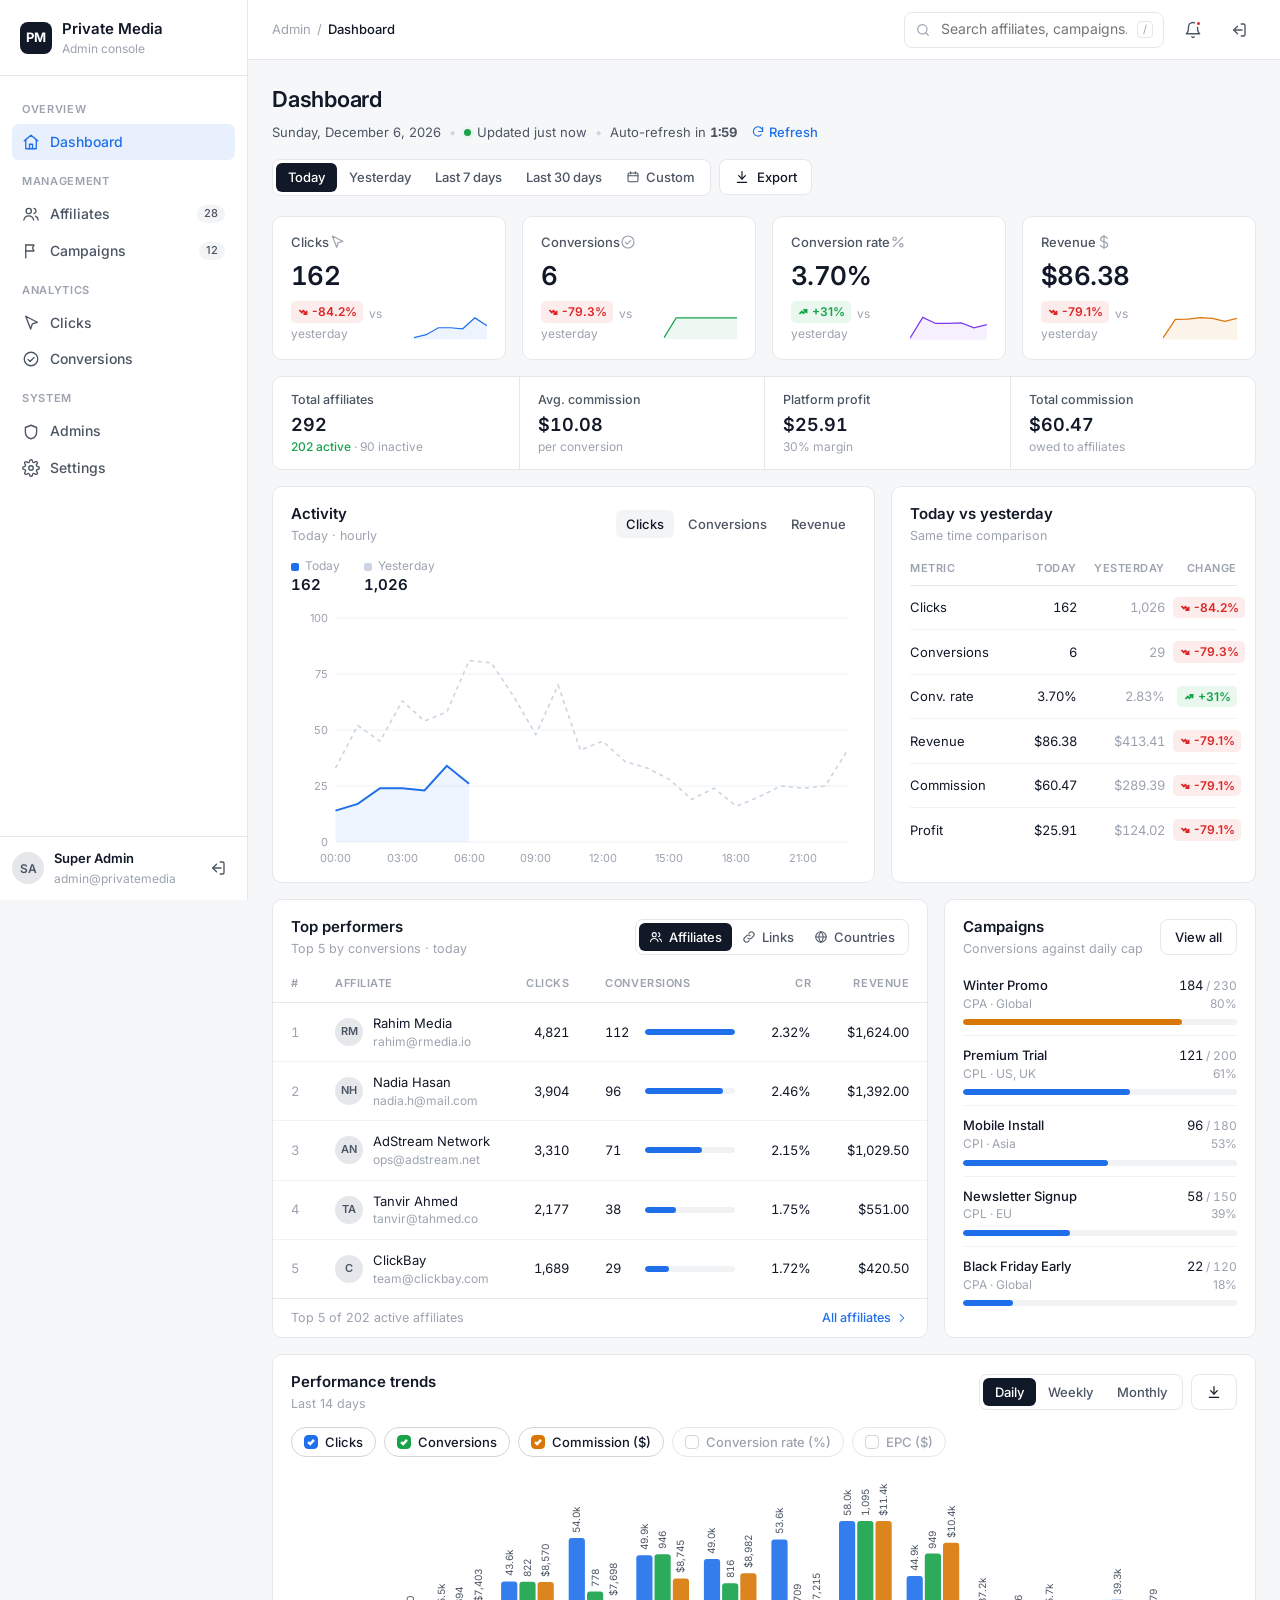
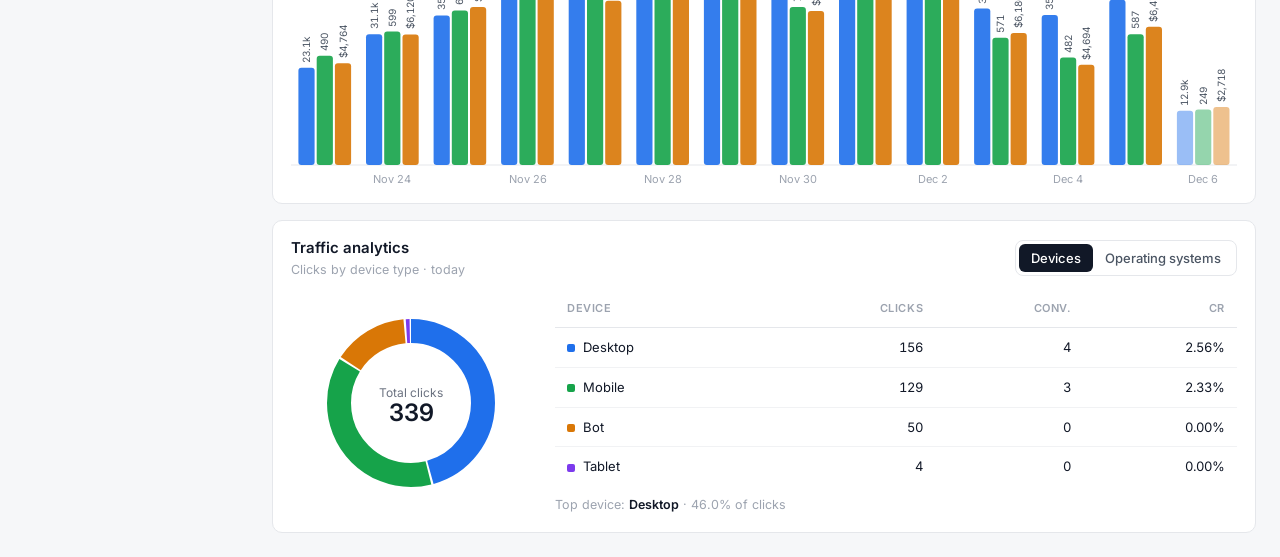
==== admin.html @ 4ec48fe5 "Implement code changes to enhance functionality and improve performance" ====
<!doctype html>
<html lang="en">
<head>
<meta charset="utf-8">
<meta name="viewport" content="width=device-width, initial-scale=1">
<title>Private Media Admin</title>
<link rel="preconnect" href="https://fonts.googleapis.com">
<link href="https://fonts.googleapis.com/css2?family=Inter:wght@400;500;600;700&display=swap" rel="stylesheet">
<style>
  :root{
    --bg:#f6f7f9; --surface:#fff; --border:#e5e7eb; --border-strong:#d1d5db;
    --text:#111827; --text-2:#4b5563; --text-3:#9ca3af;
    --accent:#1f6feb; --accent-soft:#e8f0fe;
    --green:#16a34a; --green-soft:#e9f7ee;
    --red:#dc2626; --red-soft:#fdecec;
    --amber:#d97706; --amber-soft:#fdf3e2;
    --sidebar-w:248px; --radius:10px;
  }
  *{box-sizing:border-box}
  html,body{margin:0}
  body{font-family:Inter,system-ui,-apple-system,"Segoe UI",sans-serif;background:var(--bg);color:var(--text);font-size:14px;line-height:1.45;-webkit-font-smoothing:antialiased}
  button{font:inherit;color:inherit;cursor:pointer;border:0;background:none}
  a{color:inherit;text-decoration:none}
  svg.i{width:18px;height:18px;stroke:currentColor;fill:none;stroke-width:1.8;stroke-linecap:round;stroke-linejoin:round;flex-shrink:0}
  .num{font-variant-numeric:tabular-nums}

  /* ---------- Sidebar ---------- */
  .sidebar{position:fixed;inset:0 auto 0 0;width:var(--sidebar-w);background:var(--surface);border-right:1px solid var(--border);display:flex;flex-direction:column;z-index:40;transition:transform .2s}
  .brand{display:flex;align-items:center;gap:10px;padding:18px 20px;border-bottom:1px solid var(--border)}
  .brand-mark{width:32px;height:32px;border-radius:8px;background:var(--text);color:#fff;display:grid;place-items:center;font-weight:700;font-size:13px;letter-spacing:.5px}
  .brand-name{font-weight:600;font-size:15px}
  .brand-sub{font-size:12px;color:var(--text-3)}
  .nav{flex:1;overflow-y:auto;padding:12px 12px}
  .nav-label{font-size:11px;font-weight:600;color:var(--text-3);text-transform:uppercase;letter-spacing:.06em;padding:14px 10px 6px}
  .nav-item{display:flex;align-items:center;gap:10px;width:100%;padding:8px 10px;border-radius:7px;color:var(--text-2);font-weight:500;text-align:left}
  .nav-item:hover{background:#f3f4f6;color:var(--text)}
  .nav-item.active{background:var(--accent-soft);color:var(--accent)}
  .nav-item .badge{margin-left:auto;font-size:11px;background:#f3f4f6;color:var(--text-2);padding:1px 7px;border-radius:10px}
  .nav-item.active .badge{background:#fff}
  .side-foot{border-top:1px solid var(--border);padding:12px;display:flex;align-items:center;gap:10px}
  .avatar{width:32px;height:32px;border-radius:50%;background:#e5e7eb;display:grid;place-items:center;font-weight:600;font-size:12px;color:var(--text-2)}
  .side-foot .who{flex:1;min-width:0}
  .side-foot .who b{display:block;font-size:13px;font-weight:600}
  .side-foot .who span{font-size:12px;color:var(--text-3)}
  .icon-btn{width:34px;height:34px;border-radius:7px;display:grid;place-items:center;color:var(--text-2);position:relative}
  .icon-btn:hover{background:#f3f4f6;color:var(--text)}
  .scrim{display:none}

  /* ---------- Topbar ---------- */
  .main{margin-left:var(--sidebar-w);min-height:100vh}
  .topbar{position:sticky;top:0;z-index:30;height:60px;background:rgba(255,255,255,.92);backdrop-filter:blur(6px);border-bottom:1px solid var(--border);display:flex;align-items:center;gap:12px;padding:0 24px}
  .menu-btn{display:none}
  .crumbs{display:flex;align-items:center;gap:6px;color:var(--text-3);font-size:13px}
  .crumbs b{color:var(--text);font-weight:500}
  .search{margin-left:auto;display:flex;align-items:center;gap:8px;border:1px solid var(--border);border-radius:8px;padding:0 10px;height:36px;width:260px;color:var(--text-3);background:#fff}
  .search input{border:0;outline:0;font:inherit;flex:1;min-width:0;color:var(--text)}
  .search kbd{font-family:inherit;font-size:11px;border:1px solid var(--border);border-radius:4px;padding:0 5px;color:var(--text-3)}
  .search:focus-within{border-color:var(--accent);box-shadow:0 0 0 3px var(--accent-soft)}
  .dot-red{position:absolute;top:7px;right:8px;width:7px;height:7px;border-radius:50%;background:var(--red);border:2px solid #fff}

  /* ---------- Page ---------- */
  .page{padding:24px;max-width:1440px}
  .page-head{display:flex;align-items:flex-end;justify-content:space-between;gap:16px;flex-wrap:wrap;margin-bottom:20px}
  .page-head h1{margin:0;font-size:22px;font-weight:600;letter-spacing:-.01em}
  .meta{display:flex;align-items:center;gap:8px;margin-top:6px;color:var(--text-2);font-size:13px;flex-wrap:wrap}
  .live{display:inline-flex;align-items:center;gap:6px}
  .live::before{content:"";width:7px;height:7px;border-radius:50%;background:var(--green);box-shadow:0 0 0 3px var(--green-soft)}
  .sep{color:var(--border-strong)}
  .link-btn{color:var(--accent);font-weight:500;display:inline-flex;align-items:center;gap:4px}
  .link-btn:hover{text-decoration:underline}
  .head-actions{display:flex;gap:8px;align-items:center;flex-wrap:wrap}
  .seg{display:inline-flex;background:#fff;border:1px solid var(--border);border-radius:8px;padding:3px}
  .seg button{padding:5px 12px;border-radius:6px;color:var(--text-2);font-weight:500;font-size:13px}
  .seg button:hover{color:var(--text)}
  .seg button.on{background:var(--text);color:#fff}
  .btn{display:inline-flex;align-items:center;gap:7px;height:36px;padding:0 14px;border-radius:8px;border:1px solid var(--border);background:#fff;font-weight:500;font-size:13px}
  .btn:hover{background:#f9fafb;border-color:var(--border-strong)}
  .btn.primary{background:var(--text);border-color:var(--text);color:#fff}
  .btn.primary:hover{background:#1f2937}
  .btn.danger{background:var(--red);border-color:var(--red);color:#fff}
  .btn svg.i{width:16px;height:16px}

  .card{background:var(--surface);border:1px solid var(--border);border-radius:var(--radius)}
  .card-head{display:flex;align-items:center;justify-content:space-between;gap:12px;padding:16px 18px 0}
  .card-head h2{margin:0;font-size:15px;font-weight:600}
  .card-head p{margin:2px 0 0;color:var(--text-3);font-size:12.5px}

  /* KPI */
  .kpis{display:grid;grid-template-columns:repeat(4,1fr);gap:16px}
  .kpi{padding:16px 18px;display:flex;flex-direction:column;gap:6px;text-align:left;transition:border-color .15s}
  .kpi:hover{border-color:var(--border-strong)}
  .kpi-top{display:flex;justify-content:space-between;align-items:center;color:var(--text-2);font-weight:500;font-size:13px}
  .kpi-top svg.i{color:var(--text-3);width:16px;height:16px}
  .kpi-val{font-size:26px;font-weight:600;letter-spacing:-.02em}
  .kpi-foot{display:flex;justify-content:space-between;align-items:flex-end;gap:8px}
  .delta{display:inline-flex;align-items:center;gap:3px;font-size:12px;font-weight:600;padding:2px 6px;border-radius:5px}
  .delta.up{color:var(--green);background:var(--green-soft)}
  .delta.down{color:var(--red);background:var(--red-soft)}
  .delta.flat{color:var(--text-2);background:#f3f4f6}
  .delta svg{width:12px;height:12px;stroke:currentColor;fill:none;stroke-width:2.2}
  .vs{font-size:12px;color:var(--text-3);margin-left:6px}
  .spark{width:96px;height:32px}

  .stats{display:grid;grid-template-columns:repeat(4,1fr);margin-top:16px}
  .stat{padding:14px 18px;border-left:1px solid var(--border)}
  .stat:first-child{border-left:0}
  .stat .l{color:var(--text-2);font-size:12.5px;font-weight:500}
  .stat .v{font-size:18px;font-weight:600;margin-top:2px}
  .stat .s{font-size:12px;color:var(--text-3)}
  .stat .s b{color:var(--green);font-weight:500}

  .grid-2{display:grid;grid-template-columns:2fr 1fr;gap:16px;margin-top:16px}
  .grid-2b{display:grid;grid-template-columns:3fr 2fr;gap:16px;margin-top:16px}

  /* chart */
  .tabs{display:flex;gap:4px}
  .tabs button{padding:5px 10px;border-radius:6px;font-size:13px;font-weight:500;color:var(--text-2)}
  .tabs button:hover{background:#f3f4f6}
  .tabs button.on{background:#f3f4f6;color:var(--text)}
  .chart-wrap{position:relative;padding:12px 18px 14px}
  .chart-sum{display:flex;gap:24px;padding:12px 18px 0}
  .chart-sum div span{display:block;font-size:12px;color:var(--text-3)}
  .chart-sum div b{font-size:15px;font-weight:600}
  .legend-dot{display:inline-block;width:8px;height:8px;border-radius:2px;margin-right:6px;vertical-align:middle}
  #chart{width:100%;height:260px;display:block}
  .tip{position:absolute;pointer-events:none;background:var(--text);color:#fff;font-size:12px;padding:7px 10px;border-radius:6px;white-space:nowrap;opacity:0;transform:translate(-50%,-110%);transition:opacity .1s}
  .tip b{font-weight:600}
  .tip span{color:#9ca3af}

  /* compare */
  .cmp{padding:6px 18px 16px}
  .cmp-head{display:grid;grid-template-columns:1fr 80px 80px 64px;gap:8px;font-size:11px;color:var(--text-3);text-transform:uppercase;letter-spacing:.05em;font-weight:600;padding:10px 0 8px;border-bottom:1px solid var(--border)}
  .cmp-row{display:grid;grid-template-columns:1fr 80px 80px 64px;gap:8px;align-items:center;padding:11px 0;border-bottom:1px solid #f1f2f4;font-size:13px}
  .cmp-row:last-child{border-bottom:0}
  .cmp-row .r,.cmp-head .r{text-align:right}
  .cmp-row .muted{color:var(--text-3)}

  /* table */
  table{width:100%;border-collapse:collapse;font-size:13px}
  th{text-align:left;font-size:11px;text-transform:uppercase;letter-spacing:.05em;color:var(--text-3);font-weight:600;padding:10px 18px;border-bottom:1px solid var(--border);white-space:nowrap}
  th.r,td.r{text-align:right}
  td{padding:11px 18px;border-bottom:1px solid #f1f2f4;white-space:nowrap}
  tbody tr{cursor:pointer}
  tbody tr:hover{background:#fafafa}
  tbody tr:last-child td{border-bottom:0}
  .who-cell{display:flex;align-items:center;gap:10px}
  .who-cell .avatar{width:28px;height:28px;font-size:11px}
  .who-cell small{display:block;color:var(--text-3);font-size:12px}
  .pill{display:inline-flex;align-items:center;gap:5px;font-size:12px;font-weight:500;padding:2px 8px;border-radius:20px}
  .pill::before{content:"";width:6px;height:6px;border-radius:50%;background:currentColor}
  .pill.ok{color:var(--green);background:var(--green-soft)}
  .pill.warn{color:var(--amber);background:var(--amber-soft)}
  .pill.off{color:var(--text-2);background:#f3f4f6}
  .table-wrap{overflow-x:auto;margin-top:8px}
  .card-foot{border-top:1px solid var(--border);padding:10px 18px;display:flex;justify-content:space-between;align-items:center;font-size:12.5px;color:var(--text-3)}

  .camp{padding:8px 18px 14px}
  .camp-row{padding:10px 0;border-bottom:1px solid #f1f2f4;cursor:pointer}
  .camp-row:last-child{border-bottom:0}
  .camp-row:hover .camp-name{color:var(--accent)}
  .camp-line{display:flex;justify-content:space-between;font-size:13px;gap:8px}
  .camp-name{font-weight:500}
  .camp-meta{color:var(--text-3);font-size:12px}
  .bar{height:6px;background:#f1f2f4;border-radius:4px;margin-top:7px;overflow:hidden}
  .bar i{display:block;height:100%;background:var(--accent);border-radius:4px}

  /* dropdown / modal / toast */
  .menu{position:absolute;top:calc(100% + 6px);right:0;width:320px;background:#fff;border:1px solid var(--border);border-radius:10px;box-shadow:0 10px 30px rgba(17,24,39,.1);display:none;z-index:50;text-align:left}
  .menu.open{display:block}
  .menu-head{display:flex;justify-content:space-between;align-items:center;padding:12px 14px;border-bottom:1px solid var(--border);font-weight:600}
  .menu-item{display:flex;gap:10px;padding:11px 14px;border-bottom:1px solid #f1f2f4;font-size:13px;color:var(--text-2)}
  .menu-item:last-child{border-bottom:0}
  .menu-item b{color:var(--text);font-weight:500}
  .menu-item small{display:block;color:var(--text-3);font-size:12px;margin-top:2px}
  .menu-item .ic{width:28px;height:28px;border-radius:7px;background:#f3f4f6;display:grid;place-items:center;flex-shrink:0}
  .menu-item .ic svg{width:15px;height:15px}
  .menu-item.unread{background:#fbfcff}
  .modal-bg{position:fixed;inset:0;background:rgba(17,24,39,.4);display:none;align-items:center;justify-content:center;z-index:100;padding:16px}
  .modal-bg.open{display:flex}
  .modal{background:#fff;border-radius:12px;width:100%;max-width:380px;padding:22px}
  .modal h3{margin:0 0 6px;font-size:16px}
  .modal p{margin:0 0 20px;color:var(--text-2)}
  .modal .acts{display:flex;justify-content:flex-end;gap:8px}
  .toast{position:fixed;bottom:20px;left:50%;transform:translate(-50%,20px);background:var(--text);color:#fff;padding:10px 16px;border-radius:8px;font-size:13px;opacity:0;transition:.2s;z-index:200;pointer-events:none}
  .toast.show{opacity:1;transform:translate(-50%,0)}

  .empty{padding:60px 20px;text-align:center;color:var(--text-2)}
  .empty .ic{width:44px;height:44px;border-radius:10px;background:#f3f4f6;display:grid;place-items:center;margin:0 auto 14px;color:var(--text-2)}
  .empty h3{margin:0 0 4px;color:var(--text);font-size:15px}
  .empty p{margin:0 0 16px}
  .spin{animation:spin .7s linear}
  @keyframes spin{to{transform:rotate(360deg)}}

  /* ---------- Top performers / trends / traffic ---------- */
  .section{margin-top:16px}
  .card-head{flex-wrap:wrap}
  .seg.sm button{display:inline-flex;align-items:center;gap:6px;padding:5px 10px}
  .seg.sm svg.i{width:14px;height:14px}
  .rank{color:var(--text-3);width:36px}
  .lead{width:28px;height:28px;border-radius:7px;background:#f3f4f6;display:grid;place-items:center;font-size:11px;font-weight:600;color:var(--text-2);flex-shrink:0}
  .lead svg.i{width:14px;height:14px}
  .conv-cell{display:flex;align-items:center;gap:10px;min-width:130px}
  .conv-cell span{width:30px}
  .conv-cell .bar{flex:1;margin:0}

  .metric-picks{display:flex;flex-wrap:wrap;gap:8px;padding:14px 18px 0}
  .chip{display:inline-flex;align-items:center;gap:7px;height:30px;padding:0 12px;border:1px solid var(--border);border-radius:16px;font-size:13px;font-weight:500;color:var(--text-3);background:#fff;user-select:none}
  .chip:hover{border-color:var(--border-strong);color:var(--text-2)}
  .chip .box{width:14px;height:14px;border-radius:4px;border:1.5px solid var(--border-strong);display:grid;place-items:center}
  .chip .box svg{width:10px;height:10px;stroke:#fff;stroke-width:3;fill:none;display:none}
  .chip.on{color:var(--text);border-color:var(--border-strong)}
  .chip.on .box{background:var(--c);border-color:var(--c)}
  .chip.on .box svg{display:block}
  #trendChart{width:100%;display:block}
  .tip .row{display:flex;align-items:center;gap:6px;margin-top:3px}
  .tip .row i{width:8px;height:8px;border-radius:2px;display:inline-block}
  .tip .row b{margin-left:auto;padding-left:14px}

  .traffic{display:grid;grid-template-columns:240px 1fr;gap:24px;align-items:center;padding:12px 18px 18px}
  .donut{width:200px;height:200px;margin:0 auto;display:block}
  .donut circle.sg{transition:opacity .15s;cursor:pointer}
  .traffic.hovering circle.sg:not(.hl){opacity:.25}
  .traffic table td{padding:10px 12px}
  .traffic table th{padding:10px 12px}
  .traffic tr.hl td{background:#f9fafb}
  .dot{display:inline-block;width:8px;height:8px;border-radius:2px;margin-right:8px;vertical-align:middle}
  .share{display:flex;align-items:center;gap:8px;justify-content:flex-end}
  .share .bar{width:70px;margin:0}
  .traffic-foot{margin-top:10px;font-size:12.5px;color:var(--text-3)}
  .traffic-foot b{color:var(--text);font-weight:600}

  /* ---------- Affiliates page ---------- */
  .utabs{display:flex;gap:24px;padding:0 18px;border-bottom:1px solid var(--border);overflow-x:auto}
  .utabs button{padding:14px 0 12px;border-bottom:2px solid transparent;margin-bottom:-1px;color:var(--text-2);font-weight:500;display:inline-flex;gap:7px;align-items:center;white-space:nowrap}
  .utabs button:hover{color:var(--text)}
  .utabs button.on{color:var(--text);border-color:var(--text)}
  .utabs .cnt{font-size:11.5px;background:#f3f4f6;color:var(--text-2);padding:1px 7px;border-radius:10px}
  .utabs button.on .cnt{background:var(--text);color:#fff}
  .toolbar{display:flex;gap:10px;flex-wrap:wrap;align-items:center;padding:12px 18px;border-bottom:1px solid var(--border)}
  .field{display:flex;align-items:center;gap:8px;height:36px;border:1px solid var(--border);border-radius:8px;padding:0 10px;background:#fff;color:var(--text-3)}
  .field:focus-within{border-color:var(--accent);box-shadow:0 0 0 3px var(--accent-soft)}
  .field input{border:0;outline:0;font:inherit;color:var(--text);background:transparent;min-width:0;flex:1}
  .field svg.i{width:16px;height:16px}
  .toolbar .grow{flex:1;min-width:220px;max-width:360px}
  select.sel{height:36px;border:1px solid var(--border);border-radius:8px;padding:0 30px 0 10px;font:inherit;font-size:13px;color:var(--text);background:#fff url("data:image/svg+xml;utf8,<svg xmlns='http://www.w3.org/2000/svg' width='12' height='12' viewBox='0 0 24 24' fill='none' stroke='%239ca3af' stroke-width='2.5'><path d='m6 9 6 6 6-6'/></svg>") no-repeat right 10px center;appearance:none;-webkit-appearance:none;cursor:pointer;outline:0}
  select.sel:focus{border-color:var(--accent);box-shadow:0 0 0 3px var(--accent-soft)}
  select.sel.sm{height:30px}
  .bulk{display:flex;align-items:center;gap:8px;padding:9px 18px;background:#f9fafb;border-bottom:1px solid var(--border);font-size:13px;flex-wrap:wrap}
  .bulk b{margin-right:6px;font-weight:600}
  .btn.sm{height:30px;padding:0 10px;font-size:12.5px}
  .btn.sm svg.i{width:14px;height:14px}
  th.cb,td.cb{width:44px;padding-right:0}
  input[type=checkbox]{width:16px;height:16px;accent-color:var(--text);cursor:pointer;margin:0;vertical-align:middle}
  .paytag{font-size:12px;font-weight:500;border:1px solid var(--border);border-radius:6px;padding:2px 8px;color:var(--text-2);background:#fff}
  .site{color:var(--accent);max-width:180px;display:inline-block;overflow:hidden;text-overflow:ellipsis;vertical-align:middle;white-space:nowrap}
  .site:hover{text-decoration:underline}
  .contact{font-size:12.5px;line-height:1.65}
  .contact span{color:var(--text-3);display:inline-block;width:62px}
  .muted{color:var(--text-3)}
  .row-acts{display:inline-flex;gap:2px}
  .row-acts button{width:30px;height:30px;border-radius:6px;display:grid;place-items:center;color:var(--text-2)}
  .row-acts button:hover{background:#f3f4f6;color:var(--text)}
  .row-acts button.del:hover{background:var(--red-soft);color:var(--red)}
  .row-acts button.ok:hover{background:var(--green-soft);color:var(--green)}
  .row-acts svg.i{width:16px;height:16px}
  tr.sel td{background:#f8fafc}
  .pager{display:flex;align-items:center;gap:2px}
  .pager button{min-width:30px;height:30px;border-radius:6px;padding:0 6px;color:var(--text-2);font-size:13px;display:grid;place-items:center}
  .pager button:hover:not(:disabled){background:#f3f4f6}
  .pager button.on{background:var(--text);color:#fff}
  .pager button:disabled{opacity:.35;cursor:default}
  .pager svg.i{width:15px;height:15px}
  .empty-row td{text-align:center;padding:56px 18px;color:var(--text-3);cursor:default}
  .empty-row:hover td{background:none}

  /* profile */
  .crumbs a:hover{color:var(--text)}
  .back{display:inline-flex;align-items:center;gap:4px;color:var(--text-2);font-size:13px;font-weight:500;margin-bottom:12px}
  .back:hover{color:var(--text)}
  .back svg.i{width:15px;height:15px}
  .prof-top{display:flex;gap:16px;align-items:flex-start;padding:20px;flex-wrap:wrap}
  .avatar.xl{width:56px;height:56px;font-size:18px;flex-shrink:0}
  .prof-id{flex:1;min-width:240px}
  .prof-name{display:flex;align-items:center;gap:10px;flex-wrap:wrap}
  .prof-name h1{margin:0;font-size:20px;font-weight:600;letter-spacing:-.01em}
  .prof-meta{display:flex;flex-wrap:wrap;gap:6px 20px;margin-top:8px;font-size:13px;color:var(--text)}
  .prof-meta span{display:inline-flex;align-items:center;gap:6px}
  .prof-meta b{color:var(--text-3);font-weight:400}
  .prof-meta svg.i{width:14px;height:14px;color:var(--text-3)}
  .prof-meta a{color:var(--accent)}
  .prof-meta a:hover{text-decoration:underline}
  .prof-stats{display:grid;grid-template-columns:repeat(5,1fr);border-top:1px solid var(--border)}
  .info-grid{display:grid;grid-template-columns:1fr 1fr}
  .info-sec{padding:18px 20px 22px}
  .info-sec+.info-sec{border-left:1px solid var(--border)}
  .info-sec h3{margin:0 0 16px;font-size:14px;font-weight:600;display:flex;justify-content:space-between;align-items:center}
  .info-sec h3 .link-btn{font-size:13px}
  .dl{display:grid;grid-template-columns:140px 1fr;gap:12px;font-size:13.5px;margin:0}
  .dl dt{color:var(--text-3)}
  .dl dd{margin:0;word-break:break-word}
  .code{font-family:ui-monospace,SFMono-Regular,Consolas,monospace;font-size:12px;background:#f3f4f6;border-radius:5px;padding:2px 6px;color:var(--text)}
  .cc{display:inline-block;font-size:11px;font-weight:600;color:var(--text-2);background:#f3f4f6;border-radius:4px;padding:1px 5px;margin-right:7px}
  .copy{width:26px;height:26px;border-radius:6px;display:inline-grid;place-items:center;color:var(--text-3);vertical-align:middle;margin-left:4px}
  .copy:hover{background:#f3f4f6;color:var(--text)}
  .copy svg.i{width:14px;height:14px}
  tbody tr.static{cursor:default}
  .tb-summary{font-size:13px;color:var(--text-2)}
  .tb-summary b{color:var(--text);font-weight:600}
  .field .fl{font-size:12.5px;color:var(--text-3)}
  .field input[type=date]{font-size:13px}
  .btn:disabled{opacity:.45;cursor:not-allowed}
  .form-sec{grid-column:1/-1;font-size:11px;text-transform:uppercase;letter-spacing:.06em;color:var(--text-3);font-weight:600;padding-top:4px;border-top:1px solid var(--border);padding-top:14px}
  .form-sec:first-child{border-top:0;padding-top:0}
  @media (max-width:900px){
    .prof-stats{grid-template-columns:repeat(2,1fr)}
    .prof-stats .stat{border-left:0;border-top:1px solid var(--border)}
    .prof-stats .stat:nth-child(-n+2){border-top:0}
    .prof-stats .stat:nth-child(even){border-left:1px solid var(--border)}
    .info-grid{grid-template-columns:1fr}
    .info-sec+.info-sec{border-left:0;border-top:1px solid var(--border)}
    .dl{grid-template-columns:120px 1fr}
  }

  .modal{max-height:calc(100vh - 32px);overflow-y:auto}
  .modal.wide{max-width:560px}
  .form{display:grid;grid-template-columns:1fr 1fr;gap:14px;margin-bottom:22px}
  .form label{display:flex;flex-direction:column;gap:6px;font-size:12.5px;font-weight:500;color:var(--text-2)}
  .form label.full{grid-column:1/-1}
  .form input,.form select{height:38px;border:1px solid var(--border);border-radius:8px;padding:0 10px;font:inherit;font-size:14px;color:var(--text);outline:0;background:#fff;width:100%}
  .form input:focus,.form select:focus{border-color:var(--accent);box-shadow:0 0 0 3px var(--accent-soft)}
  .form .hint{color:var(--red);font-weight:400;font-size:12px;display:none}
  .form label.bad input{border-color:var(--red)}
  .form label.bad .hint{display:block}
  @media (max-width:560px){.form{grid-template-columns:1fr}.toolbar .grow{max-width:none}}

  /* ---------- Campaigns ---------- */
  .cgrid{display:grid;grid-template-columns:repeat(auto-fill,minmax(280px,1fr));gap:16px;margin-top:16px}
  .ccard{overflow:hidden;display:flex;flex-direction:column;cursor:pointer;transition:border-color .15s,box-shadow .15s}
  .ccard:hover{border-color:var(--border-strong);box-shadow:0 4px 14px rgba(17,24,39,.06)}
  .ccover{position:relative;height:140px;background-size:cover;background-position:center;display:flex;align-items:center;justify-content:center;padding:16px}
  .ccover-t{color:rgba(255,255,255,.92);font-weight:700;font-size:20px;text-transform:uppercase;letter-spacing:.02em;text-align:center;line-height:1.15}
  .cnum{position:absolute;left:10px;bottom:10px;background:rgba(17,24,39,.75);color:#fff;font-size:11.5px;font-weight:600;padding:2px 7px;border-radius:5px}
  .cstatus{position:absolute;right:10px;top:10px}
  .cbody{padding:14px 16px 12px;display:flex;flex-direction:column;gap:9px;flex:1}
  .ctitle{display:flex;align-items:flex-start;justify-content:space-between;gap:8px}
  .ctitle h3{margin:0;font-size:15px;font-weight:600;line-height:1.3}
  .curl{max-width:100%;font-size:12.5px;margin-top:-5px}
  .ccomm{display:flex;align-items:baseline;gap:6px;flex-wrap:wrap}
  .ccomm b{font-size:18px;font-weight:600}
  .ccomm span{font-size:12.5px;color:var(--text-3)}
  .cappr{margin-left:auto;font-size:11.5px!important;color:var(--text-2)!important;border:1px solid var(--border);border-radius:5px;padding:0 6px}
  .cdur-top{display:flex;justify-content:space-between;gap:8px;font-size:12px;color:var(--text-2)}
  .cdur-top .soon{color:var(--amber);font-weight:500}
  .cdur .bar{margin-top:6px}
  .cmeta{font-size:12px;color:var(--text-3)}
  .cfoot{display:flex;align-items:center;gap:8px;padding:10px 16px;border-top:1px solid var(--border)}
  .cdel{margin-left:auto;width:30px;height:30px}
  .cdel:hover{background:var(--red-soft);color:var(--red)}
  .stepper{display:inline-flex;align-items:center;border:1px solid var(--border);border-radius:8px;height:30px}
  .stepper button{width:28px;height:28px;display:grid;place-items:center;color:var(--text-2)}
  .stepper button:hover{background:#f3f4f6;color:var(--text)}
  .stepper svg.i{width:13px;height:13px}
  .stepper span{min-width:26px;text-align:center;font-size:13px;font-weight:600}
  .ttag{display:inline-flex;align-items:center;gap:4px;font-size:11.5px;font-weight:600;padding:2px 7px;border-radius:5px;white-space:nowrap;flex-shrink:0}
  .ttag svg.i{width:12px;height:12px}
  .t-hot{color:#b91c1c;background:#fdecec}
  .t-seasonal{color:#b45309;background:#fdf3e2}
  .t-evergreen{color:#15803d;background:#e9f7ee}
  .t-new{color:#1d4ed8;background:#e8f0fe}
  .t-ending{color:#7c3aed;background:#f1ecfd}

  /* campaign form */
  .cform-wrap{max-width:860px;margin:0 auto}
  .fsec{padding:18px 20px 20px;margin-bottom:16px}
  .fsec h2{margin:0 0 14px;font-size:15px;font-weight:600}
  .fsec .form{margin-bottom:0}
  .form textarea{border:1px solid var(--border);border-radius:8px;padding:9px 10px;font:inherit;font-size:14px;color:var(--text);outline:0;resize:vertical;width:100%}
  .form textarea:focus{border-color:var(--accent);box-shadow:0 0 0 3px var(--accent-soft)}
  .form label.bad select{border-color:var(--red)}
  .suffix{position:relative}
  .suffix input{padding-right:48px}
  .suffix span{position:absolute;right:10px;top:50%;transform:translateY(-50%);font-size:12.5px;color:var(--text-3)}
  .form label.switch-row{flex-direction:row;align-items:center;justify-content:space-between;gap:12px;border:1px solid var(--border);border-radius:8px;padding:10px 12px;cursor:pointer;align-self:end}
  .switch-row b{display:block;color:var(--text);font-weight:500;font-size:13.5px}
  .switch-row small{display:block;color:var(--text-3);font-weight:400;font-size:12px}
  .switch{position:relative;width:36px;height:20px;flex-shrink:0}
  .switch input{position:absolute;opacity:0;inset:0;margin:0;cursor:pointer}
  .switch i{position:absolute;inset:0;background:#d1d5db;border-radius:20px;transition:background .15s;pointer-events:none}
  .switch i::after{content:"";position:absolute;top:2px;left:2px;width:16px;height:16px;background:#fff;border-radius:50%;transition:transform .15s;box-shadow:0 1px 2px rgba(0,0,0,.2)}
  .switch input:checked+i{background:var(--green)}
  .switch input:checked+i::after{transform:translateX(16px)}
  .switch input:focus-visible+i{box-shadow:0 0 0 3px var(--accent-soft)}
  .flabel{font-size:12.5px;font-weight:500;color:var(--text-2);margin-bottom:8px}
  .trend-grid{display:grid;grid-template-columns:repeat(auto-fill,minmax(180px,1fr));gap:10px}
  .trend-opt{display:flex;align-items:center;gap:10px;border:1px solid var(--border);border-radius:8px;padding:10px 12px;cursor:pointer}
  .trend-opt:hover{border-color:var(--border-strong)}
  .trend-opt:has(input:checked){border-color:var(--accent);background:var(--accent-soft)}
  .trend-opt input{margin:0;accent-color:var(--accent)}
  .trend-opt .ttag{padding:5px}
  .trend-opt .ttag svg.i{width:14px;height:14px}
  .trend-opt b{display:block;font-size:13.5px;font-weight:500}
  .trend-opt small{display:block;font-size:12px;color:var(--text-3)}
  .drop{border:1.5px dashed var(--border-strong);border-radius:10px;padding:32px 16px;text-align:center;cursor:pointer;color:var(--text-2);transition:.15s}
  .drop:hover,.drop.over,.drop:focus-visible{border-color:var(--accent);background:var(--accent-soft);outline:0}
  .drop .ic{width:40px;height:40px;border-radius:10px;background:#f3f4f6;display:grid;place-items:center;margin:0 auto 10px}
  .drop b{display:block;font-weight:500;font-size:13.5px;color:var(--text)}
  .drop small{color:var(--text-3);font-size:12px}
  .img-prev{display:flex;gap:16px;align-items:flex-end;flex-wrap:wrap}
  .img-prev img{width:320px;max-width:100%;aspect-ratio:16/9;object-fit:cover;border-radius:8px;border:1px solid var(--border)}
  .img-acts{display:flex;gap:8px}
  .form-actions{display:flex;gap:8px;justify-content:flex-end;align-items:center;position:sticky;bottom:0;background:rgba(246,247,249,.94);backdrop-filter:blur(4px);padding:12px 0;border-top:1px solid var(--border);margin-top:4px}

  /* ---------- Reports / admins ---------- */
  .alink{color:var(--accent);font-weight:500}
  .alink:hover{text-decoration:underline}
  .row-acts .rbtn{width:30px;height:30px;border-radius:6px;display:grid;place-items:center;color:var(--text-2)}
  .row-acts .rbtn:hover{background:#f3f4f6;color:var(--text)}
  .row-acts .rbtn svg.i{width:16px;height:16px}
  .you{font-size:11px;font-weight:600;color:var(--text-2);background:#f3f4f6;border-radius:4px;padding:1px 6px;margin-left:4px;vertical-align:1px}
  .form select:disabled{background:#f9fafb;color:var(--text-3);cursor:not-allowed}

  /* ---------- Date range picker ---------- */
  .seg button{display:inline-flex;align-items:center;gap:6px}
  .seg button svg.i{width:14px;height:14px}
  .rwrap{display:inline-flex;gap:8px;align-items:center;flex-wrap:wrap}
  .rchip svg.i{width:15px;height:15px}
  .rpop{position:absolute;z-index:120;width:300px;max-width:calc(100vw - 16px);background:#fff;border:1px solid var(--border);border-radius:10px;box-shadow:0 10px 30px rgba(17,24,39,.12);padding:14px}
  .rpop-h{font-weight:600;font-size:14px;margin-bottom:10px}
  .rpop-q{display:flex;flex-wrap:wrap;gap:6px;margin-bottom:12px}
  .rpop-q button{font-size:12px;padding:3px 10px;border:1px solid var(--border);border-radius:14px;color:var(--text-2)}
  .rpop-q button:hover{border-color:var(--border-strong);color:var(--text);background:#f9fafb}
  .rpop-f{display:grid;grid-template-columns:1fr 1fr;gap:10px}
  .rpop-f label{display:flex;flex-direction:column;gap:4px;font-size:12px;color:var(--text-2);font-weight:500}
  .rpop-f input{height:34px;border:1px solid var(--border);border-radius:7px;padding:0 8px;font:inherit;font-size:13px;width:100%;outline:0;color:var(--text)}
  .rpop-f input:focus{border-color:var(--accent);box-shadow:0 0 0 3px var(--accent-soft)}
  .rpop-err{color:var(--red);font-size:12px;min-height:16px;margin:6px 0 4px}
  .rpop-a{display:flex;justify-content:flex-end;gap:8px}

  /* ---------- Responsive ---------- */
  @media (max-width:760px){.traffic{grid-template-columns:1fr}}
  @media (max-width:1180px){
    .kpis{grid-template-columns:repeat(2,1fr)}
    .grid-2,.grid-2b{grid-template-columns:1fr}
  }
  @media (max-width:900px){
    .sidebar{transform:translateX(-100%)}
    body.nav-open .sidebar{transform:none}
    body.nav-open .scrim{display:block;position:fixed;inset:0;background:rgba(17,24,39,.35);z-index:35}
    .main{margin-left:0}
    .menu-btn{display:grid}
    .search{display:none}
    .topbar{padding:0 16px}
    .page{padding:16px}
    .stats{grid-template-columns:repeat(2,1fr)}
    .stat:nth-child(3){border-left:0}
    .stat:nth-child(n+3){border-top:1px solid var(--border)}
  }
  @media (max-width:560px){
    .kpis{grid-template-columns:1fr}
    .head-actions{width:100%}
    .seg{flex:1;overflow-x:auto}
    .seg button{flex:1;white-space:nowrap}
    .menu{width:calc(100vw - 32px);right:-8px}
    .chart-sum{flex-wrap:wrap;gap:12px 20px}
  }
</style>
</head>
<body>

<!-- SVG icon sprite -->
<svg width="0" height="0" style="position:absolute">
  <defs>
    <symbol id="i-home" viewBox="0 0 24 24"><path d="M3 10.5 12 3l9 7.5"/><path d="M5 9.5V21h14V9.5"/><path d="M10 21v-6h4v6"/></symbol>
    <symbol id="i-users" viewBox="0 0 24 24"><circle cx="9" cy="8" r="3.5"/><path d="M2.5 20c.6-3.4 3.2-5.5 6.5-5.5s5.9 2.1 6.5 5.5"/><path d="M16 4.6a3.5 3.5 0 0 1 0 6.8"/><path d="M18 14.8c1.9.7 3.2 2.6 3.5 5.2"/></symbol>
    <symbol id="i-flag" viewBox="0 0 24 24"><path d="M5 21V4"/><path d="M5 4h11l-2 4 2 4H5"/></symbol>
    <symbol id="i-file" viewBox="0 0 24 24"><path d="M14 3H6v18h12V7z"/><path d="M14 3v4h4"/><path d="M9 13h6M9 17h4"/></symbol>
    <symbol id="i-cursor" viewBox="0 0 24 24"><path d="m5 3 6.5 17 2.3-6.8L20.5 11z"/></symbol>
    <symbol id="i-check" viewBox="0 0 24 24"><circle cx="12" cy="12" r="9"/><path d="m8 12.5 2.7 2.7L16 10"/></symbol>
    <symbol id="i-shield" viewBox="0 0 24 24"><path d="M12 3 4.5 6v6c0 4.5 3.2 8 7.5 9 4.3-1 7.5-4.5 7.5-9V6z"/></symbol>
    <symbol id="i-gear" viewBox="0 0 24 24"><circle cx="12" cy="12" r="3"/><path d="M19.4 15a1.7 1.7 0 0 0 .3 1.8l.1.1a2 2 0 1 1-2.8 2.8l-.1-.1a1.7 1.7 0 0 0-1.8-.3 1.7 1.7 0 0 0-1 1.5V21a2 2 0 1 1-4 0v-.1a1.7 1.7 0 0 0-1.1-1.5 1.7 1.7 0 0 0-1.8.3l-.1.1a2 2 0 1 1-2.8-2.8l.1-.1a1.7 1.7 0 0 0 .3-1.8 1.7 1.7 0 0 0-1.5-1H3a2 2 0 1 1 0-4h.1a1.7 1.7 0 0 0 1.5-1.1 1.7 1.7 0 0 0-.3-1.8l-.1-.1a2 2 0 1 1 2.8-2.8l.1.1a1.7 1.7 0 0 0 1.8.3H9a1.7 1.7 0 0 0 1-1.5V3a2 2 0 1 1 4 0v.1a1.7 1.7 0 0 0 1 1.5 1.7 1.7 0 0 0 1.8-.3l.1-.1a2 2 0 1 1 2.8 2.8l-.1.1a1.7 1.7 0 0 0-.3 1.8V9a1.7 1.7 0 0 0 1.5 1H21a2 2 0 1 1 0 4h-.1a1.7 1.7 0 0 0-1.5 1z"/></symbol>
    <symbol id="i-logout" viewBox="0 0 24 24"><path d="M15 4h3a2 2 0 0 1 2 2v12a2 2 0 0 1-2 2h-3"/><path d="M10 17l-5-5 5-5"/><path d="M5 12h11"/></symbol>
    <symbol id="i-search" viewBox="0 0 24 24"><circle cx="11" cy="11" r="7"/><path d="m20 20-3.5-3.5"/></symbol>
    <symbol id="i-bell" viewBox="0 0 24 24"><path d="M6 8a6 6 0 1 1 12 0c0 7 3 9 3 9H3s3-2 3-9"/><path d="M10.3 21a1.9 1.9 0 0 0 3.4 0"/></symbol>
    <symbol id="i-menu" viewBox="0 0 24 24"><path d="M4 6h16M4 12h16M4 18h16"/></symbol>
    <symbol id="i-refresh" viewBox="0 0 24 24"><path d="M20 11a8 8 0 1 0-2.3 5.7"/><path d="M20 4v7h-7"/></symbol>
    <symbol id="i-download" viewBox="0 0 24 24"><path d="M12 4v11"/><path d="m7 10 5 5 5-5"/><path d="M5 20h14"/></symbol>
    <symbol id="i-percent" viewBox="0 0 24 24"><path d="M19 5 5 19"/><circle cx="7" cy="7" r="2.5"/><circle cx="17" cy="17" r="2.5"/></symbol>
    <symbol id="i-dollar" viewBox="0 0 24 24"><path d="M12 2v20"/><path d="M17 6.5c-.8-1.5-2.6-2.5-5-2.5-3 0-5 1.5-5 3.8 0 5.2 10.5 2.7 10.5 8.2 0 2.3-2.2 4-5.5 4-2.6 0-4.6-1.1-5.5-3"/></symbol>
    <symbol id="i-chev" viewBox="0 0 24 24"><path d="m9 6 6 6-6 6"/></symbol>
    <symbol id="i-plus" viewBox="0 0 24 24"><path d="M12 5v14M5 12h14"/></symbol>
    <symbol id="i-link" viewBox="0 0 24 24"><path d="M10 14a4.5 4.5 0 0 0 6.4 0l3-3a4.5 4.5 0 0 0-6.4-6.4l-1.2 1.2"/><path d="M14 10a4.5 4.5 0 0 0-6.4 0l-3 3a4.5 4.5 0 0 0 6.4 6.4l1.2-1.2"/></symbol>
    <symbol id="i-edit" viewBox="0 0 24 24"><path d="M4 20h4L19 9l-4-4L4 16z"/><path d="m13.5 6.5 4 4"/></symbol>
    <symbol id="i-eye" viewBox="0 0 24 24"><path d="M2 12s3.6-7 10-7 10 7 10 7-3.6 7-10 7S2 12 2 12z"/><circle cx="12" cy="12" r="3"/></symbol>
    <symbol id="i-trash" viewBox="0 0 24 24"><path d="M4 7h16"/><path d="M10 11v6M14 11v6"/><path d="M6 7l1 13h10l1-13"/><path d="M9 7V4h6v3"/></symbol>
    <symbol id="i-x" viewBox="0 0 24 24"><path d="M6 6l12 12M18 6 6 18"/></symbol>
    <symbol id="i-ok" viewBox="0 0 24 24"><path d="m5 12.5 4.5 4.5L19 7.5"/></symbol>
    <symbol id="i-flame" viewBox="0 0 24 24"><path d="M12 3c1 3.5 5 5.5 5 10a5 5 0 0 1-10 0c0-2.2 1-3.6 2-4.5.2 1.7 1 2.8 2 3.2 0-3 0-5.7 1-8.7z"/></symbol>
    <symbol id="i-calendar" viewBox="0 0 24 24"><rect x="3.5" y="5" width="17" height="15" rx="2"/><path d="M3.5 10h17M8 3v4M16 3v4"/></symbol>
    <symbol id="i-spark" viewBox="0 0 24 24"><path d="M12 3v4M12 17v4M3 12h4M17 12h4M6 6l2.5 2.5M15.5 15.5 18 18M18 6l-2.5 2.5M8.5 15.5 6 18"/></symbol>
    <symbol id="i-star" viewBox="0 0 24 24"><path d="m12 3.5 2.6 5.3 5.9.9-4.3 4.1 1 5.8L12 16.9l-5.2 2.7 1-5.8-4.3-4.1 5.9-.9z"/></symbol>
    <symbol id="i-clock" viewBox="0 0 24 24"><circle cx="12" cy="12" r="9"/><path d="M12 7v5l3 2"/></symbol>
    <symbol id="i-minus" viewBox="0 0 24 24"><path d="M5 12h14"/></symbol>
    <symbol id="i-image" viewBox="0 0 24 24"><rect x="3" y="4" width="18" height="16" rx="2"/><circle cx="9" cy="10" r="2"/><path d="m21 16-5-5-9 9"/></symbol>
    <symbol id="i-user"viewBox="0 0 24 24"><circle cx="12" cy="8" r="4"/><path d="M4 21c.8-4 4-6.5 8-6.5s7.2 2.5 8 6.5"/></symbol>
    <symbol id="i-mail" viewBox="0 0 24 24"><rect x="3" y="5" width="18" height="14" rx="2"/><path d="m4 7 8 6 8-6"/></symbol>
    <symbol id="i-copy" viewBox="0 0 24 24"><rect x="9" y="9" width="11" height="11" rx="2"/><path d="M15 9V5a1 1 0 0 0-1-1H5a1 1 0 0 0-1 1v9a1 1 0 0 0 1 1h4"/></symbol>
    <symbol id="i-chevl"viewBox="0 0 24 24"><path d="m15 6-6 6 6 6"/></symbol>
    <symbol id="i-globe"viewBox="0 0 24 24"><circle cx="12" cy="12" r="9"/><path d="M3 12h18"/><path d="M12 3c2.5 2.6 3.8 5.6 3.8 9s-1.3 6.4-3.8 9c-2.5-2.6-3.8-5.6-3.8-9S9.5 5.6 12 3z"/></symbol>
  </defs>
</svg>

<aside class="sidebar" id="sidebar">
  <div class="brand">
    <div class="brand-mark">PM</div>
    <div><div class="brand-name">Private Media</div><div class="brand-sub">Admin console</div></div>
  </div>
  <nav class="nav" id="nav">
    <div class="nav-label">Overview</div>
    <a class="nav-item" href="#dashboard" data-page="dashboard"><svg class="i"><use href="#i-home"/></svg>Dashboard</a>

    <div class="nav-label">Management</div>
    <a class="nav-item" href="#affiliates" data-page="affiliates"><svg class="i"><use href="#i-users"/></svg>Affiliates<span class="badge">292</span></a>
    <a class="nav-item" href="#campaigns" data-page="campaigns"><svg class="i"><use href="#i-flag"/></svg>Campaigns<span class="badge">0</span></a>

    <div class="nav-label">Analytics</div>
    <a class="nav-item" href="#clicks" data-page="clicks"><svg class="i"><use href="#i-cursor"/></svg>Clicks</a>
    <a class="nav-item" href="#conversions" data-page="conversions"><svg class="i"><use href="#i-check"/></svg>Conversions</a>

    <div class="nav-label">System</div>
    <a class="nav-item" href="#admins" data-page="admins"><svg class="i"><use href="#i-shield"/></svg>Admins</a>
    <a class="nav-item" href="#settings" data-page="settings"><svg class="i"><use href="#i-gear"/></svg>Settings</a>
  </nav>
  <div class="side-foot">
    <div class="avatar">SA</div>
    <div class="who"><b>Super Admin</b><span>admin@privatemedia</span></div>
    <button class="icon-btn" title="Log out" data-action="logout"><svg class="i"><use href="#i-logout"/></svg></button>
  </div>
</aside>
<div class="scrim" id="scrim"></div>

<div class="main">
  <header class="topbar">
    <button class="icon-btn menu-btn" id="menuBtn" aria-label="Open menu"><svg class="i"><use href="#i-menu"/></svg></button>
    <div class="crumbs" id="crumbs"></div>
    <label class="search">
      <svg class="i" style="width:16px;height:16px"><use href="#i-search"/></svg>
      <input id="searchInput" placeholder="Search affiliates, campaigns…">
      <kbd>/</kbd>
    </label>
    <div style="position:relative">
      <button class="icon-btn" id="bellBtn" aria-label="Notifications"><svg class="i"><use href="#i-bell"/></svg><span class="dot-red" id="bellDot"></span></button>
      <div class="menu" id="bellMenu">
        <div class="menu-head">Notifications <button class="link-btn" style="font-size:12px" id="markRead">Mark all read</button></div>
        <div class="menu-item unread"><div class="ic"><svg class="i"><use href="#i-users"/></svg></div><div><b>3 new affiliate sign-ups</b> waiting for approval<small>12 min ago</small></div></div>
        <div class="menu-item unread"><div class="ic"><svg class="i"><use href="#i-flag"/></svg></div><div>Campaign <b>Winter Promo</b> hit 80% of its daily cap<small>1 hr ago</small></div></div>
        <div class="menu-item"><div class="ic"><svg class="i"><use href="#i-dollar"/></svg></div><div>Weekly payout batch <b>#1042</b> completed<small>Yesterday</small></div></div>
      </div>
    </div>
    <button class="icon-btn" title="Log out" data-action="logout"><svg class="i"><use href="#i-logout"/></svg></button>
  </header>

  <main class="page" id="page"></main>
</div>

<!-- logout modal -->
<div class="modal-bg" id="logoutModal">
  <div class="modal" role="dialog" aria-modal="true">
    <h3>Log out?</h3>
    <p>You'll need to sign in again to access the admin console.</p>
    <div class="acts">
      <button class="btn" data-close>Cancel</button>
      <button class="btn danger" id="confirmLogout">Log out</button>
    </div>
  </div>
</div>
<!-- add / edit affiliate -->
<div class="modal-bg" id="formModal">
  <div class="modal wide" role="dialog" aria-modal="true">
    <h3 id="formTitle"></h3>
    <p id="formSub"></p>
    <form class="form" id="affForm" novalidate></form>
    <div class="acts">
      <button class="btn" data-close>Cancel</button>
      <button class="btn primary" id="formSave">Save</button>
    </div>
  </div>
</div>
<!-- generic confirm -->
<div class="modal-bg" id="confirmModal">
  <div class="modal" role="dialog" aria-modal="true">
    <h3 id="cfTitle"></h3>
    <p id="cfText"></p>
    <div class="acts">
      <button class="btn" data-close>Cancel</button>
      <button class="btn danger" id="cfOk"></button>
    </div>
  </div>
</div>

<div class="toast" id="toast"></div>

<script>
/* ============ helpers ============ */
const $ = (s, el=document) => el.querySelector(s);
const $$ = (s, el=document) => [...el.querySelectorAll(s)];
const fmt = n => n.toLocaleString('en-US');
const money = n => '$' + n.toLocaleString('en-US',{minimumFractionDigits:2,maximumFractionDigits:2});
const icon = id => `<svg class="i"><use href="#i-${id}"/></svg>`;
function toast(msg){const t=$('#toast');t.textContent=msg;t.classList.add('show');clearTimeout(t._t);t._t=setTimeout(()=>t.classList.remove('show'),2200)}
function rng(seed){return()=>{seed=(seed*16807)%2147483647;return(seed-1)/2147483646}}

/* ============ mock data ============ */
const RANGES = {
  today:     {label:'Today',     prev:'yesterday',     points:24, seed:11, base:22, hourly:true},
  yesterday: {label:'Yesterday', prev:'day before',    points:24, seed:23, base:52, hourly:true},
  '7d':      {label:'Last 7 days',  prev:'previous 7 days',  points:7,  seed:37, base:1180},
  '30d':     {label:'Last 30 days', prev:'previous 30 days', points:30, seed:51, base:1050},
};
const PAYOUT = 14.5, COMMISSION_RATE = 0.7;
// custom dashboard range: one day → hourly, otherwise one point per day, compared with the same-length period before it
function setCustomRange(v){
  const n = Math.round((new Date(v.to+'T12:00') - new Date(v.from+'T12:00'))/DAY) + 1, one = n===1;
  state.custom = v;
  RANGES.custom = {label:rangeLabel(v), prev:'previous period', points: one ? 24 : n, hourly:one, base: one ? 50 : 1100,
    seed: (parseInt(v.from.replace(/-/g,''), 10) % 997) + n, end:v.to};
}

function buildSeries(key, jitter=0){
  const r = RANGES[key], rand = rng(r.seed + jitter);
  const nowH = new Date().getHours();
  const out = [];
  for(let i=0;i<r.points;i++){
    let shape = 1;
    if(r.hourly) shape = 0.35 + Math.sin((i-6)/24*Math.PI*2 - Math.PI/2)*-0.5 + 0.5; // daytime peak
    let clicks = Math.round(r.base * shape * (0.75 + rand()*0.5));
    if((key==='today' || (key==='custom' && r.hourly && r.end===isoDay(new Date()))) && i>nowH) clicks = null;   // future hours
    const conv = clicks==null ? null : Math.round(clicks * (0.018 + rand()*0.02));
    out.push({clicks, conv, rev: conv==null?null: +(conv*PAYOUT*(0.85+rand()*0.3)).toFixed(2)});
  }
  return out;
}
function labelsFor(key){
  const r = RANGES[key];
  if(r.hourly) return Array.from({length:24},(_,i)=>`${String(i).padStart(2,'0')}:00`);
  const d = r.end ? new Date(r.end+'T12:00') : new Date(); return Array.from({length:r.points},(_,i)=>{
    const x = new Date(d); x.setDate(d.getDate()-(r.points-1-i));
    return x.toLocaleDateString('en-US',{month:'short',day:'numeric'});
  });
}
function totals(series){
  const s = series.filter(p=>p.clicks!=null);
  const clicks = s.reduce((a,p)=>a+p.clicks,0), conv = s.reduce((a,p)=>a+p.conv,0), rev = s.reduce((a,p)=>a+p.rev,0);
  const commission = rev*COMMISSION_RATE;
  return {clicks, conv, rev, rate: clicks? conv/clicks*100 : 0, commission, profit: rev-commission, avgComm: conv? commission/conv : 0};
}
const pct = (a,b) => b===0 ? 0 : (a-b)/b*100;

const AFFILIATES = [
  {name:'Rahim Media',      email:'rahim@rmedia.io',   clicks:4821, conv:112, rev:1624.0, status:'ok'},
  {name:'Nadia Hasan',      email:'nadia.h@mail.com',  clicks:3904, conv:96,  rev:1392.0, status:'ok'},
  {name:'AdStream Network', email:'ops@adstream.net',  clicks:3310, conv:71,  rev:1029.5, status:'ok'},
  {name:'Tanvir Ahmed',     email:'tanvir@tahmed.co',  clicks:2177, conv:38,  rev:551.0,  status:'warn'},
  {name:'ClickBay',         email:'team@clickbay.com', clicks:1689, conv:29,  rev:420.5,  status:'ok'},
  {name:'Jamal Uddin',      email:'jamal.u@mail.com',  clicks:942,  conv:9,   rev:130.5,  status:'off'},
];
const CAMPAIGNS = [
  {name:'Winter Promo',       type:'CPA · Global',  conv:184, cap:230},
  {name:'Premium Trial',      type:'CPL · US, UK',  conv:121, cap:200},
  {name:'Mobile Install',     type:'CPI · Asia',    conv:96,  cap:180},
  {name:'Newsletter Signup',  type:'CPL · EU',      conv:58,  cap:150},
  {name:'Black Friday Early', type:'CPA · Global',  conv:22,  cap:120},
];

const LINKS = [
  {name:'pm.link/winter-promo',  sub:'Winter Promo',       clicks:6120, conv:148, rev:2146.0},
  {name:'pm.link/premium-trial', sub:'Premium Trial',      clicks:4870, conv:103, rev:1493.5},
  {name:'pm.link/app-install',   sub:'Mobile Install',     clicks:5302, conv:88,  rev:1276.0},
  {name:'pm.link/newsletter',    sub:'Newsletter Signup',  clicks:2210, conv:51,  rev:739.5},
  {name:'pm.link/bf-early',      sub:'Black Friday Early', clicks:1488, conv:22,  rev:319.0},
];
const COUNTRIES = [
  {code:'US', name:'United States',  clicks:5410, conv:131, rev:1899.5},
  {code:'BD', name:'Bangladesh',     clicks:7820, conv:97,  rev:1406.5},
  {code:'GB', name:'United Kingdom', clicks:2930, conv:74,  rev:1073.0},
  {code:'IN', name:'India',          clicks:6105, conv:58,  rev:841.0},
  {code:'DE', name:'Germany',        clicks:1760, conv:41,  rev:594.5},
];
const TRAFFIC = {
  devices:{label:'device type', rows:[
    {name:'Desktop',clicks:156,conv:4},{name:'Mobile',clicks:129,conv:3},{name:'Bot',clicks:50,conv:0},{name:'Tablet',clicks:4,conv:0}]},
  os:{label:'operating system', rows:[
    {name:'Windows',clicks:141,conv:4},{name:'Android',clicks:98,conv:2},{name:'iOS',clicks:52,conv:1},{name:'macOS',clicks:21,conv:0},{name:'Linux',clicks:15,conv:0},{name:'Other',clicks:12,conv:0}]},
};
const SERIES_COLORS = ['#1f6feb','#16a34a','#d97706','#7c3aed','#0891b2','#9ca3af'];
const TREND_METRICS = {
  clicks:    {label:'Clicks',          color:'#1f6feb', f:v=>fmt(Math.round(v))},
  conv:      {label:'Conversions',     color:'#16a34a', f:v=>fmt(Math.round(v))},
  commission:{label:'Commission ($)',  color:'#d97706', f:v=>money(v)},
  cr:        {label:'Conversion rate (%)', color:'#7c3aed', f:v=>v.toFixed(2)+'%'},
  epc:       {label:'EPC ($)',         color:'#0891b2', f:v=>'$'+v.toFixed(3)},
};

/* ============ state ============ */
const state = { range:'today', metric:'clicks', jitter:0, lastUpdate:Date.now(), nextRefresh:120,
  top:'affiliates', gran:'daily', tmetrics:new Set(['clicks','conv','commission']), traffic:'devices' };

/* ============ dashboard ============ */
function deltaHtml(v, invert=false){
  const r = Math.round(v*10)/10;
  if(Math.abs(r) < 0.1) return `<span class="delta flat">0%</span>`;
  const up = r>0, good = invert ? !up : up;
  const path = up ? 'M3 9l3-3 2 2 4-4M8 4h4v4' : 'M3 4l3 3 2-2 4 4M8 9h4V5';
  return `<span class="delta ${good?'up':'down'}"><svg viewBox="0 0 15 13"><path d="${path}"/></svg>${up?'+':''}${r}%</span>`;
}
function sparkline(vals, color){
  vals = vals.filter(v=>v!=null); if(vals.length<2) return '';
  const w=96,h=32,max=Math.max(...vals),min=Math.min(...vals),span=max-min||1;
  const pts = vals.map((v,i)=>[i/(vals.length-1)*w, h-2-(v-min)/span*(h-6)]);
  const d = pts.map((p,i)=>(i?'L':'M')+p[0].toFixed(1)+' '+p[1].toFixed(1)).join(' ');
  return `<svg class="spark" viewBox="0 0 ${w} ${h}"><path d="${d} L${w} ${h} L0 ${h}Z" fill="${color}" opacity=".08"/><path d="${d}" fill="none" stroke="${color}" stroke-width="1.6"/></svg>`;
}

function renderDashboard(){
  const r = RANGES[state.range];
  const cur = buildSeries(state.range, state.jitter);
  const prevKey = state.range==='today' ? 'yesterday' : state.range;
  const prev = buildSeries(prevKey, 99 + (state.range==='today'?-99:0));
  const T = totals(cur), P = totals(prev);
  const todayT = totals(buildSeries('today', state.jitter)), yT = totals(buildSeries('yesterday'));
  const prettyDate = new Date().toLocaleDateString('en-US',{weekday:'long',month:'long',day:'numeric',year:'numeric'});

  $('#page').innerHTML = `
    <div class="page-head">
      <div>
        <h1>Dashboard</h1>
        <div class="meta">
          <span>${prettyDate}</span><span class="sep">•</span>
          <span class="live" id="updated">Updated just now</span><span class="sep">•</span>
          <span>Auto-refresh in <b class="num" id="countdown">2:00</b></span>
          <button class="link-btn" id="refreshBtn">${icon('refresh').replace('class="i"','class="i" style="width:14px;height:14px"')}Refresh</button>
        </div>
      </div>
      <div class="head-actions">
        <div class="seg" id="rangeSeg">
          ${['today','yesterday','7d','30d'].map(k=>`<button data-range="${k}" class="${k===state.range?'on':''}">${RANGES[k].label}</button>`).join('')}
          <button data-range="custom" class="${state.range==='custom'?'on':''}" title="Pick a custom date range">${icon('calendar')}${state.range==='custom' ? RANGES.custom.label : 'Custom'}</button>
        </div>
        <button class="btn" id="exportBtn">${icon('download')}Export</button>
      </div>
    </div>

    <section class="kpis">
      ${kpiCard('Clicks','cursor',fmt(T.clicks),pct(T.clicks,P.clicks),cur.map(p=>p.clicks),'#1f6feb',r.prev,'clicks')}
      ${kpiCard('Conversions','check',fmt(T.conv),pct(T.conv,P.conv),cur.map(p=>p.conv),'#16a34a',r.prev,'conversions')}
      ${kpiCard('Conversion rate','percent',T.rate.toFixed(2)+'%',pct(T.rate,P.rate),cur.map(p=>p.clicks?p.conv/p.clicks:null),'#7c3aed',r.prev,'conversions')}
      ${kpiCard('Revenue','dollar',money(T.rev),pct(T.rev,P.rev),cur.map(p=>p.rev),'#d97706',r.prev,'conversions')}
    </section>

    <section class="card stats">
      <div class="stat"><div class="l">Total affiliates</div><div class="v num">292</div><div class="s"><b>202 active</b> · 90 inactive</div></div>
      <div class="stat"><div class="l">Avg. commission</div><div class="v num">${money(T.avgComm)}</div><div class="s">per conversion</div></div>
      <div class="stat"><div class="l">Platform profit</div><div class="v num">${money(T.profit)}</div><div class="s">${Math.round((1-COMMISSION_RATE)*100)}% margin</div></div>
      <div class="stat"><div class="l">Total commission</div><div class="v num">${money(T.commission)}</div><div class="s">owed to affiliates</div></div>
    </section>

    <section class="grid-2">
      <div class="card">
        <div class="card-head">
          <div><h2>Activity</h2><p>${r.label} · ${r.hourly?'hourly':'daily'}</p></div>
          <div class="tabs" id="metricTabs">
            <button data-metric="clicks">Clicks</button>
            <button data-metric="conv">Conversions</button>
            <button data-metric="rev">Revenue</button>
          </div>
        </div>
        <div class="chart-sum">
          <div><span><i class="legend-dot" style="background:var(--accent)"></i>${r.label}</span><b class="num" id="sumCur"></b></div>
          <div><span><i class="legend-dot" style="background:#cbd5e1"></i>${cap(r.prev)}</span><b class="num" id="sumPrev"></b></div>
        </div>
        <div class="chart-wrap"><svg id="chart"></svg><div class="tip" id="tip"></div></div>
      </div>

      <div class="card">
        <div class="card-head"><div><h2>Today vs yesterday</h2><p>Same time comparison</p></div></div>
        <div class="cmp">
          <div class="cmp-head"><span>Metric</span><span class="r">Today</span><span class="r">Yesterday</span><span class="r">Change</span></div>
          ${cmpRow('Clicks', fmt(todayT.clicks), fmt(yT.clicks), pct(todayT.clicks,yT.clicks))}
          ${cmpRow('Conversions', fmt(todayT.conv), fmt(yT.conv), pct(todayT.conv,yT.conv))}
          ${cmpRow('Conv. rate', todayT.rate.toFixed(2)+'%', yT.rate.toFixed(2)+'%', pct(todayT.rate,yT.rate))}
          ${cmpRow('Revenue', money(todayT.rev), money(yT.rev), pct(todayT.rev,yT.rev))}
          ${cmpRow('Commission', money(todayT.commission), money(yT.commission), pct(todayT.commission,yT.commission))}
          ${cmpRow('Profit', money(todayT.profit), money(yT.profit), pct(todayT.profit,yT.profit))}
        </div>
      </div>
    </section>

    <section class="grid-2b">
      <div class="card">
        <div class="card-head">
          <div><h2>Top performers</h2><p>Top 5 by conversions · ${state.range==='custom' ? r.label : r.label.toLowerCase()}</p></div>
          <div class="seg sm" id="topTabs">
            <button data-top="affiliates">${icon('users')}Affiliates</button>
            <button data-top="links">${icon('link')}Links</button>
            <button data-top="countries">${icon('globe')}Countries</button>
          </div>
        </div>
        <div class="table-wrap" id="topTable"></div>
        <div class="card-foot" id="topFoot"></div>
      </div>

      <div class="card">
        <div class="card-head"><div><h2>Campaigns</h2><p>Conversions against daily cap</p></div><a class="btn" href="#campaigns">View all</a></div>
        <div class="camp">
          ${CAMPAIGNS.map(c=>{const p=Math.round(c.conv/c.cap*100);return `<div class="camp-row" data-go="campaigns">
            <div class="camp-line"><span class="camp-name">${c.name}</span><span class="num">${c.conv} <span class="camp-meta">/ ${c.cap}</span></span></div>
            <div class="camp-line"><span class="camp-meta">${c.type}</span><span class="camp-meta">${p}%</span></div>
            <div class="bar"><i style="width:${p}%;${p>=80?'background:var(--amber)':''}"></i></div>
          </div>`}).join('')}
        </div>
      </div>
    </section>

    <section class="card section">
      <div class="card-head">
        <div><h2>Performance trends</h2><p id="trendSub"></p></div>
        <div class="head-actions">
          <div class="seg" id="granSeg">
            <button data-g="daily">Daily</button><button data-g="weekly">Weekly</button><button data-g="monthly">Monthly</button>
          </div>
          <button class="btn" id="trendDl" title="Download CSV">${icon('download')}</button>
        </div>
      </div>
      <div class="metric-picks" id="metricPicks">
        ${Object.entries(TREND_METRICS).map(([k,m])=>`<button class="chip" data-m="${k}" style="--c:${m.color}"><span class="box"><svg viewBox="0 0 12 12"><path d="M2.5 6.2 5 8.5l4.5-5"/></svg></span>${m.label}</button>`).join('')}
      </div>
      <div class="chart-wrap"><svg id="trendChart"></svg><div class="tip" id="trendTip"></div></div>
    </section>

    <section class="card section">
      <div class="card-head">
        <div><h2>Traffic analytics</h2><p id="trafficSub"></p></div>
        <div class="seg" id="trafficTabs"><button data-t="devices">Devices</button><button data-t="os">Operating systems</button></div>
      </div>
      <div class="traffic" id="traffic"></div>
    </section>`;

  // wire up
  $$('#rangeSeg button').forEach(b=>b.onclick=()=>{
    if(b.dataset.range==='custom') return openRangePicker(b, state.custom, v => { setCustomRange(v); state.range='custom'; renderDashboard(); });
    state.range=b.dataset.range; renderDashboard();
  });
  $$('#metricTabs button').forEach(b=>{b.classList.toggle('on',b.dataset.metric===state.metric);b.onclick=()=>{state.metric=b.dataset.metric;$$('#metricTabs button').forEach(x=>x.classList.toggle('on',x===b));drawChart(cur,prev)}});
  $$('[data-go]').forEach(el=>el.onclick=()=>location.hash=el.dataset.go);
  $$('.kpi').forEach(el=>el.onclick=()=>location.hash=el.dataset.go);
  $('#refreshBtn').onclick=()=>refresh(true);
  $('#exportBtn').onclick=()=>exportCsv(cur);
  drawChart(cur, prev);
  renderTop(); renderTrends(); renderTraffic();
  tickClock();
}
function cap(s){return s[0].toUpperCase()+s.slice(1)}
function kpiCard(label, ic, value, d, spark, color, prevLabel, go){
  return `<button class="card kpi" data-go="${go}">
    <div class="kpi-top"><span>${label}</span>${icon(ic)}</div>
    <div class="kpi-val num">${value}</div>
    <div class="kpi-foot"><div>${deltaHtml(d)}<span class="vs">vs ${prevLabel}</span></div>${sparkline(spark,color)}</div>
  </button>`;
}
function cmpRow(label,a,b,d){
  return `<div class="cmp-row"><span>${label}</span><span class="r num">${a}</span><span class="r num muted">${b}</span><span class="r">${deltaHtml(d)}</span></div>`;
}

/* ============ chart ============ */
function drawChart(cur, prev){
  const svg = $('#chart'); if(!svg) return;
  const m = state.metric, labels = labelsFor(state.range);
  const W = svg.clientWidth || 600, H = 260, pad={l:44,r:8,t:10,b:26};
  const cv = cur.map(p=>p[m]), pv = prev.map(p=>p[m]);
  const max = Math.max(1, ...cv.filter(v=>v!=null), ...pv) * 1.12;
  const nice = niceMax(max), iw = W-pad.l-pad.r, ih = H-pad.t-pad.b;
  const x = i => pad.l + (cv.length===1?iw/2: i/(cv.length-1)*iw);
  const y = v => pad.t + ih - v/nice*ih;
  const f = v => m==='rev' ? '$'+(v>=1000?(v/1000).toFixed(1)+'k':Math.round(v)) : (v>=1000?(v/1000).toFixed(1)+'k':Math.round(v));
  const line = arr => arr.map((v,i)=>v==null?null:[x(i),y(v)]).filter(Boolean).map((p,i)=>(i?'L':'M')+p[0].toFixed(1)+' '+p[1].toFixed(1)).join(' ');
  const curPts = cv.map((v,i)=>v==null?null:[x(i),y(v)]).filter(Boolean);
  const area = curPts.length ? line(cv)+` L${curPts.at(-1)[0]} ${pad.t+ih} L${curPts[0][0]} ${pad.t+ih}Z` : '';
  const step = Math.ceil(labels.length/ (W<500?4:8));
  let g = '';
  for(let k=0;k<=4;k++){const v=nice/4*k, yy=y(v);g+=`<line x1="${pad.l}" x2="${W-pad.r}" y1="${yy}" y2="${yy}" stroke="#eef0f3"/><text x="${pad.l-8}" y="${yy+4}" text-anchor="end" font-size="11" fill="#9ca3af">${f(v)}</text>`}
  labels.forEach((l,i)=>{if(i%step===0) g+=`<text x="${x(i)}" y="${H-6}" text-anchor="middle" font-size="11" fill="#9ca3af">${l}</text>`});
  svg.setAttribute('viewBox',`0 0 ${W} ${H}`);
  svg.innerHTML = g +
    `<path d="${line(pv)}" fill="none" stroke="#cbd5e1" stroke-width="1.6" stroke-dasharray="4 4"/>` +
    `<path d="${area}" fill="#1f6feb" opacity=".07"/>` +
    `<path d="${line(cv)}" fill="none" stroke="#1f6feb" stroke-width="2"/>` +
    `<line id="hoverLine" y1="${pad.t}" y2="${pad.t+ih}" stroke="#d1d5db" visibility="hidden"/>` +
    `<circle id="hoverDot" r="4" fill="#fff" stroke="#1f6feb" stroke-width="2" visibility="hidden"/>` +
    `<rect x="${pad.l}" y="${pad.t}" width="${iw}" height="${ih}" fill="transparent" id="hit"/>`;

  const sum = arr => arr.filter(v=>v!=null).reduce((a,b)=>a+b,0);
  const show = v => m==='rev'?money(v):fmt(v);
  $('#sumCur').textContent = show(sum(cv)); $('#sumPrev').textContent = show(sum(pv));

  const tip = $('#tip'), hl = $('#hoverLine'), hd = $('#hoverDot');
  $('#hit').onmousemove = e => {
    const rect = svg.getBoundingClientRect(), mx = (e.clientX-rect.left)/rect.width*W;
    const i = Math.max(0, Math.min(cv.length-1, Math.round((mx-pad.l)/iw*(cv.length-1))));
    const xx = x(i); hl.setAttribute('x1',xx); hl.setAttribute('x2',xx); hl.setAttribute('visibility','visible');
    if(cv[i]!=null){hd.setAttribute('cx',xx);hd.setAttribute('cy',y(cv[i]));hd.setAttribute('visibility','visible')} else hd.setAttribute('visibility','hidden');
    tip.innerHTML = `<span>${labels[i]}</span><br><b>${cv[i]==null?'—':show(cv[i])}</b> <span>vs ${show(pv[i])}</span>`;
    tip.style.left = (xx/W*rect.width + 18)+'px'; tip.style.top = (y(Math.max(cv[i]??0,pv[i]))/H*rect.height + 12)+'px'; tip.style.opacity = 1;
  };
  $('#hit').onmouseleave = () => {tip.style.opacity=0;hl.setAttribute('visibility','hidden');hd.setAttribute('visibility','hidden')};
}
function niceMax(v){const p=Math.pow(10,Math.floor(Math.log10(v)));const n=v/p;return (n<=1?1:n<=2?2:n<=2.5?2.5:n<=5?5:10)*p}

/* ============ top performers ============ */
function renderTop(){
  const t = state.top, initials = n => n.split(' ').map(w=>w[0]).join('').slice(0,2);
  let rows, col, foot;
  if(t==='affiliates'){
    rows = [...AFFILIATES].sort((a,b)=>b.conv-a.conv).slice(0,5).map(a=>({...a, sub:a.email, lead:`<div class="avatar">${initials(a.name)}</div>`}));
    col='Affiliate'; foot=['Top 5 of 202 active affiliates','affiliates','All affiliates'];
  } else if(t==='links'){
    rows = LINKS.map(l=>({...l, lead:`<div class="lead">${icon('link')}</div>`}));
    col='Link'; foot=['Top 5 of 38 tracking links','campaigns','All campaigns'];
  } else {
    rows = COUNTRIES.map(c=>({...c, sub:c.code, lead:`<div class="lead">${c.code}</div>`}));
    col='Country'; foot=['Top 5 of 47 countries','clicks','Full geo report'];
  }
  const max = Math.max(...rows.map(r=>r.conv));
  $('#topTable').innerHTML = `<table>
    <thead><tr><th>#</th><th>${col}</th><th class="r">Clicks</th><th>Conversions</th><th class="r">CR</th><th class="r">Revenue</th></tr></thead>
    <tbody>${rows.map((r,i)=>`<tr data-go="${foot[1]}">
      <td class="rank num">${i+1}</td>
      <td><div class="who-cell">${r.lead}<div>${r.name}<small>${r.sub}</small></div></div></td>
      <td class="r num">${fmt(r.clicks)}</td>
      <td><div class="conv-cell"><span class="num">${r.conv}</span><div class="bar"><i style="width:${(r.conv/max*100).toFixed(0)}%"></i></div></div></td>
      <td class="r num">${(r.conv/r.clicks*100).toFixed(2)}%</td>
      <td class="r num">${money(r.rev)}</td>
    </tr>`).join('')}</tbody></table>`;
  $('#topFoot').innerHTML = `<span>${foot[0]}</span><a class="link-btn" href="#${foot[1]}">${foot[2]} ${icon('chev').replace('class="i"','class="i" style="width:14px;height:14px"')}</a>`;
  $$('#topTable [data-go]').forEach(el=>el.onclick=()=>location.hash=el.dataset.go);
  $$('#topTabs button').forEach(b=>{b.classList.toggle('on',b.dataset.top===t);b.onclick=()=>{state.top=b.dataset.top;renderTop()}});
}

/* ============ performance trends ============ */
function trendData(g){
  const n = {daily:14,weekly:12,monthly:12}[g], base = {daily:42000,weekly:290000,monthly:1250000}[g];
  const rand = rng({daily:7,weekly:13,monthly:19}[g]), now = new Date(), out = [];
  for(let i=0;i<n;i++){
    const back = n-1-i, d = new Date(now); let label;
    if(g==='daily'){ d.setDate(now.getDate()-back); label = d.toLocaleDateString('en-US',{month:'short',day:'numeric'}); }
    else if(g==='weekly'){ d.setDate(now.getDate()-now.getDay()+1-back*7); label = d.toLocaleDateString('en-US',{month:'short',day:'numeric'}); }
    else { d.setDate(1); d.setMonth(now.getMonth()-back); label = d.toLocaleDateString('en-US',{month:'short'}) + " '" + String(d.getFullYear()).slice(2); }
    let clicks = Math.round(base*(0.55+rand()*0.9));
    if(back===0) clicks = Math.round(clicks * (g==='daily' ? (now.getHours()+1)/24 : g==='weekly' ? ((now.getDay()||7))/7 : now.getDate()/30));
    const conv = Math.round(clicks*(0.012+rand()*0.01));
    const commission = +(conv*PAYOUT*COMMISSION_RATE*(0.9+rand()*0.2)).toFixed(2);
    out.push({label, clicks, conv, commission, cr: clicks?conv/clicks*100:0, epc: clicks?commission/clicks:0});
  }
  return out;
}
function renderTrends(){
  state.trend = trendData(state.gran);
  const n = state.trend.length;
  $('#trendSub').textContent = {daily:`Last ${n} days`, weekly:`Last ${n} weeks`, monthly:`Last ${n} months`}[state.gran];
  $$('#granSeg button').forEach(b=>{b.classList.toggle('on',b.dataset.g===state.gran);b.onclick=()=>{state.gran=b.dataset.g;renderTrends()}});
  $$('#metricPicks .chip').forEach(c=>{
    c.classList.toggle('on',state.tmetrics.has(c.dataset.m));
    c.onclick=()=>{
      const k=c.dataset.m;
      if(state.tmetrics.has(k)){ if(state.tmetrics.size===1) return toast('Keep at least one metric selected'); state.tmetrics.delete(k); }
      else state.tmetrics.add(k);
      c.classList.toggle('on'); drawTrends();
    };
  });
  $('#trendDl').onclick=()=>{
    const d = state.trend, rows=[['Period','Clicks','Conversions','Commission','Conversion rate (%)','EPC']].concat(d.map(p=>[p.label,p.clicks,p.conv,p.commission,p.cr.toFixed(2),p.epc.toFixed(4)]));
    downloadCsv(rows, `trends-${state.gran}-${new Date().toISOString().slice(0,10)}.csv`);
  };
  drawTrends();
}
function drawTrends(){
  const svg = $('#trendChart'); if(!svg) return;
  const data = state.trend, keys = Object.keys(TREND_METRICS).filter(k=>state.tmetrics.has(k));
  const W = svg.clientWidth || 800, H = 320, axisH = 24, n = data.length, colW = W/n;
  const groupW = colW*0.78, barW = Math.min(34, (groupW - (keys.length-1)*2) / keys.length);
  const realGroupW = barW*keys.length + (keys.length-1)*2;
  const rotate = barW < 28;                       // vertical labels when bars are too thin for horizontal text
  const topPad = rotate ? 52 : 22, base = H - axisH, barMax = base - topPad;
  const compact = v => v>=1e6 ? (v/1e6).toFixed(1)+'M' : v>=1e4 ? (v/1e3).toFixed(1)+'k' : fmt(Math.round(v));
  const short = {clicks:compact, conv:compact, commission:v=>'$'+compact(v), cr:v=>v.toFixed(2)+'%', epc:v=>'$'+v.toFixed(3)};
  const maxOf = {}; keys.forEach(k=>maxOf[k] = Math.max(...data.map(p=>p[k]))||1);
  svg.setAttribute('viewBox',`0 0 ${W} ${H}`); svg.style.height = H+'px';
  let g = `<rect id="tHl" y="0" width="${colW}" height="${base}" fill="#f3f4f6" rx="4" visibility="hidden"/>`;
  g += `<line x1="0" x2="${W}" y1="${base}" y2="${base}" stroke="#e5e7eb"/>`;
  data.forEach((p,i)=>{
    const gx = i*colW + (colW-realGroupW)/2, faded = i===n-1;
    keys.forEach((k,j)=>{
      const m = TREND_METRICS[k], h = Math.max(2, p[k]/maxOf[k]*barMax), x = gx + j*(barW+2), y = base-h, cx = x+barW/2;
      g += `<rect x="${x.toFixed(1)}" y="${y.toFixed(1)}" width="${barW.toFixed(1)}" height="${h.toFixed(1)}" rx="3" fill="${m.color}" opacity="${faded?.45:.9}"/>`;
      g += rotate
        ? `<text transform="translate(${cx+3.5} ${y-5}) rotate(-90)" font-size="10" fill="#4b5563" class="num">${short[k](p[k])}</text>`
        : `<text x="${cx}" y="${y-6}" font-size="10.5" fill="#4b5563" text-anchor="middle" class="num">${short[k](p[k])}</text>`;
    });
  });
  const step = Math.ceil(n/(W<520?5:12));
  data.forEach((p,i)=>{ if((n-1-i)%step===0) g += `<text x="${i*colW+colW/2}" y="${H-6}" font-size="11" fill="#9ca3af" text-anchor="middle">${p.label}</text>`; });
  g += `<rect id="tHit" x="0" y="0" width="${W}" height="${H}" fill="transparent"/>`;
  svg.innerHTML = g;

  const tip = $('#trendTip'), hl = $('#tHl');
  $('#tHit').onmousemove = e => {
    const rect = svg.getBoundingClientRect(), i = Math.max(0, Math.min(n-1, Math.floor((e.clientX-rect.left)/rect.width*n)));
    hl.setAttribute('x', i*colW); hl.setAttribute('visibility','visible');
    const p = data[i];
    tip.innerHTML = `<span>${p.label}${i===n-1?' (so far)':''}</span>` + keys.map(k=>`<div class="row"><i style="background:${TREND_METRICS[k].color}"></i>${TREND_METRICS[k].label}<b>${TREND_METRICS[k].f(p[k])}</b></div>`).join('');
    const cx = (i+0.5)*colW/W*rect.width;
    tip.style.left = Math.min(Math.max(cx+18, 110), rect.width-90)+'px'; tip.style.top = (e.clientY-rect.top+12)+'px'; tip.style.opacity = 1;
  };
  $('#tHit').onmouseleave = () => { tip.style.opacity = 0; hl.setAttribute('visibility','hidden'); };
}

/* ============ traffic analytics ============ */
function renderTraffic(){
  const T = TRAFFIC[state.traffic], rows = T.rows, total = rows.reduce((a,r)=>a+r.clicks,0);
  $('#trafficSub').textContent = `Clicks by ${T.label} · today`;
  $$('#trafficTabs button').forEach(b=>{b.classList.toggle('on',b.dataset.t===state.traffic);b.onclick=()=>{state.traffic=b.dataset.t;renderTraffic()}});
  const R = 72, C = 2*Math.PI*R, gap = rows.length>1 ? 2 : 0; let off = 0;
  const segs = rows.map((r,i)=>{ const len = r.clicks/total*C, s = `<circle class="sg" data-i="${i}" cx="100" cy="100" r="${R}" fill="none" stroke="${SERIES_COLORS[i]}" stroke-width="24" stroke-dasharray="${Math.max(0,len-gap)} ${C}" stroke-dashoffset="${-off}" transform="rotate(-90 100 100)"/>`; off += len; return s; }).join('');
  const top = rows.reduce((a,b)=>b.clicks>a.clicks?b:a);
  const name = state.traffic==='devices'?'Device':'OS';
  $('#traffic').innerHTML = `
    <svg class="donut" viewBox="0 0 200 200">${segs}
      <text x="100" y="94" text-anchor="middle" font-size="12" fill="#6b7280">Total clicks</text>
      <text x="100" y="118" text-anchor="middle" font-size="24" font-weight="600" fill="#111827">${fmt(total)}</text>
    </svg>
    <div>
      <div class="table-wrap" style="margin:0">
        <table>
          <thead><tr><th>${name}</th><th class="r">Clicks</th><th class="r">Conv.</th><th class="r">CR</th></tr></thead>
          <tbody>${rows.map((r,i)=>{return `<tr data-i="${i}">
            <td><i class="dot" style="background:${SERIES_COLORS[i]}"></i>${r.name}</td>
            <td class="r num">${fmt(r.clicks)}</td>
            <td class="r num">${r.conv}</td>
            <td class="r num">${(r.conv/r.clicks*100).toFixed(2)}%</td>
          </tr>`}).join('')}</tbody>
        </table>
      </div>
      <div class="traffic-foot">Top ${name.toLowerCase()}: <b>${top.name}</b> · ${(top.clicks/total*100).toFixed(1)}% of clicks</div>
    </div>`;
  const wrap = $('#traffic');
  const hover = i => { wrap.classList.toggle('hovering', i!=null); $$('#traffic [data-i]').forEach(el=>el.classList.toggle('hl', el.dataset.i===String(i))); };
  $$('#traffic [data-i]').forEach(el=>{ el.onmouseenter=()=>hover(el.dataset.i); el.onmouseleave=()=>hover(null); });
}

/* ============ refresh / export ============ */
function downloadCsv(rows, filename){
  const blob = new Blob([rows.map(r=>r.join(',')).join('\n')],{type:'text/csv'});
  const a = document.createElement('a'); a.href = URL.createObjectURL(blob); a.download = filename; a.click();
  toast('CSV exported');
}
function refresh(manual){
  state.jitter++; state.lastUpdate=Date.now(); state.nextRefresh=120;
  if(route()==='dashboard'){ renderDashboard(); }
  if(manual) toast('Dashboard refreshed');
}
function tickClock(){
  const u=$('#updated'), c=$('#countdown'); if(!u) return;
  const s = Math.floor((Date.now()-state.lastUpdate)/1000);
  u.textContent = s<10 ? 'Updated just now' : s<60 ? `Updated ${s}s ago` : `Updated ${Math.floor(s/60)}m ago`;
  c.textContent = `${Math.floor(state.nextRefresh/60)}:${String(state.nextRefresh%60).padStart(2,'0')}`;
}
setInterval(()=>{ state.nextRefresh--; if(state.nextRefresh<=0) refresh(false); tickClock(); },1000);

function exportCsv(series){
  const labels = labelsFor(state.range);
  const rows = [['Period','Clicks','Conversions','Revenue']].concat(series.map((p,i)=>[labels[i],p.clicks??'',p.conv??'',p.rev??'']));
  downloadCsv(rows, `dashboard-${state.range}-${new Date().toISOString().slice(0,10)}.csv`);
}

/* ============ other pages (placeholder) ============ */
const PAGES = {
  dashboard:{title:'Dashboard'},
  affiliates:{title:'Affiliates', icon:'users', desc:'Manage affiliate accounts, approvals and payouts.', cta:'Add affiliate'},
  campaigns:{title:'Campaigns', icon:'flag', desc:'Create campaigns, set payouts and daily caps.', cta:'New campaign'},
  clicks:{title:'Clicks', icon:'cursor', desc:'Raw click log with source, device and geo breakdown.'},
  conversions:{title:'Conversions', icon:'check', desc:'Every tracked conversion with payout and status.'},
  admins:{title:'Admins', icon:'shield', desc:'Who has access to this console and what they can do.', cta:'Invite admin'},
  settings:{title:'Settings', icon:'gear'},
};
function renderPlaceholder(key){
  const p = PAGES[key];
  $('#page').innerHTML = `
    <div class="page-head"><div><h1>${p.title}</h1>${p.desc ? `<div class="meta">${p.desc}</div>` : ''}</div>
      ${p.cta?`<div class="head-actions"><button class="btn primary" id="ctaBtn">${icon('plus')}${p.cta}</button></div>`:''}</div>
    <div class="card empty">
      <div class="ic">${icon(p.icon)}</div>
      <h3>${p.title} page coming soon</h3>
      <p>This section hasn't been designed yet.</p>
      <a class="btn" href="#dashboard">Back to dashboard</a>
    </div>`;
  const cta = $('#ctaBtn'); if(cta) cta.onclick=()=>toast(`"${p.cta}" will open a form here`);
}

/* ============ affiliates: data ============ */
const MODS = ['Unassigned','Rafi Karim','Mitu Akter','Arif Hossain'];
const PAYS = ['Bank','PayPal','Payoneer','USDT'];
const STATUS_LABEL = {active:'Active', pending:'Pending', inactive:'Inactive'};
const STATUS_PILL  = {active:'ok', pending:'warn', inactive:'off'};
const COUNTRY_NAME = {BD:'Bangladesh', US:'United States', GB:'United Kingdom', IN:'India', DE:'Germany', CA:'Canada'};
const GEO = [
  {c:'Bangladesh',     s:'Rajshahi',  city:'Sirajganj',  zip:'6700',     dial:'+880 17'},
  {c:'United States',  s:'Texas',     city:'Austin',     zip:'73301',    dial:'+1 512'},
  {c:'United Kingdom', s:'England',   city:'Manchester', zip:'M1 1AE',   dial:'+44 161'},
  {c:'India',          s:'Karnataka', city:'Bengaluru',  zip:'560001',   dial:'+91 80'},
  {c:'Germany',        s:'Bavaria',   city:'Munich',     zip:'80331',    dial:'+49 89'},
  {c:'Canada',         s:'Ontario',   city:'Toronto',    zip:'M5H 2N2',  dial:'+1 416'},
];
const DAY = 864e5;
const dateFmt = d => d.toLocaleDateString('en-US',{month:'short',day:'numeric',year:'numeric'});
const dtFmt = d => dateFmt(d) + ', ' + d.toLocaleTimeString('en-US',{hour:'numeric',minute:'2-digit'});
const esc = s => String(s ?? '').replace(/[&<>"']/g, c => ({'&':'&amp;','<':'&lt;','>':'&gt;','"':'&quot;',"'":'&#39;'}[c]));
const initials = n => n.split(' ').filter(Boolean).map(w=>w[0]).join('').slice(0,2).toUpperCase();
const dn = a => a.name || a.email;   // display name: new affiliates only have an email until the profile is filled in
const codePrefix = a => (dn(a).split(/[\s@._-]/)[0].toUpperCase().replace(/[^A-Z0-9]/g,'').slice(0,5)) || 'AFF';
const sumBy = (arr, k) => arr.reduce((t,x)=>t+x[k], 0);
const dash = v => v ? esc(v) : '<span class="muted">—</span>';
const isoDay = d => new Date(d.getTime() - d.getTimezoneOffset()*6e4).toISOString().slice(0,10);

let AFF_DATA = (() => {
  const r = rng(77);
  const first = ['alex','maria','jordan','sam','lena','omar','priya','diego','nina','kai','sara','tom','yuki','ivan','zara','leo','emma','raj','mia','noah','ava','liam','sofia','ethan','chloe','ali','hana','marco'];
  const last = ['Rahman','Smith','Lopez','Khan','Chen','Ali','Brown','Silva'];
  const sites = ['deals','reviews','tech','travel','fit','games','money','style','food','hub'];
  return first.map((f,i) => {
    const d = new Date(); d.setDate(d.getDate() - Math.floor(i*2.3 + r()*2)); d.setHours(Math.floor(r()*23), Math.floor(r()*59));
    const st = i<4 ? 'pending' : r()<0.72 ? 'active' : r()<0.5 ? 'pending' : 'inactive';
    const handle = f + (Math.floor(r()*90)+10);
    return {
      id:i+1, name:cap(f)+' '+last[Math.floor(r()*8)], email:`${handle}@mail.com`,
      pay:PAYS[Math.floor(r()*4)], website:`https://${f}${sites[Math.floor(r()*10)]}.com`,
      skype: r()<0.8 ? `live:${handle}` : '', telegram: r()<0.85 ? `@${handle}` : '',
      created:d, status:st, balance:0, mod:MODS[Math.floor(r()*4)],
    };
  });
})();

/* per-affiliate profile, links, clicks, conversions, payments (mock) */
const AFF_DETAIL = {};
function seedAffiliate(a){
  const r = rng(a.id*97 + 5), now = Date.now(), pick = arr => arr[Math.floor(r()*arr.length)];
  const g = pick(GEO);
  Object.assign(a, {
    mobile: `${g.dial} ${String(Math.floor(r()*9e6)+1e6)}`, country:g.c, state:g.s, city:g.city, zip:g.zip,
    address: `${10+Math.floor(r()*190)} ${pick(['Station Road','Main Street','Park Avenue','Lake View Road','Market Lane'])}`,
    registered: new Date(a.created.getTime() - (1+Math.floor(r()*20))*36e5),
    payout: a.pay==='Bank' ? `•••• ${1000+Math.floor(r()*9000)}` : a.pay==='USDT' ? `TRC20 · T${Math.random().toString(36).slice(2,6).toUpperCase()}…${Math.floor(r()*90+10)}` : a.email,
  });
  const links = [], nL = a.status==='pending' ? (r()<.5?0:1) : 1+Math.floor(r()*4);
  for(let i=0;i<nL;i++){
    const created = new Date(a.created.getTime() + r()*(now-a.created.getTime())*0.3), dur = pick([0,30,90]);
    links.push({code: codePrefix(a) + (10+Math.floor(r()*90)), campaign:pick(CAMPAIGNS).name,
      commission:pick([8,10.15,12,15]), status: r()<.85?'active':'paused', created, end: dur ? new Date(created.getTime()+dur*DAY) : null});
  }
  const clicks = [], conversions = [], start = Math.max(a.created.getTime(), now-30*DAY);
  const nC = !links.length ? 0 : a.status==='pending' ? 3+Math.floor(r()*15) : a.status==='inactive' ? 5+Math.floor(r()*20) : 40+Math.floor(r()*110);
  for(let i=0;i<nC;i++){
    const l = pick(links), cc = pick(Object.keys(COUNTRY_NAME)), dev = pick(['Desktop','Desktop','Mobile','Mobile','Tablet']);
    const ck = {date:new Date(start + r()*(now-start)), campaign:l.campaign, link:l.code, country:cc, device:dev,
      browser:pick(['Chrome','Chrome','Safari','Firefox','Edge']), os: dev==='Desktop' ? pick(['Windows','Windows','macOS','Linux']) : pick(['Android','iOS']),
      ip:`${pick([103,182,45,89,212])}.${Math.floor(r()*255)}.${Math.floor(r()*255)}.${Math.floor(r()*255)}`,
      referrer:pick(['facebook.com','t.me','google.com','youtube.com','Direct'])};
    clicks.push(ck);
    if(a.status!=='pending' && r()<0.07) conversions.push({date:new Date(Math.min(now, ck.date.getTime()+r()*6*36e5)), campaign:l.campaign, link:l.code, country:cc, commission:l.commission});
  }
  const byDate = (x,y) => y.date - x.date; clicks.sort(byDate); conversions.sort(byDate);
  const earned = sumBy(conversions,'commission'), payments = [];
  if(earned>0 && r()<.75){
    const n = 1+Math.floor(r()*2), each = +(earned*(0.4+r()*0.4)/n).toFixed(2);
    for(let k=0;k<n;k++) payments.push({date:new Date(now-(3+k*7)*DAY), method:a.pay, note:'Weekly payout', amount:each});
  }
  AFF_DETAIL[a.id] = {links, clicks, conversions, payments};
  a.balance = +(earned - sumBy(payments,'amount')).toFixed(2);
}
AFF_DATA.forEach(seedAffiliate);

state.aff = {tab:'all', q:'', mod:'all', pay:'all', page:1, per:10};
state.tp = {};

function updateAffBadge(){ const b = $('.nav-item[data-page="affiliates"] .badge'); if(b) b.textContent = AFF_DATA.length; }
function affFiltered(){
  const s = state.aff, q = s.q.toLowerCase();
  return AFF_DATA.filter(a =>
    (s.tab==='all' || a.status===s.tab) && (s.mod==='all' || a.mod===s.mod) && (s.pay==='all' || a.pay===s.pay) &&
    (!q || (a.name+' '+a.email+' '+a.website+' '+a.telegram+' '+a.skype).toLowerCase().includes(q))
  ).sort((a,b) => b.created - a.created);
}
function pagerHtml(page, pages){
  const nums = []; for(let p=1;p<=pages;p++){ if(p===1||p===pages||Math.abs(p-page)<=1) nums.push(p); else if(nums.at(-1)!=='…') nums.push('…'); }
  return `<div class="pager">
    <button data-p="${page-1}" ${page===1?'disabled':''} aria-label="Previous">${icon('chevl')}</button>
    ${nums.map(p => p==='…' ? `<span class="muted" style="padding:0 4px">…</span>` : `<button data-p="${p}" class="${p===page?'on':''}">${p}</button>`).join('')}
    <button data-p="${page+1}" ${page===pages?'disabled':''} aria-label="Next">${icon('chev')}</button></div>`;
}

/* ============ affiliates: list page ============ */
function renderAffiliates(){
  const s = state.aff;
  $('#page').innerHTML = `
    <div class="page-head">
      <div><h1>Affiliates</h1></div>
      <div class="head-actions">
        <button class="btn" id="affExport">${icon('download')}Export</button>
        <button class="btn primary" id="affAdd">${icon('plus')}Add affiliate</button>
      </div>
    </div>
    <div class="card">
      <div class="utabs" id="affTabs"></div>
      <div class="toolbar">
        <label class="field grow">${icon('search')}<input id="affQ" placeholder="Search name, email, website or handle" value="${esc(s.q)}"></label>
        <select class="sel" id="affMod"><option value="all">All moderators</option>${MODS.map(m=>`<option ${s.mod===m?'selected':''}>${m}</option>`).join('')}</select>
        <select class="sel" id="affPay"><option value="all">All payment methods</option>${PAYS.map(p=>`<option ${s.pay===p?'selected':''}>${p}</option>`).join('')}</select>
        <button class="link-btn" id="affClear">Clear filters</button>
      </div>
      <div class="table-wrap" style="margin:0" id="affTable"></div>
      <div class="card-foot" id="affFoot"></div>
    </div>`;

  $('#affAdd').onclick = () => openAffForm(null);
  $('#affExport').onclick = () => downloadCsv(
    [['Name','Email','Payment','Website','Skype','Telegram','Moderator','Created','Status','Balance']]
      .concat(affFiltered().map(a=>[a.name,a.email,a.pay,a.website,a.skype,a.telegram,a.mod,isoDay(a.created),a.status,a.balance.toFixed(2)])),
    `affiliates-${isoDay(new Date())}.csv`);
  $('#affQ').oninput = e => { s.q = e.target.value.trim(); s.page = 1; renderAffTable(); };
  $('#affMod').onchange = e => { s.mod = e.target.value; s.page = 1; renderAffTable(); };
  $('#affPay').onchange = e => { s.pay = e.target.value; s.page = 1; renderAffTable(); };
  $('#affClear').onclick = () => { s.q=''; s.mod='all'; s.pay='all'; s.page=1; renderAffiliates(); };
  renderAffTable();
}

function renderAffTable(){
  const s = state.aff;
  const counts = {all:AFF_DATA.length}; ['active','pending','inactive'].forEach(k => counts[k] = AFF_DATA.filter(a=>a.status===k).length);
  $('#affTabs').innerHTML = ['all','active','pending','inactive'].map(k =>
    `<button data-tab="${k}" class="${s.tab===k?'on':''}">${k==='all'?'All':STATUS_LABEL[k]}<span class="cnt">${counts[k]}</span></button>`).join('');
  $$('#affTabs button').forEach(b => b.onclick = () => { s.tab = b.dataset.tab; s.page = 1; renderAffTable(); });
  $('#affClear').style.visibility = (s.q || s.mod!=='all' || s.pay!=='all') ? 'visible' : 'hidden';

  const list = affFiltered(), pages = Math.max(1, Math.ceil(list.length/s.per));
  if(s.page > pages) s.page = pages;
  const rows = list.slice((s.page-1)*s.per, s.page*s.per);

  $('#affTable').innerHTML = `<table>
    <thead><tr>
      <th>Affiliate</th><th>Payment</th><th>Website</th><th>Contact</th><th>Joined</th><th>Status</th><th class="r">Balance</th><th class="r">Actions</th>
    </tr></thead>
    <tbody>${rows.length ? rows.map(a => `<tr data-id="${a.id}">
      <td><div class="who-cell"><div class="avatar">${initials(dn(a))}</div><div>${a.name ? `${esc(a.name)}<small>${esc(a.email)}</small>` : `${esc(a.email)}<small>Profile not completed</small>`}</div></div></td>
      <td>${a.pay ? `<span class="paytag">${esc(a.pay)}</span>` : dash()}</td>
      <td>${a.website ? `<a class="site" href="${esc(a.website)}" target="_blank" rel="noopener">${esc(a.website.replace(/^https?:\/\//,''))}</a>` : '<span class="muted">—</span>'}</td>
      <td class="contact">
        <div><span>Skype</span>${a.skype ? esc(a.skype) : '<i class="muted">—</i>'}</div>
        <div><span>Telegram</span>${a.telegram ? `<a class="site" style="max-width:140px" href="https://t.me/${esc(a.telegram.replace('@',''))}" target="_blank" rel="noopener">${esc(a.telegram)}</a>` : '<i class="muted">—</i>'}</div>
      </td>
      <td>${dateFmt(a.created)}</td>
      <td><span class="pill ${STATUS_PILL[a.status]}">${STATUS_LABEL[a.status]}</span></td>
      <td class="r num ${a.balance?'':'muted'}">${money(a.balance)}</td>
      <td class="r"><div class="row-acts">
        ${a.status==='pending' ? `<button class="ok" data-act="approve" title="Approve">${icon('ok')}</button>` : ''}
        <button data-act="view" title="View profile">${icon('eye')}</button>
        <button data-act="edit" title="Edit">${icon('edit')}</button>
        <button class="del" data-act="delete" title="Delete">${icon('trash')}</button>
      </div></td>
    </tr>`).join('') : `<tr class="empty-row"><td colspan="8">No affiliates match these filters.</td></tr>`}</tbody>
  </table>`;

  const from = list.length ? (s.page-1)*s.per+1 : 0, to = Math.min(s.page*s.per, list.length);
  $('#affFoot').innerHTML = `<span>Showing ${from}–${to} of ${list.length}</span>
    <div style="display:flex;align-items:center;gap:12px;flex-wrap:wrap">
      <select class="sel sm" id="affPer">${[10,25,50].map(n=>`<option value="${n}" ${s.per===n?'selected':''}>${n} / page</option>`).join('')}</select>
      ${pagerHtml(s.page, pages)}
    </div>`;
  $('#affPer').onchange = e => { s.per = +e.target.value; s.page = 1; renderAffTable(); };
  $$('#affFoot [data-p]').forEach(b => b.onclick = () => { s.page = +b.dataset.p; renderAffTable(); });

  $('#affTable').onclick = e => {
    const tr = e.target.closest('tr[data-id]'); if(!tr) return;
    const id = +tr.dataset.id;
    if(e.target.closest('a')) return;
    const act = e.target.closest('[data-act]')?.dataset.act;
    if(act==='edit') openAffForm(id);
    else if(act==='delete') deleteAff([id]);
    else if(act==='approve') setAffStatus([id],'active');
    else location.hash = `affiliates/${id}`;
  };
}

/* ============ affiliates: actions ============ */
function rerenderAff(){
  const h = parseHash(); if(h.page!=='affiliates') return;
  h.id ? renderAffProfile(+h.id, h.tab) : renderAffTable();
}
function setAffStatus(ids, status){
  AFF_DATA.forEach(a => { if(ids.includes(a.id)) a.status = status; });
  toast(`${ids.length>1 ? ids.length+' affiliates' : 'Affiliate'} ${status==='active'?'approved':status==='inactive'?'deactivated':'updated'}`);
  rerenderAff();
}
function deleteAff(ids){
  const one = ids.length===1 ? AFF_DATA.find(a=>a.id===ids[0]) : null;
  confirmDialog(
    one ? `Delete ${dn(one)}?` : `Delete ${ids.length} affiliates?`,
    'Their account, links and tracking history will be removed. This cannot be undone.',
    'Delete',
    () => {
      AFF_DATA = AFF_DATA.filter(a => !ids.includes(a.id));
      ids.forEach(id => { delete AFF_DETAIL[id]; });
      updateAffBadge();
      toast(ids.length>1 ? `${ids.length} affiliates deleted` : 'Affiliate deleted');
      if(parseHash().id) location.hash = 'affiliates'; else renderAffTable();
    });
}

const emailError = (email, self) => !/^[^\s@]+@[^\s@]+\.[^\s@]+$/.test(email) ? 'Enter a valid email'
  : AFF_DATA.some(x => x !== self && x.email.toLowerCase()===email.toLowerCase()) ? 'This email is already registered' : '';

/* create: just email + status — the rest is filled in later from the profile */
function openCreateAffForm(){
  openModalForm({
    title:'Create affiliate profile', sub:'', save:'Create',
    html:`
      <label class="full">Email<input name="email" type="email" placeholder="name@example.com" autocomplete="off"><span class="hint"></span></label>
      <label class="full">Status<select name="status"><option value="" selected disabled>Select status…</option>${['pending','active','inactive'].map(st=>`<option value="${st}">${STATUS_LABEL[st]}</option>`).join('')}</select><span class="hint">Select a status</span></label>`,
    onSave:(d, mark) => {
      const msg = emailError(d.email, null);
      if(mark('email', !!msg, msg) | mark('status', !d.status)) return false;
      const id = Math.max(0, ...AFF_DATA.map(x=>x.id)) + 1, now = new Date();
      AFF_DATA.push({id, email:d.email, status:d.status, name:'', pay:'', payout:'', website:'', skype:'', telegram:'', mobile:'',
        country:'', state:'', city:'', zip:'', address:'', mod:'Unassigned', created:now, registered:now, balance:0});
      AFF_DETAIL[id] = {links:[], clicks:[], conversions:[], payments:[]};
      Object.assign(state.aff, {tab:'all', page:1});
      toast('Affiliate created');
      updateAffBadge(); rerenderAff();
    },
  });
}

function openAffForm(id){
  if(!id) return openCreateAffForm();
  const a = AFF_DATA.find(x => x.id===id);
  const v = k => esc(a ? a[k] : '');
  const opt = (list, cur) => (cur ? '' : '<option value="" selected>—</option>') + list.map(x=>`<option ${cur===x?'selected':''}>${x}</option>`).join('');
  openModalForm({
    title: 'Edit affiliate', sub: a.email, save: 'Save changes',
    html: `
      <div class="form-sec">Basic</div>
      <label>Full name<input name="name" value="${v('name')}" placeholder="Jane Doe" autocomplete="off"></label>
      <label>Email<input name="email" type="email" value="${v('email')}" placeholder="name@example.com" autocomplete="off"><span class="hint"></span></label>
      <label>Mobile<input name="mobile" value="${v('mobile')}" placeholder="+880 17…"></label>
      <label>Website<input name="website" value="${v('website')}" placeholder="https://"></label>
      <label>Skype<input name="skype" value="${v('skype')}" placeholder="live:username"></label>
      <label>Telegram<input name="telegram" value="${v('telegram')}" placeholder="@username"></label>
      <div class="form-sec">Address</div>
      <label>Country<select name="country">${opt(GEO.map(g=>g.c), a?.country)}</select></label>
      <label>State / region<input name="state" value="${v('state')}"></label>
      <label>City<input name="city" value="${v('city')}"></label>
      <label>Zip<input name="zip" value="${v('zip')}"></label>
      <label class="full">Street address<input name="address" value="${v('address')}"></label>
      <div class="form-sec">Account</div>
      <label>Payment method<select name="pay">${opt(PAYS, a?.pay)}</select></label>
      <label>Payout account<input name="payout" value="${v('payout')}" placeholder="Account no. / email / wallet"></label>
      <label>Moderator<select name="mod">${opt(MODS, a?.mod)}</select></label>
      <label>Status<select name="status">${['pending','active','inactive'].map(st=>`<option value="${st}" ${(a?a.status:'pending')===st?'selected':''}>${STATUS_LABEL[st]}</option>`).join('')}</select></label>`,
    onSave: (d, mark) => {
      const emailMsg = emailError(d.email, a);
      if(mark('email', !!emailMsg, emailMsg)) return false;
      if(d.telegram && !d.telegram.startsWith('@')) d.telegram = '@' + d.telegram;
      if(d.website && !/^https?:\/\//.test(d.website)) d.website = 'https://' + d.website;
      Object.assign(a, d);
      toast('Affiliate updated');
      rerenderAff();
    },
  });
}

/* ============ affiliates: profile page ============ */
const PROFILE_TABS = [['profile','Profile','user'],['payments','Payments','dollar'],['links','Links','link'],['conversions','Conversions','check'],['clicks','Clicks','cursor']];

function renderAffProfile(id, tab){
  const a = AFF_DATA.find(x => x.id===id);
  if(!a){
    $('#page').innerHTML = `<a class="back" href="#affiliates">${icon('chevl')}All affiliates</a>
      <div class="card empty"><div class="ic">${icon('users')}</div><h3>Affiliate not found</h3><p>It may have been deleted.</p><a class="btn" href="#affiliates">Back to affiliates</a></div>`;
    return;
  }
  if(!PROFILE_TABS.some(t=>t[0]===tab)) tab = 'profile';
  const d = AFF_DETAIL[a.id], earned = sumBy(d.conversions,'commission'), paid = sumBy(d.payments,'amount');
  const statusBtn = a.status==='pending' ? `<button class="btn primary" data-st="active">${icon('ok')}Approve</button>`
                  : a.status==='active'  ? `<button class="btn" data-st="inactive">Deactivate</button>`
                  : `<button class="btn primary" data-st="active">Activate</button>`;
  const counts = {payments:d.payments.length, links:d.links.length, conversions:d.conversions.length, clicks:d.clicks.length};

  $('#page').innerHTML = `
    <a class="back" href="#affiliates">${icon('chevl')}All affiliates</a>
    <div class="card">
      <div class="prof-top">
        <div class="avatar xl">${initials(dn(a))}</div>
        <div class="prof-id">
          <div class="prof-name"><h1>${esc(dn(a))}</h1><span class="pill ${STATUS_PILL[a.status]}">${STATUS_LABEL[a.status]}</span></div>
          <div class="prof-meta">
            <span>${icon('mail')}<a href="mailto:${esc(a.email)}">${esc(a.email)}</a></span>
            ${a.skype ? `<span><b>Skype</b>${esc(a.skype)}</span>` : ''}
            ${a.telegram ? `<span><b>Telegram</b><a href="https://t.me/${esc(a.telegram.replace('@',''))}" target="_blank" rel="noopener">${esc(a.telegram)}</a></span>` : ''}
            <span><b>Joined</b>${dateFmt(a.created)}</span>
          </div>
        </div>
        <div class="head-actions">
          <button class="btn" id="pEdit">${icon('edit')}Edit</button>
          ${statusBtn}
          <button class="btn" id="pDel" title="Delete affiliate" style="color:var(--red);padding:0 10px">${icon('trash')}</button>
        </div>
      </div>
      <div class="prof-stats">
        <div class="stat"><div class="l">Current balance</div><div class="v num">${money(a.balance)}</div><div class="s">outstanding</div></div>
        <div class="stat"><div class="l">Total earned</div><div class="v num">${money(earned)}</div><div class="s">from conversions</div></div>
        <div class="stat"><div class="l">Total paid</div><div class="v num">${money(paid)}</div><div class="s">${d.payments.length} payment${d.payments.length===1?'':'s'}</div></div>
        <div class="stat"><div class="l">Conversions</div><div class="v num">${fmt(d.conversions.length)}</div><div class="s">${d.clicks.length ? (d.conversions.length/d.clicks.length*100).toFixed(2) : '0.00'}% conv. rate</div></div>
        <div class="stat"><div class="l">Clicks</div><div class="v num">${fmt(d.clicks.length)}</div><div class="s">last 30 days</div></div>
      </div>
    </div>

    <div class="card section">
      <div class="utabs" id="pTabs">
        ${PROFILE_TABS.map(([k,l,ic]) => `<button data-t="${k}" class="${k===tab?'on':''}">${icon(ic).replace('class="i"','class="i" style="width:15px;height:15px"')}${l}${counts[k]!=null?`<span class="cnt">${counts[k]}</span>`:''}</button>`).join('')}
      </div>
      <div id="tabBody"></div>
    </div>`;

  $('#pEdit').onclick = () => openAffForm(a.id);
  $('#pDel').onclick = () => deleteAff([a.id]);
  $$('[data-st]').forEach(b => b.onclick = () => setAffStatus([a.id], b.dataset.st));
  $$('#pTabs button').forEach(b => b.onclick = () => {
    const k = b.dataset.t;
    // update the URL so the tab is linkable, without re-rendering the whole page
    const h = `#affiliates/${a.id}${k==='profile'?'':'/'+k}`;
    if(location.hash !== h){ state.skipRoute = true; location.hash = h; }
    $$('#pTabs button').forEach(x => x.classList.toggle('on', x===b));
    state.tp = {};
    renderProfileTab(a, k);
  });
  renderProfileTab(a, tab);
}

function renderProfileTab(a, tab){
  const d = AFF_DETAIL[a.id], body = $('#tabBody');

  if(tab==='profile'){
    body.innerHTML = `<div class="info-grid">
      <div class="info-sec">
        <h3>Personal information <button class="link-btn" data-edit>Edit</button></h3>
        <dl class="dl lg">
          <dt>Full name</dt><dd>${dash(a.name)}</dd>
          <dt>Mobile</dt><dd>${dash(a.mobile)}</dd>
          <dt>Email</dt><dd>${dash(a.email)}</dd>
          <dt>Country</dt><dd>${dash(a.country)}</dd>
          <dt>State / region</dt><dd>${dash(a.state)}</dd>
          <dt>City</dt><dd>${dash(a.city)}</dd>
          <dt>Street address</dt><dd>${dash(a.address)}</dd>
          <dt>Zip</dt><dd>${dash(a.zip)}</dd>
        </dl>
      </div>
      <div class="info-sec">
        <h3>Account</h3>
        <dl class="dl lg">
          <dt>Website</dt><dd>${a.website ? `<a class="site" style="max-width:100%" href="${esc(a.website)}" target="_blank" rel="noopener">${esc(a.website)}</a>` : dash()}</dd>
          <dt>Payment method</dt><dd>${a.pay ? `<span class="paytag">${esc(a.pay)}</span>` : dash()}</dd>
          <dt>Payout account</dt><dd>${dash(a.payout)}</dd>
          <dt>Moderator</dt><dd>${dash(a.mod)}</dd>
          <dt>Registered</dt><dd>${a.registered ? dtFmt(a.registered) : dash()}</dd>
          <dt>Account created</dt><dd>${dtFmt(a.created)}</dd>
        </dl>
      </div>
    </div>`;
    $('[data-edit]', body).onclick = () => openAffForm(a.id);
    return;
  }

  if(tab==='payments'){
    body.innerHTML = `<div class="toolbar">
        <label class="field"><span class="fl">From</span><input type="date" id="payFrom"></label>
        <label class="field"><span class="fl">To</span><input type="date" id="payTo"></label>
        <button class="link-btn" id="payClear" style="visibility:hidden">Clear</button>
        <button class="btn primary" id="payBtn" style="margin-left:auto" ${a.balance>0?'':'disabled title="No outstanding balance"'}>${icon('dollar')}Record payment</button>
      </div><div id="payTable"></div>`;
    const draw = () => {
      const f = $('#payFrom').value, t = $('#payTo').value;
      $('#payClear').style.visibility = f||t ? 'visible' : 'hidden';
      const rows = d.payments.filter(p => (!f || p.date >= new Date(f+'T00:00:00')) && (!t || p.date <= new Date(t+'T23:59:59')));
      state.tp.pay = 1;
      pagedTable($('#payTable'), 'pay', [
        {h:'Date', v:p=>dateFmt(p.date)},
        {h:'Method', v:p=>`<span class="paytag">${esc(p.method)}</span>`},
        {h:'Note', v:p=>dash(p.note)},
        {h:'Status', v:()=>`<span class="pill ok">Paid</span>`},
        {h:'Amount', r:1, v:p=>money(p.amount)},
      ], rows, f||t ? 'No payments in this date range.' : 'No payments made yet.');
    };
    $('#payFrom').onchange = draw; $('#payTo').onchange = draw;
    $('#payClear').onclick = () => { $('#payFrom').value = ''; $('#payTo').value = ''; draw(); };
    $('#payBtn').onclick = () => openPaymentForm(a);
    draw();
    return;
  }

  if(tab==='links'){
    body.innerHTML = `<div class="toolbar">
        <span class="tb-summary"><b>${d.links.length}</b> link${d.links.length===1?'':'s'} · <b>${d.links.filter(l=>l.status==='active').length}</b> active</span>
        <button class="btn primary" id="linkBtn" style="margin-left:auto">${icon('plus')}Create link</button>
      </div><div id="linkTable"></div>`;
    pagedTable($('#linkTable'), 'links', [
      {h:'Coupon / link', v:l=>`<span class="code">${esc(l.code)}</span><button class="copy" data-copy="https://pm.link/${esc(l.code.toLowerCase())}" title="Copy link">${icon('copy')}</button><small class="muted" style="display:block;margin-top:2px">pm.link/${esc(l.code.toLowerCase())}</small>`},
      {h:'Campaign', v:l=>esc(l.campaign)},
      {h:'Commission', v:l=>`${money(l.commission)} <span class="muted">/ conv.</span>`},
      {h:'Status', v:l=>`<span class="pill ${l.status==='active'?'ok':'off'}">${l.status==='active'?'Active':'Paused'}</span>`},
      {h:'Duration', v:l=>l.end ? `Until ${dateFmt(l.end)}` : '<span class="muted">No end date</span>'},
      {h:'Created', v:l=>dateFmt(l.created)},
      {h:'', r:1, v:(l,i)=>`<button class="btn sm" data-toggle="${i}">${l.status==='active'?'Pause':'Resume'}</button>`},
    ], d.links, 'No links or coupons yet. Create one to start tracking.');
    $('#linkBtn').onclick = () => openLinkForm(a);
    return;
  }

  if(tab==='conversions'){
    const f = state.prange.conv, rows = d.conversions.filter(c => inRange(c.date, f)), total = sumBy(rows,'commission');
    body.innerHTML = `<div class="toolbar">
        <span class="rwrap" id="pRange"></span>
        <span class="tb-summary"><b>${rows.length}</b> conversion${rows.length===1?'':'s'} · <b>${money(total)}</b> commission</span>
        <button class="btn" id="cvExport" style="margin-left:auto" ${rows.length?'':'disabled'}>${icon('download')}Export</button>
      </div><div id="cvTable"></div>`;
    mountRange($('#pRange'), f, ['all','today','7d','30d','custom'], () => { state.tp.conv = 1; renderProfileTab(a, 'conversions'); });
    pagedTable($('#cvTable'), 'conv', [
      {h:'Date', v:c=>dtFmt(c.date)},
      {h:'Campaign', v:c=>esc(c.campaign)},
      {h:'Link', v:c=>`<span class="code">${esc(c.link)}</span>`},
      {h:'Country', v:c=>`<span class="cc">${c.country}</span>${COUNTRY_NAME[c.country]}`},
      {h:'Commission', r:1, v:c=>money(c.commission)},
    ], rows, d.conversions.length ? 'No conversions in this date range.' : a.status==='pending' ? 'No conversions yet — this affiliate is still pending approval.' : 'No conversions yet.');
    $('#cvExport').onclick = () => downloadCsv([['Date','Campaign','Link','Country','Commission']].concat(rows.map(c=>[c.date.toISOString(),c.campaign,c.link,c.country,c.commission])), `conversions-${a.id}.csv`);
    return;
  }

  if(tab==='clicks'){
    const f = state.prange.clicks, rows = d.clicks.filter(c => inRange(c.date, f)), countries = new Set(rows.map(c=>c.country)).size;
    body.innerHTML = `<div class="toolbar">
        <span class="rwrap" id="pRange"></span>
        <span class="tb-summary"><b>${fmt(rows.length)}</b> click${rows.length===1?'':'s'} · <b>${countries}</b> ${countries===1?'country':'countries'}</span>
        <button class="btn" id="ckExport" style="margin-left:auto" ${rows.length?'':'disabled'}>${icon('download')}Export</button>
      </div><div id="ckTable"></div>`;
    mountRange($('#pRange'), f, ['all','today','7d','30d','custom'], () => { state.tp.clicks = 1; renderProfileTab(a, 'clicks'); });
    pagedTable($('#ckTable'), 'clicks', [
      {h:'Date', v:c=>dtFmt(c.date)},
      {h:'Campaign', v:c=>esc(c.campaign)},
      {h:'Link', v:c=>`<span class="code">${esc(c.link)}</span>`},
      {h:'Country', v:c=>`<span class="cc">${c.country}</span>`},
      {h:'Device', v:c=>c.device},
      {h:'Browser', v:c=>c.browser},
      {h:'OS', v:c=>c.os},
      {h:'IP', v:c=>`<span class="num muted">${c.ip}</span>`},
      {h:'Referrer', v:c=>c.referrer==='Direct' ? '<span class="muted">Direct</span>' : esc(c.referrer)},
    ], rows, d.clicks.length ? 'No clicks in this date range.' : 'No clicks recorded yet.');
    $('#ckExport').onclick = () => downloadCsv([['Date','Campaign','Link','Country','Device','Browser','OS','IP','Referrer']].concat(rows.map(c=>[c.date.toISOString(),c.campaign,c.link,c.country,c.device,c.browser,c.os,c.ip,c.referrer])), `clicks-${a.id}.csv`);
  }
}

/* generic paginated table used by the profile tabs */
function pagedTable(el, key, cols, rows, emptyMsg, per=10){
  const pages = Math.max(1, Math.ceil(rows.length/per));
  let page = Math.min(state.tp[key] || 1, pages);
  const slice = rows.slice((page-1)*per, page*per), offset = (page-1)*per;
  el.innerHTML = `<div class="table-wrap" style="margin:0"><table>
      <thead><tr>${cols.map(c=>`<th class="${c.r?'r':''}">${c.h}</th>`).join('')}</tr></thead>
      <tbody>${slice.length ? slice.map((row,i)=>`<tr class="static">${cols.map(c=>`<td class="${c.r?'r num':''}">${c.v(row, offset+i)}</td>`).join('')}</tr>`).join('')
        : `<tr class="empty-row"><td colspan="${cols.length}">${emptyMsg}</td></tr>`}</tbody>
    </table></div>
    ${rows.length ? `<div class="card-foot"><span>Showing ${fmt(offset+1)}–${fmt(offset+slice.length)} of ${fmt(rows.length)}</span>${pages>1 ? pagerHtml(page, pages) : ''}</div>` : ''}`;
  $$('[data-p]', el).forEach(b => b.onclick = () => { state.tp[key] = +b.dataset.p; pagedTable(el, key, cols, rows, emptyMsg, per); });
  $$('[data-copy]', el).forEach(b => b.onclick = () => {
    const txt = b.dataset.copy;
    (navigator.clipboard?.writeText(txt) || Promise.reject()).then(() => toast('Link copied'), () => toast(txt));
  });
  $$('[data-toggle]', el).forEach(b => b.onclick = () => {
    const l = rows[+b.dataset.toggle]; l.status = l.status==='active' ? 'paused' : 'active';
    toast(`Link ${l.code} ${l.status==='active'?'resumed':'paused'}`);
    pagedTable(el, key, cols, rows, emptyMsg, per);
  });
}

function openPaymentForm(a){
  const d = AFF_DETAIL[a.id];
  openModalForm({
    title:'Record payment', sub:`${dn(a)} · outstanding balance ${money(a.balance)}`, save:'Record payment',
    html:`
      <label>Amount (USD)<input name="amount" type="number" step="0.01" min="0" value="${a.balance.toFixed(2)}"><span class="hint"></span></label>
      <label>Payment date<input name="date" type="date" value="${isoDay(new Date())}"></label>
      <label class="full">Method<select name="method">${PAYS.map(p=>`<option ${p===a.pay?'selected':''}>${p}</option>`).join('')}</select></label>
      <label class="full">Note<input name="note" placeholder="e.g. Weekly payout"></label>`,
    onSave:(v, mark) => {
      const amt = Math.round(parseFloat(v.amount)*100)/100;
      if(mark('amount', !(amt>0) || amt>a.balance, !(amt>0) ? 'Enter an amount greater than 0' : `Can't be more than the balance (${money(a.balance)})`)) return false;
      d.payments.push({date:new Date((v.date||isoDay(new Date()))+'T12:00:00'), method:v.method, note:v.note || 'Manual payout', amount:amt});
      d.payments.sort((x,y)=>y.date-x.date);
      a.balance = +(a.balance-amt).toFixed(2);
      toast(`Payment of ${money(amt)} recorded`);
      renderAffProfile(a.id, 'payments');
    },
  });
}

function openLinkForm(a){
  const d = AFF_DETAIL[a.id];
  const code = codePrefix(a) + Math.floor(10+Math.random()*90);
  openModalForm({
    title:'Create link', sub:`New tracking link and coupon for ${dn(a)}`, save:'Create link',
    html:`
      <label class="full">Campaign<select name="campaign">${CAMPAIGNS.map(c=>`<option>${c.name}</option>`).join('')}</select></label>
      <label>Coupon code<input name="code" value="${code}" style="text-transform:uppercase"><span class="hint"></span></label>
      <label>Commission per conversion ($)<input name="commission" type="number" step="0.01" min="0" value="10.15"><span class="hint">Enter a valid amount</span></label>
      <label class="full">Duration<select name="dur"><option value="0">No end date</option><option value="30">30 days</option><option value="90">90 days</option></select></label>`,
    onSave:(v, mark) => {
      v.code = v.code.toUpperCase().replace(/\s+/g,'');
      const taken = Object.values(AFF_DETAIL).some(x => x.links.some(l => l.code===v.code));
      const badCode = mark('code', !/^[A-Z0-9_-]{3,20}$/.test(v.code) || taken, taken ? 'This code is already in use' : 'Use 3–20 letters or numbers');
      const com = parseFloat(v.commission);
      if(mark('commission', !(com>=0)) | badCode) return false;
      const now = new Date();
      d.links.unshift({code:v.code, campaign:v.campaign, commission:com, status:'active', created:now, end: +v.dur ? new Date(now.getTime()+ +v.dur*DAY) : null});
      toast(`Link ${v.code} created`);
      renderAffProfile(a.id, 'links');
    },
  });
}

/* ============ generic modal helpers ============ */
function openModalForm({title, sub, html, save, onSave}){
  $('#formTitle').textContent = title; $('#formSub').textContent = sub; $('#formSub').style.display = sub ? '' : 'none';
  $('#affForm').innerHTML = html + '<button type="submit" hidden></button>';
  $('#formSave').textContent = save;
  const run = () => {
    const v = Object.fromEntries(new FormData($('#affForm')));
    Object.keys(v).forEach(k => v[k] = String(v[k]).trim());
    const mark = (name, bad, msg) => {
      const l = $(`#affForm [name="${name}"]`).closest('label'); l.classList.toggle('bad', !!bad);
      if(msg){ const h = $('.hint', l); if(h) h.textContent = msg; }
      return !!bad;
    };
    if(onSave(v, mark) !== false) $('#formModal').classList.remove('open');
  };
  $('#formSave').onclick = run;
  $('#affForm').onsubmit = e => { e.preventDefault(); run(); };
  $('#formModal').classList.add('open');
  setTimeout(() => $('#affForm input, #affForm select')?.focus(), 50);
}
function confirmDialog(title, text, okLabel, onOk){
  $('#cfTitle').textContent = title; $('#cfText').textContent = text;
  const b = $('#cfOk'); b.textContent = okLabel;
  b.onclick = () => { $('#confirmModal').classList.remove('open'); onOk(); };
  $('#confirmModal').classList.add('open');
}
$$('.modal-bg').forEach(m => m.addEventListener('click', e => { if(e.target===m || e.target.closest('[data-close]')) m.classList.remove('open'); }));
updateAffBadge();

/* ============ campaigns ============ */
const TRENDS = {
  hot:      {label:'Hot',         desc:'High-performing',  icon:'flame'},
  seasonal: {label:'Seasonal',    desc:'Time-limited event', icon:'calendar'},
  evergreen:{label:'Evergreen',   desc:'Always available', icon:'spark'},
  new:      {label:'New',         desc:'Recently launched', icon:'star'},
  ending:   {label:'Ending soon', desc:'Last chance',      icon:'clock'},
};
const COVER_COLORS = ['#1e3a5f','#5b2333','#2f4f3a','#4a3b6b','#6b4423','#264653','#3d3d3d','#7a2e2e'];
const pad3 = n => String(n).padStart(3,'0');
const toLocalInput = d => d ? new Date(d.getTime() - d.getTimezoneOffset()*6e4).toISOString().slice(0,16) : '';
const commText = c => c.commType==='percent' ? `${+c.commValue}%` : money(+c.commValue);
function ago(d){
  const s = (Date.now()-d)/1000;
  for(const [n,l] of [[31536000,'year'],[2592000,'month'],[86400,'day'],[3600,'hour'],[60,'minute']])
    if(s>=n){ const v = Math.floor(s/n); return `${v} ${l}${v>1?'s':''} ago`; }
  return 'just now';
}

let CAMP_DATA = (() => {
  const r = rng(404), now = Date.now();
  const rows = [
    ['Music Awards Signup','hot'], ['Championship Final','hot'], ['International Rugby','hot'], ['League World Cup','hot'],
    ['Winter Promo','seasonal'], ['Premium Trial','evergreen'], ['Mobile Install','evergreen'], ['Newsletter Signup','evergreen'],
    ['Black Friday Early','ending'], ['Summer Streaming Pass','seasonal'], ['Fight Night Live','new'], ['Tennis Open Access','new'],
  ];
  return rows.map(([title, trend], i) => {
    const start = new Date(now - (20 + r()*500)*DAY), end = new Date(now + (trend==='ending' ? 3+r()*6 : 60+r()*900)*DAY);
    const created = new Date(start.getTime() - (5+r()*40)*DAY);
    return {
      id: 50 + i*5 + Math.floor(r()*5), title, url:`https://privatemedia.example/${title.toLowerCase().replace(/[^a-z0-9]+/g,'-')}`,
      description:`${title} — promote with your tracking link. Standard creatives are available on request.`,
      start, end, commType: r()<.75 ? 'percent' : 'fixed', commValue: 0, approval: r()<.3, active: i!==7,
      trend, rank: i<4 ? i+1 : 0, image:null, color:COVER_COLORS[i % COVER_COLORS.length],
      created, updated: new Date(now - r()*40*DAY),
    };
  }).map(c => ({...c, commValue: c.commType==='percent' ? [30,40,50,65][c.id%4] : [8,10,12.5,15][c.id%4]}));
})();
state.camp = {q:'', trend:'all', status:'all', sort:'rank'};

function updateCampBadge(){ const b = $('.nav-item[data-page="campaigns"] .badge'); if(b) b.textContent = CAMP_DATA.length; }
function campProgress(c){
  const now = Date.now(), s = c.start.getTime(), e = c.end.getTime();
  if(now < s) return {pct:0, text:`Starts in ${Math.ceil((s-now)/DAY)} days`};
  if(now > e) return {pct:100, text:'Ended'};
  const left = Math.ceil((e-now)/DAY);
  return {pct: Math.round((now-s)/(e-s)*100), text: left<=14 ? `${left} day${left>1?'s':''} left` : `${Math.round((now-s)/(e-s)*100)}% elapsed`, soon: left<=14};
}
function trendTag(t){ const T = TRENDS[t]; return T ? `<span class="ttag t-${t}">${icon(T.icon)}${T.label}</span>` : ''; }

function renderCampaigns(){
  const s = state.camp, all = CAMP_DATA, pct = all.filter(c=>c.commType==='percent');
  $('#page').innerHTML = `
    <div class="page-head">
      <div><h1>Campaigns</h1></div>
      <div class="head-actions"><a class="btn primary" href="#campaigns/new">${icon('plus')}Add campaign</a></div>
    </div>
    <section class="card stats" style="margin:0 0 16px">
      <div class="stat"><div class="l">Total campaigns</div><div class="v num">${all.length}</div><div class="s"><b>${all.filter(c=>c.active).length} active</b></div></div>
      <div class="stat"><div class="l">Hot</div><div class="v num">${all.filter(c=>c.trend==='hot').length}</div><div class="s">trending now</div></div>
      <div class="stat"><div class="l">Evergreen</div><div class="v num">${all.filter(c=>c.trend==='evergreen').length}</div><div class="s">long-term offers</div></div>
      <div class="stat"><div class="l">Avg. commission</div><div class="v num">${pct.length ? Math.round(sumBy(pct,'commValue')/pct.length) : 0}%</div><div class="s">on % based campaigns</div></div>
    </section>
    <div class="card">
      <div class="toolbar" style="border-bottom:0">
        <label class="field grow">${icon('search')}<input id="cQ" placeholder="Search campaigns by title" value="${esc(s.q)}"></label>
        <select class="sel" id="cTrend"><option value="all">All trends</option>${Object.entries(TRENDS).map(([k,t])=>`<option value="${k}" ${s.trend===k?'selected':''}>${t.label}</option>`).join('')}</select>
        <select class="sel" id="cStatus">${[['all','All statuses'],['active','Active'],['inactive','Inactive']].map(([k,l])=>`<option value="${k}" ${s.status===k?'selected':''}>${l}</option>`).join('')}</select>
        <select class="sel" id="cSort">${[['rank','Sort: rank'],['newest','Sort: newest'],['ending','Sort: ending first']].map(([k,l])=>`<option value="${k}" ${s.sort===k?'selected':''}>${l}</option>`).join('')}</select>
        <span class="tb-summary" id="cCount" style="margin-left:auto"></span>
      </div>
    </div>
    <div class="cgrid" id="cGrid"></div>`;
  $('#cQ').oninput = e => { s.q = e.target.value.trim(); renderCampGrid(); };
  $('#cTrend').onchange = e => { s.trend = e.target.value; renderCampGrid(); };
  $('#cStatus').onchange = e => { s.status = e.target.value; renderCampGrid(); };
  $('#cSort').onchange = e => { s.sort = e.target.value; renderCampGrid(); };
  renderCampGrid();
}

function renderCampGrid(){
  const s = state.camp, q = s.q.toLowerCase();
  const sorters = {
    rank:   (a,b) => (a.rank||1e9) - (b.rank||1e9) || b.created - a.created,
    newest: (a,b) => b.created - a.created,
    ending: (a,b) => a.end - b.end,
  };
  const list = CAMP_DATA.filter(c =>
    (!q || c.title.toLowerCase().includes(q)) && (s.trend==='all' || c.trend===s.trend) &&
    (s.status==='all' || (s.status==='active') === c.active)).sort(sorters[s.sort]);
  $('#cCount').innerHTML = `<b>${list.length}</b> of ${CAMP_DATA.length} campaigns`;
  $('#cGrid').innerHTML = list.length ? list.map(c => {
    const p = campProgress(c);
    return `<article class="card ccard" data-id="${c.id}">
      <div class="ccover" style="${c.image ? `background-image:url(${c.image})` : `background-color:${c.color}`}">
        ${c.image ? '' : `<span class="ccover-t">${esc(c.title)}</span>`}
        <span class="cnum">#${pad3(c.id)}</span>
        <span class="pill ${c.active?'ok':'off'} cstatus">${c.active?'Active':'Inactive'}</span>
      </div>
      <div class="cbody">
        <div class="ctitle"><h3>${esc(c.title)}</h3>${trendTag(c.trend)}</div>
        <a class="site curl" href="${esc(c.url)}" target="_blank" rel="noopener">${esc(c.url.replace(/^https?:\/\//,''))}</a>
        <div class="ccomm"><b class="num">${commText(c)}</b><span>${c.commType==='percent'?'of sale':'flat'} per conversion</span>${c.approval?`<span class="cappr" title="Affiliates need approval to promote">Approval</span>`:''}</div>
        <div class="cdur">
          <div class="cdur-top"><span>${dateFmt(c.start)} → ${dateFmt(c.end)}</span><span class="${p.soon?'soon':''}">${p.text}</span></div>
          <div class="bar"><i style="width:${p.pct}%;${p.soon?'background:var(--amber)':''}"></i></div>
        </div>
        <div class="cmeta">Created ${ago(c.created)} · Updated ${ago(c.updated)}</div>
      </div>
      <div class="cfoot">
        <button class="btn sm" data-c="edit">${icon('edit')}Edit</button>
        <div class="stepper" title="Rank — lower numbers show first, 0 = unranked">
          <button data-c="rank-" aria-label="Move up">${icon('minus')}</button>
          <span class="num">${c.rank || '—'}</span>
          <button data-c="rank+" aria-label="Move down">${icon('plus')}</button>
        </div>
        <button class="icon-btn cdel" data-c="delete" title="Delete">${icon('trash')}</button>
      </div>
    </article>`;
  }).join('') : `<div class="card empty" style="grid-column:1/-1"><div class="ic">${icon('flag')}</div><h3>No campaigns found</h3><p>Try a different search or filter.</p></div>`;

  $('#cGrid').onclick = e => {
    const card = e.target.closest('.ccard'); if(!card || e.target.closest('a')) return;
    const c = CAMP_DATA.find(x => x.id===+card.dataset.id), act = e.target.closest('[data-c]')?.dataset.c;
    if(act==='delete') return confirmDialog(`Delete ${c.title}?`, 'Affiliate links for this campaign will stop tracking. This cannot be undone.', 'Delete', () => {
      CAMP_DATA = CAMP_DATA.filter(x => x !== c); updateCampBadge(); toast('Campaign deleted'); renderCampaigns(); });
    if(act==='rank-' || act==='rank+'){
      c.rank = Math.max(0, c.rank + (act==='rank+' ? 1 : -1)); c.updated = new Date();
      $('.stepper span', card).textContent = c.rank || '—';   // update in place so the card doesn't jump while clicking
      return;
    }
    if(e.target.closest('.stepper')) return;
    location.hash = `campaigns/${c.id}`;
  };
}

function renderCampaignForm(id){
  const c = id ? CAMP_DATA.find(x => x.id===id) : null;
  if(id && !c){
    $('#page').innerHTML = `<a class="back" href="#campaigns">${icon('chevl')}All campaigns</a>
      <div class="card empty"><div class="ic">${icon('flag')}</div><h3>Campaign not found</h3><p>It may have been deleted.</p><a class="btn" href="#campaigns">Back to campaigns</a></div>`;
    return;
  }
  const v = k => esc(c ? c[k] : '');
  let image = c ? c.image : null;
  const trend = c ? c.trend : 'evergreen', type = c ? c.commType : 'percent';

  $('#page').innerHTML = `
    <div class="cform-wrap">
    <a class="back" href="#campaigns">${icon('chevl')}All campaigns</a>
    <div class="page-head"><div>
      <h1>${c ? 'Edit campaign' : 'Create campaign'}</h1>
      <div class="meta">${c ? `#${pad3(c.id)} · updated ${ago(c.updated)}` : 'Set up a new campaign with all the essential details.'}</div>
    </div></div>
    <form id="campForm" novalidate>
      <section class="card fsec">
        <h2>Basic information</h2>
        <div class="form">
          <label>Title<input name="title" value="${v('title')}" placeholder="e.g. Winter Promo"><span class="hint">Title is required</span></label>
          <label>URL<input name="url" value="${v('url')}" placeholder="https://"><span class="hint">Enter a full URL starting with https://</span></label>
          <label class="full">Description<textarea name="description" rows="4" placeholder="What affiliates should know about this offer">${v('description')}</textarea></label>
        </div>
      </section>

      <section class="card fsec">
        <h2>Schedule</h2>
        <div class="form">
          <label>Start date<input name="start" type="datetime-local" value="${toLocalInput(c?.start)}"><span class="hint">Start date is required</span></label>
          <label>End date<input name="end" type="datetime-local" value="${toLocalInput(c?.end)}"><span class="hint">End date is required</span></label>
        </div>
      </section>

      <section class="card fsec">
        <h2>Commission &amp; status</h2>
        <div class="form">
          <label>Commission type<select name="commType"><option value="percent" ${type==='percent'?'selected':''}>Percentage of sale</option><option value="fixed" ${type==='fixed'?'selected':''}>Fixed amount</option></select></label>
          <label>Commission value<div class="suffix"><input name="commValue" type="number" step="0.01" min="0" value="${c ? c.commValue : ''}" placeholder="0"><span id="commSuffix">${type==='percent'?'%':'USD'}</span></div><span class="hint"></span></label>
          <label class="switch-row"><span><b>Requires approval</b><small>Affiliates must be approved before promoting</small></span><span class="switch"><input type="checkbox" name="approval" ${c?.approval?'checked':''}><i></i></span></label>
          <label class="switch-row"><span><b>Active</b><small>Campaign is live and visible to affiliates</small></span><span class="switch"><input type="checkbox" name="active" ${!c || c.active?'checked':''}><i></i></span></label>
        </div>
      </section>

      <section class="card fsec">
        <h2>Visibility &amp; ranking</h2>
        <div class="flabel">Campaign trend</div>
        <div class="trend-grid">
          ${Object.entries(TRENDS).map(([k,t]) => `<label class="trend-opt"><input type="radio" name="trend" value="${k}" ${trend===k?'checked':''}><span class="ttag t-${k}">${icon(t.icon)}</span><span><b>${t.label}</b><small>${t.desc}</small></span></label>`).join('')}
        </div>
        <div class="form" style="margin-top:16px">
          <label>Rank<input name="rank" type="number" min="0" step="1" value="${c ? c.rank : 0}"><span class="hint">Use a whole number, 0 or higher</span><small class="muted" style="font-weight:400">Lower numbers appear first. Use 0 for unranked.</small></label>
        </div>
      </section>

      <section class="card fsec">
        <h2>Campaign image</h2>
        <div id="imgBox"></div>
        <input type="file" id="imgInput" accept="image/png,image/jpeg,image/gif,image/webp" hidden>
      </section>

      <div class="form-actions">
        ${c ? `<button type="button" class="btn" id="cfDelete" style="color:var(--red);margin-right:auto">${icon('trash')}Delete</button>` : ''}
        <a class="btn" href="#campaigns">Cancel</a>
        <button type="submit" class="btn primary">${c ? 'Save changes' : 'Create campaign'}</button>
      </div>
    </form>
    </div>`;

  const form = $('#campForm');
  form.elements.commType.onchange = e => { $('#commSuffix').textContent = e.target.value==='percent' ? '%' : 'USD'; };

  // image upload: click or drag & drop, preview, remove
  const drawImg = () => {
    $('#imgBox').innerHTML = image
      ? `<div class="img-prev"><img src="${image}" alt="Campaign image preview"><div class="img-acts"><button type="button" class="btn sm" id="imgChange">Replace</button><button type="button" class="btn sm" id="imgRemove" style="color:var(--red)">Remove</button></div></div>`
      : `<div class="drop" id="drop" tabindex="0" role="button"><div class="ic">${icon('image')}</div><b>Drop an image here or click to upload</b><small>PNG, JPG or GIF up to 10MB · 16:9 works best</small></div>`;
    $('#imgChange')?.addEventListener('click', () => $('#imgInput').click());
    $('#imgRemove')?.addEventListener('click', () => { image = null; drawImg(); });
    const drop = $('#drop'); if(!drop) return;
    drop.onclick = () => $('#imgInput').click();
    drop.onkeydown = e => { if(e.key==='Enter' || e.key===' '){ e.preventDefault(); $('#imgInput').click(); } };
    drop.ondragover = e => { e.preventDefault(); drop.classList.add('over'); };
    drop.ondragleave = () => drop.classList.remove('over');
    drop.ondrop = e => { e.preventDefault(); drop.classList.remove('over'); readImg(e.dataTransfer.files[0]); };
  };
  const readImg = file => {
    if(!file) return;
    if(!file.type.startsWith('image/')) return toast('Please choose an image file');
    if(file.size > 10*1024*1024) return toast('Image is larger than 10MB');
    const fr = new FileReader(); fr.onload = () => { image = fr.result; drawImg(); }; fr.readAsDataURL(file);
  };
  $('#imgInput').onchange = e => { readImg(e.target.files[0]); e.target.value = ''; };
  drawImg();

  $('#cfDelete')?.addEventListener('click', () => confirmDialog(`Delete ${c.title}?`, 'Affiliate links for this campaign will stop tracking. This cannot be undone.', 'Delete', () => {
    CAMP_DATA = CAMP_DATA.filter(x => x !== c); updateCampBadge(); toast('Campaign deleted'); location.hash = 'campaigns'; }));

  form.onsubmit = e => {
    e.preventDefault();
    const f = form.elements, val = n => f[n].value.trim();
    const mark = (n, bad, msg) => { const l = f[n].closest('label'); l.classList.toggle('bad', !!bad); if(msg){ const h = $('.hint', l); if(h) h.textContent = msg; } return !!bad; };
    const start = val('start') ? new Date(val('start')) : null, end = val('end') ? new Date(val('end')) : null;
    const cv = parseFloat(val('commValue')), rank = Number(val('rank'));
    let bad = false;
    bad = mark('title', !val('title')) || bad;
    bad = mark('url', !/^https?:\/\/[^\s.]+\.[^\s]+$/.test(val('url'))) || bad;
    bad = mark('start', !start, 'Start date is required') || bad;
    bad = mark('end', !end || (start && end <= start), !end ? 'End date is required' : 'End date must be after the start date') || bad;
    bad = mark('commValue', !(cv>0) || (f.commType.value==='percent' && cv>100), !(cv>0) ? 'Enter a value greater than 0' : 'Percentage can’t be more than 100') || bad;
    bad = mark('rank', !Number.isInteger(rank) || rank<0) || bad;
    if(bad){ $('label.bad input, label.bad select, label.bad textarea', form)?.focus(); return toast('Please fix the highlighted fields'); }

    const data = {title:val('title'), url:val('url'), description:val('description'), start, end, commType:f.commType.value, commValue:cv,
      approval:f.approval.checked, active:f.active.checked, trend:form.querySelector('[name=trend]:checked').value, rank, image, updated:new Date()};
    if(c){ Object.assign(c, data); toast('Campaign saved'); }
    else {
      const nid = Math.max(0, ...CAMP_DATA.map(x=>x.id)) + 1;
      CAMP_DATA.push({...data, id:nid, created:new Date(), color:COVER_COLORS[nid % COVER_COLORS.length]});
      updateCampBadge(); toast('Campaign created');
    }
    location.hash = 'campaigns';
  };
}
updateCampBadge();

/* ============ date range: presets + custom picker (shared) ============ */
const RANGE_OPTS = {all:'All time', today:'Today', yesterday:'Yesterday', '7d':'Last 7 days', '30d':'Last 30 days', custom:'Custom range…'};
const rangeLabel = v => {
  const a = new Date(v.from+'T12:00'), b = new Date(v.to+'T12:00'), o = {month:'short', day:'numeric'}, y = {...o, year:'numeric'};
  if(v.from===v.to) return a.toLocaleDateString('en-US', y);
  return `${a.toLocaleDateString('en-US', a.getFullYear()===b.getFullYear() ? o : y)} – ${b.toLocaleDateString('en-US', y)}`;
};
// f = {range, custom:{from,to}}  (from/to are YYYY-MM-DD)
function inRange(d, f){
  const r = f.range, t = d.getTime(); if(r==='all') return true;
  if(r==='custom') return !f.custom || (t >= new Date(f.custom.from+'T00:00:00').getTime() && t <= new Date(f.custom.to+'T23:59:59.999').getTime());
  const now = Date.now(), n = new Date(), sod = new Date(n.getFullYear(), n.getMonth(), n.getDate()).getTime();
  return r==='today' ? t>=sod : r==='yesterday' ? (t>=sod-DAY && t<sod) : r==='7d' ? t>=now-7*DAY : t>=now-30*DAY;
}

const rangeSlug = f => f.range==='custom' && f.custom ? `${f.custom.from}_to_${f.custom.to}` : `${f.range}-${isoDay(new Date())}`;

let RP = null;   // the open picker, if any
function closeRangePicker(cancelled){
  if(!RP) return; const {el, onCancel, off} = RP; RP = null;
  el.remove(); off(); if(cancelled && onCancel) onCancel();
}
function openRangePicker(anchor, cur, onApply, onCancel){
  closeRangePicker(true);
  const now = new Date(), today = isoDay(now), el = document.createElement('div');
  const firstOf = (y, m) => isoDay(new Date(y, m, 1));
  const quick = {
    '14': [isoDay(new Date(Date.now()-13*DAY)), today, 'Last 14 days'],
    '90': [isoDay(new Date(Date.now()-89*DAY)), today, 'Last 90 days'],
    tm:   [firstOf(now.getFullYear(), now.getMonth()), today, 'This month'],
    lm:   [firstOf(now.getFullYear(), now.getMonth()-1), isoDay(new Date(now.getFullYear(), now.getMonth(), 0)), 'Last month'],
  };
  el.className = 'rpop'; el.setAttribute('role','dialog'); el.setAttribute('aria-label','Custom date range');
  el.innerHTML = `
    <div class="rpop-h">Custom range</div>
    <div class="rpop-q">${Object.entries(quick).map(([k,q]) => `<button type="button" data-q="${k}">${q[2]}</button>`).join('')}</div>
    <div class="rpop-f">
      <label>From<input type="date" max="${today}" value="${cur?.from || isoDay(new Date(Date.now()-6*DAY))}"></label>
      <label>To<input type="date" max="${today}" value="${cur?.to || today}"></label>
    </div>
    <div class="rpop-err" aria-live="polite"></div>
    <div class="rpop-a"><button type="button" class="btn sm" data-x>Cancel</button><button type="button" class="btn sm primary" data-ok>Apply</button></div>`;
  document.body.appendChild(el);
  const r = anchor.getBoundingClientRect(), w = el.offsetWidth || 300;
  el.style.top = (r.bottom + window.scrollY + 6) + 'px';
  el.style.left = Math.max(8, Math.min(r.left + window.scrollX, window.scrollX + document.documentElement.clientWidth - w - 8)) + 'px';
  const [from, to] = $$('input', el), err = $('.rpop-err', el);
  $$('[data-q]', el).forEach(b => b.onclick = () => { [from.value, to.value] = quick[b.dataset.q]; err.textContent = ''; });
  const ok = () => {
    const f = from.value, t = to.value;
    const msg = !f || !t ? 'Pick both dates' : f > t ? 'Start date must be before the end date'
      : t > today ? 'End date can’t be in the future' : (new Date(t) - new Date(f))/DAY > 365 ? 'Pick a range of one year or less' : '';
    if(msg){ err.textContent = msg; return; }
    closeRangePicker(false); onApply({from:f, to:t});
  };
  $('[data-ok]', el).onclick = ok;
  $('[data-x]', el).onclick = () => closeRangePicker(true);
  el.addEventListener('keydown', e => { if(e.key==='Enter'){ e.preventDefault(); ok(); } });
  const outside = e => { if(!el.contains(e.target) && !anchor.contains(e.target)) closeRangePicker(true); };
  setTimeout(() => document.addEventListener('mousedown', outside));
  RP = {el, onCancel, off: () => document.removeEventListener('mousedown', outside)};
  from.focus();
}
// select with presets; choosing "Custom range…" opens the picker, and a chip with the dates lets you change them
function mountRange(wrap, f, keys, onChange){
  const draw = () => {
    wrap.innerHTML = `<select class="sel" aria-label="Date range">${keys.map(k => `<option value="${k}" ${f.range===k?'selected':''}>${RANGE_OPTS[k]}</option>`).join('')}</select>`
      + (f.range==='custom' && f.custom ? `<button type="button" class="btn rchip" title="Change dates">${icon('calendar')}${rangeLabel(f.custom)}</button>` : '');
    const sel = $('select', wrap), chip = $('.rchip', wrap);
    const pick = () => openRangePicker(chip || sel, f.custom, v => { f.custom = v; f.range = 'custom'; draw(); onChange(); }, () => { sel.value = f.range; });
    sel.onchange = () => { if(sel.value==='custom') return pick(); f.range = sel.value; draw(); onChange(); };
    if(chip) chip.onclick = pick;
  };
  draw();
}

/* ============ reports: clicks & conversions ============ */
const REPORT_RANGE_KEYS = ['today','yesterday','7d','30d','custom'];
state.rep = {
  clicks:{aff:'all', camp:'all', country:'all', range:'7d',  per:25},
  conv:  {aff:'all', camp:'all', country:'all', range:'30d', per:25},
};
state.prange = {conv:{range:'all'}, clicks:{range:'all'}};   // affiliate profile tabs
const maskIp = ip => { const p = ip.split('.'); return `${p[0]}.${p[1]}…${p[3]}`; };
const affLink = (a, tab='') => `<a class="alink" href="#affiliates/${a.id}${tab?'/'+tab:''}">${esc(dn(a))}</a>`;
// flatten per-affiliate data; `src` keeps a reference to the original record so it can be edited/removed
const allClicks = () => AFF_DATA.flatMap(a => AFF_DETAIL[a.id].clicks.map(c => ({...c, aff:a, src:c})));
const allConversions = () => AFF_DATA.flatMap(a => {
  const d = AFF_DETAIL[a.id], lastPay = d.payments.length ? Math.max(...d.payments.map(p=>p.date.getTime())) : 0;
  return d.conversions.map(c => ({...c, aff:a, src:c, paid: c.date.getTime() <= lastPay}));
});

function repToolbar(key){
  const f = state.rep[key];
  const affs = [...AFF_DATA].sort((a,b) => dn(a).localeCompare(dn(b)));
  const camps = [...new Set(Object.values(AFF_DETAIL).flatMap(d => d.links.map(l => l.campaign)))].sort();
  const sel = (name, cur, opts) => `<select class="sel" data-f="${name}" aria-label="${name}">${opts.map(([v,l]) => `<option value="${v}" ${String(cur)===String(v)?'selected':''}>${esc(l)}</option>`).join('')}</select>`;
  return `<div class="toolbar">
    ${sel('aff', f.aff, [['all','All affiliates'], ...affs.map(a => [a.id, dn(a)])])}
    ${sel('camp', f.camp, [['all','All campaigns'], ...camps.map(c => [c,c])])}
    ${sel('country', f.country, [['all','All countries'], ...Object.entries(COUNTRY_NAME)])}
    <span class="rwrap" id="repRange"></span>
    ${sel('per', f.per, [[25,'25 / page'],[50,'50 / page'],[100,'100 / page']])}
    <span class="tb-summary" id="repSum" style="margin-left:auto"></span>
  </div>`;
}
function wireRepToolbar(key, redraw){
  $$('[data-f]').forEach(s => s.onchange = () => {
    state.rep[key][s.dataset.f] = s.dataset.f==='per' ? +s.value : s.value;
    state.tp['r'+key] = 1; redraw();
  });
  mountRange($('#repRange'), state.rep[key], REPORT_RANGE_KEYS, () => { state.tp['r'+key] = 1; redraw(); });
}
function repFilter(rows, key){
  const f = state.rep[key];
  return rows.filter(x => (f.aff==='all' || x.aff.id===+f.aff) && (f.camp==='all' || x.campaign===f.camp) &&
    (f.country==='all' || x.country===f.country) && inRange(x.date, f)).sort((a,b) => b.date-a.date);
}

function renderClicksPage(){
  $('#page').innerHTML = `
    <div class="page-head">
      <div><h1>Clicks</h1></div>
      <div class="head-actions"><button class="btn" id="repExport">${icon('download')}Export</button></div>
    </div>
    <div class="card">${repToolbar('clicks')}<div id="repTable"></div></div>`;
  const draw = () => {
    const rows = repFilter(allClicks(), 'clicks');
    const nC = new Set(rows.map(r=>r.country)).size, nA = new Set(rows.map(r=>r.aff.id)).size;
    $('#repSum').innerHTML = `<b>${fmt(rows.length)}</b> click${rows.length===1?'':'s'} · <b>${nC}</b> ${nC===1?'country':'countries'} · <b>${nA}</b> affiliate${nA===1?'':'s'}`;
    pagedTable($('#repTable'), 'rclicks', [
      {h:'Date', v:c => dtFmt(c.date)},
      {h:'Affiliate', v:c => affLink(c.aff, 'clicks')},
      {h:'Campaign', v:c => esc(c.campaign)},
      {h:'Coupon', v:c => `<span class="code">${esc(c.link)}</span>`},
      {h:'Country', v:c => `<span class="cc">${c.country}</span>${COUNTRY_NAME[c.country]}`},
      {h:'Device', v:c => `${c.device} <span class="muted">· ${c.os}</span>`},
      {h:'IP address', v:c => `<span class="num muted" title="${c.ip}">${maskIp(c.ip)}</span>`},
      {h:'Referrer', v:c => c.referrer==='Direct' ? '<span class="muted">Direct</span>' : esc(c.referrer)},
    ], rows, 'No clicks found. Try a different filter or date range.', state.rep.clicks.per);
    $('#repExport').disabled = !rows.length;
    $('#repExport').onclick = () => downloadCsv([['Date','Affiliate','Email','Campaign','Coupon','Country','Device','OS','Browser','IP','Referrer']]
      .concat(rows.map(c => [c.date.toISOString(), dn(c.aff), c.aff.email, c.campaign, c.link, c.country, c.device, c.os, c.browser, c.ip, c.referrer])),
      `clicks-${rangeSlug(state.rep.clicks)}.csv`);
  };
  wireRepToolbar('clicks', draw); draw();
}

function renderConversionsPage(){
  $('#page').innerHTML = `
    <div class="page-head">
      <div><h1>Conversions</h1></div>
      <div class="head-actions">
        <button class="btn" id="repExport">${icon('download')}Export</button>
        <button class="btn primary" id="convAdd">${icon('plus')}Add conversion</button>
      </div>
    </div>
    <div class="card">${repToolbar('conv')}<div id="repTable"></div></div>`;
  const draw = () => {
    const rows = repFilter(allConversions(), 'conv'), total = sumBy(rows, 'commission'), unpaid = sumBy(rows.filter(r=>!r.paid), 'commission');
    $('#repSum').innerHTML = `<b>${fmt(rows.length)}</b> conversions · <b>${money(total)}</b> commission · <b>${money(unpaid)}</b> unpaid`;
    pagedTable($('#repTable'), 'rconv', [
      {h:'Date', v:c => dtFmt(c.date)},
      {h:'Affiliate', v:c => affLink(c.aff, 'conversions')},
      {h:'Campaign', v:c => esc(c.campaign)},
      {h:'Coupon', v:c => `<span class="code">${esc(c.link)}</span>`},
      {h:'Country', v:c => `<span class="cc">${c.country}</span>${COUNTRY_NAME[c.country]}`},
      {h:'Payment', v:c => c.paid ? '<span class="pill ok">Paid</span>' : '<span class="pill warn">Unpaid</span>'},
      {h:'Commission', r:1, v:c => money(c.commission)},
      {h:'', r:1, v:(c,i) => `<div class="row-acts"><a class="rbtn" href="#affiliates/${c.aff.id}/conversions" title="Open affiliate">${icon('eye')}</a><button class="del" data-del="${i}" title="Remove conversion">${icon('trash')}</button></div>`},
    ], rows, 'No conversions found. Try a different filter or date range.', state.rep.conv.per);
    $('#repTable').onclick = e => {
      const b = e.target.closest('[data-del]'); if(!b) return;
      const c = rows[+b.dataset.del];
      confirmDialog('Remove this conversion?',
        `${money(c.commission)} commission for ${dn(c.aff)} on ${dateFmt(c.date)}. ${c.paid ? 'It was already paid, so the balance won’t change.' : 'It will be deducted from their balance.'}`,
        'Remove', () => {
          const list = AFF_DETAIL[c.aff.id].conversions; list.splice(list.indexOf(c.src), 1);
          if(!c.paid) c.aff.balance = +Math.max(0, c.aff.balance - c.commission).toFixed(2);
          toast('Conversion removed'); draw();
        });
    };
    $('#repExport').disabled = !rows.length;
    $('#repExport').onclick = () => downloadCsv([['Date','Affiliate','Email','Campaign','Coupon','Country','Commission','Payment']]
      .concat(rows.map(c => [c.date.toISOString(), dn(c.aff), c.aff.email, c.campaign, c.link, c.country, c.commission, c.paid?'Paid':'Unpaid'])),
      `conversions-${rangeSlug(state.rep.conv)}.csv`);
  };
  $('#convAdd').onclick = () => openConversionForm(draw);
  wireRepToolbar('conv', draw); draw();
}

/* manual conversion: pick affiliate -> one of their coupons -> commission defaults to the link's rate */
function openConversionForm(onDone){
  const affs = AFF_DATA.filter(a => AFF_DETAIL[a.id].links.length).sort((a,b) => dn(a).localeCompare(dn(b)));
  if(!affs.length) return toast('No affiliate has a tracking link yet');
  openModalForm({
    title:'Add conversion', sub:'Record a conversion that wasn’t tracked automatically. Commission is added to the affiliate’s balance.', save:'Add conversion',
    html:`
      <label class="full">Affiliate<select name="aff">${affs.map(a => `<option value="${a.id}">${esc(dn(a))} — ${esc(a.email)}</option>`).join('')}</select></label>
      <label>Coupon / link<select name="link"></select></label>
      <label>Country<select name="country">${Object.entries(COUNTRY_NAME).map(([k,n]) => `<option value="${k}">${n}</option>`).join('')}</select></label>
      <label>Commission (USD)<input name="commission" type="number" step="0.01" min="0"><span class="hint">Enter an amount greater than 0</span></label>
      <label>Date &amp; time<input name="date" type="datetime-local" value="${toLocalInput(new Date())}"><span class="hint">Pick a date that isn’t in the future</span></label>`,
    onSave:(v, mark) => {
      const a = AFF_DATA.find(x => x.id===+v.aff), link = AFF_DETAIL[a.id].links.find(l => l.code===v.link);
      const com = Math.round(parseFloat(v.commission)*100)/100, date = v.date ? new Date(v.date) : null;
      const badDate = mark('date', !date || date > new Date());
      if(mark('commission', !(com>0)) | badDate) return false;
      const list = AFF_DETAIL[a.id].conversions;
      list.push({date, campaign:link.campaign, link:link.code, country:v.country, commission:com});
      list.sort((x,y) => y.date-x.date);
      a.balance = +(a.balance + com).toFixed(2);
      toast(`Conversion added · ${money(com)} to ${dn(a)}`);
      onDone();
    },
  });
  const f = $('#affForm').elements;
  const fillLinks = () => {
    const links = AFF_DETAIL[+f.aff.value].links;
    f.link.innerHTML = links.map(l => `<option value="${esc(l.code)}">${esc(l.code)} · ${esc(l.campaign)}</option>`).join('');
    fillCom();
  };
  const fillCom = () => { const l = AFF_DETAIL[+f.aff.value].links.find(x => x.code===f.link.value); f.commission.value = l ? l.commission.toFixed(2) : ''; };
  f.aff.onchange = fillLinks; f.link.onchange = fillCom; fillLinks();
}

/* ============ admins ============ */
const ROLE_LABEL = {admin:'Admin', moderator:'Moderator'};
let ADMINS = (() => {
  const now = Date.now(), m = 6e4;
  return [
    ['Super Admin','admin','active',3*m,true], ['Sadia Rahman','admin','active',42*m], ['Rafi Karim','moderator','active',2*60*m],
    ['Mitu Akter','moderator','active',26*60*m], ['Arif Hossain','moderator','active',3*DAY/m*m], ['Tanvir Hasan','admin','inactive',40*DAY/m*m],
    ['Nusrat Jahan','admin','active',5*60*m], ['Imran Kabir','moderator','active',9*DAY/m*m], ['Farhana Akter','admin','active',12*m],
  ].map(([name, role, status, lastAgo, you], i) => ({
    id:i+1, name, role, status, you:!!you, last:new Date(now-lastAgo),
    email: you ? 'admin@privatemedia.example' : `${name.split(' ')[0].toLowerCase()}@privatemedia.example`,
  }));
})();
state.adm = {q:'', role:'all'};

function renderAdminsPage(){
  const s = state.adm;
  $('#page').innerHTML = `
    <div class="page-head">
      <div><h1>Admins</h1></div>
      <div class="head-actions"><button class="btn primary" id="admAdd">${icon('plus')}Add admin</button></div>
    </div>
    <div class="card">
      <div class="toolbar">
        <label class="field grow">${icon('search')}<input id="admQ" placeholder="Search name or email" value="${esc(s.q)}"></label>
        <select class="sel" id="admRole">${[['all','All roles'],['admin','Admins'],['moderator','Moderators']].map(([k,l]) => `<option value="${k}" ${s.role===k?'selected':''}>${l}</option>`).join('')}</select>
        <span class="tb-summary" id="admSum" style="margin-left:auto"></span>
      </div>
      <div class="table-wrap" style="margin:0" id="admTable"></div>
    </div>`;
  $('#admQ').oninput = e => { s.q = e.target.value.trim().toLowerCase(); drawAdmins(); };
  $('#admRole').onchange = e => { s.role = e.target.value; drawAdmins(); };
  $('#admAdd').onclick = () => openAdminForm(null);
  drawAdmins();
}
function drawAdmins(){
  const s = state.adm;
  const rows = ADMINS.filter(a => (s.role==='all' || a.role===s.role) && (!s.q || (a.name+' '+a.email).toLowerCase().includes(s.q)))
    .sort((a,b) => b.you - a.you || (a.status==='active' ? 0 : 1) - (b.status==='active' ? 0 : 1) || a.name.localeCompare(b.name));
  $('#admSum').innerHTML = `<b>${ADMINS.filter(a=>a.role==='admin').length}</b> admins · <b>${ADMINS.filter(a=>a.role==='moderator').length}</b> moderators`;
  $('#admTable').innerHTML = `<table>
    <thead><tr><th>Name</th><th>Role</th><th>Status</th><th class="r">Assigned affiliates</th><th>Last active</th><th class="r">Actions</th></tr></thead>
    <tbody>${rows.length ? rows.map(a => `<tr class="static" data-id="${a.id}">
      <td><div class="who-cell"><div class="avatar">${initials(a.name)}</div><div>${esc(a.name)}${a.you ? ' <span class="you">You</span>' : ''}<small>${esc(a.email)}</small></div></div></td>
      <td><span class="ttag ${a.role==='admin' ? 't-new' : 't-ending'}">${ROLE_LABEL[a.role]}</span></td>
      <td><span class="pill ${a.status==='active' ? 'ok' : 'off'}">${a.status==='active' ? 'Active' : 'Inactive'}</span></td>
      <td class="r num">${a.role==='moderator' ? AFF_DATA.filter(x => x.mod===a.name).length : '<span class="muted">All</span>'}</td>
      <td>${a.you ? 'Now' : ago(a.last)}</td>
      <td class="r"><div class="row-acts">
        <button data-act="edit" title="Edit">${icon('edit')}</button>
        ${a.you ? '' : `<button class="del" data-act="delete" title="Remove">${icon('trash')}</button>`}
      </div></td>
    </tr>`).join('') : `<tr class="empty-row"><td colspan="6">No admins match your search.</td></tr>`}</tbody></table>`;
  $('#admTable').onclick = e => {
    const tr = e.target.closest('tr[data-id]'), act = e.target.closest('[data-act]')?.dataset.act; if(!tr || !act) return;
    const a = ADMINS.find(x => x.id===+tr.dataset.id);
    if(act==='edit') openAdminForm(a);
    else confirmDialog(`Remove ${a.name}?`, 'They will lose access to the admin console immediately.', 'Remove', () => {
      ADMINS = ADMINS.filter(x => x !== a); toast(`${a.name} removed`); drawAdmins(); });
  };
}
function openAdminForm(a){
  openModalForm({
    title: a ? 'Edit admin' : 'Add admin', sub: a ? a.email : 'They’ll get an email invite to set their password.', save: a ? 'Save changes' : 'Send invite',
    html:`
      <label>Full name<input name="name" value="${esc(a?.name)}" placeholder="Jane Doe"><span class="hint">Name is required</span></label>
      <label>Email<input name="email" type="email" value="${esc(a?.email)}" placeholder="name@company.com"><span class="hint"></span></label>
      <label>Role<select name="role">${Object.entries(ROLE_LABEL).map(([k,l]) => `<option value="${k}" ${(a?.role||'moderator')===k?'selected':''}>${l}</option>`).join('')}</select>
        <small class="muted" style="font-weight:400" id="roleHelp"></small></label>
      <label>Status<select name="status" ${a?.you ? 'disabled title="You can’t deactivate your own account"' : ''}>${['active','inactive'].map(st => `<option value="${st}" ${(a?.status||'active')===st?'selected':''}>${st==='active'?'Active':'Inactive'}</option>`).join('')}</select></label>`,
    onSave:(v, mark) => {
      const badName = mark('name', !v.name);
      const emailMsg = !/^[^\s@]+@[^\s@]+\.[^\s@]+$/.test(v.email) ? 'Enter a valid email'
        : ADMINS.some(x => x !== a && x.email.toLowerCase()===v.email.toLowerCase()) ? 'This email already has access' : '';
      if(mark('email', !!emailMsg, emailMsg) | badName) return false;
      const data = {name:v.name, email:v.email, role:v.role, status: a?.you ? 'active' : v.status};
      if(a){ Object.assign(a, data); toast('Admin updated'); }
      else { ADMINS.push({...data, id:Math.max(0, ...ADMINS.map(x=>x.id))+1, last:new Date(), you:false}); toast(`Invite sent to ${v.email}`); }
      drawAdmins();
    },
  });
  const r = $('#affForm').elements.role;
  const help = () => $('#roleHelp').textContent = r.value==='admin' ? 'Full access to every page and setting.' : 'Can manage the affiliates assigned to them.';
  r.onchange = help; help();
}

/* ============ routing ============ */
// #page ·  #affiliates/<id>  ·  #affiliates/<id>/<tab>  ·  #campaigns/new  ·  #campaigns/<id>
const parseHash = () => { const [p, id, tab] = location.hash.slice(1).split('/'); return {page: PAGES[p] ? p : 'dashboard', id, tab}; };
const route = () => parseHash().page;
function go(){
  if(state.skipRoute){ state.skipRoute = false; return; }
  const {page:r, id, tab} = parseHash();
  $$('.nav-item').forEach(a=>a.classList.toggle('active', a.dataset.page===r));
  // sub-page title (affiliate profile, campaign create/edit) for breadcrumb + tab title
  let sub = null;
  if(id && r==='affiliates'){ const a = AFF_DATA.find(x=>x.id===+id); sub = a ? dn(a) : 'Not found'; }
  if(id && r==='campaigns'){ const c = CAMP_DATA.find(x=>x.id===+id); sub = id==='new' ? 'New campaign' : c ? c.title : 'Not found'; }
  $('#crumbs').innerHTML = `<span>Admin</span><span>/</span>` + (sub
    ? `<a href="#${r}">${PAGES[r].title}</a><span>/</span><b>${esc(sub)}</b>`
    : `<b>${PAGES[r].title}</b>`);
  document.title = `${sub || PAGES[r].title} · Private Media Admin`;
  document.body.classList.remove('nav-open');
  closeRangePicker(false);
  $$('.modal-bg').forEach(m=>m.classList.remove('open'));
  if(r==='dashboard') renderDashboard();
  else if(r==='affiliates') id ? renderAffProfile(+id, tab) : renderAffiliates();
  else if(r==='campaigns') id ? renderCampaignForm(id==='new' ? null : +id) : renderCampaigns();
  else if(r==='clicks') renderClicksPage();
  else if(r==='conversions') renderConversionsPage();
  else if(r==='admins') renderAdminsPage();
  else renderPlaceholder(r);
  window.scrollTo(0,0);
}
window.addEventListener('hashchange', go);
let rz; window.addEventListener('resize',()=>{clearTimeout(rz);rz=setTimeout(()=>{if(route()==='dashboard')renderDashboard()},150)});

/* ============ chrome: menu, bell, logout, search ============ */
$('#menuBtn').onclick=()=>document.body.classList.add('nav-open');
$('#scrim').onclick=()=>document.body.classList.remove('nav-open');
$('#bellBtn').onclick=e=>{e.stopPropagation();$('#bellMenu').classList.toggle('open')};
$('#bellMenu').onclick=e=>e.stopPropagation();
$('#markRead').onclick=()=>{$$('#bellMenu .unread').forEach(x=>x.classList.remove('unread'));$('#bellDot').style.display='none';toast('All notifications marked as read')};
document.addEventListener('click',()=>$('#bellMenu').classList.remove('open'));
$$('[data-action="logout"]').forEach(b=>b.onclick=()=>$('#logoutModal').classList.add('open'));
$('#logoutModal').onclick=e=>{if(e.target.id==='logoutModal'||e.target.hasAttribute('data-close'))$('#logoutModal').classList.remove('open')};
$('#confirmLogout').onclick=()=>{$('#logoutModal').classList.remove('open');toast('Logged out')};
document.addEventListener('keydown',e=>{
  if(e.key==='/' && document.activeElement.tagName!=='INPUT'){e.preventDefault();$('#searchInput').focus()}
  if(e.key==='Escape'){closeRangePicker(true);$$('.modal-bg').forEach(m=>m.classList.remove('open'));$('#bellMenu').classList.remove('open');document.body.classList.remove('nav-open')}
});
$('#searchInput').addEventListener('keydown',e=>{if(e.key==='Enter'&&e.target.value.trim()){toast(`Searching for "${e.target.value.trim()}"…`)}});

go();
</script>
</body>
</html>
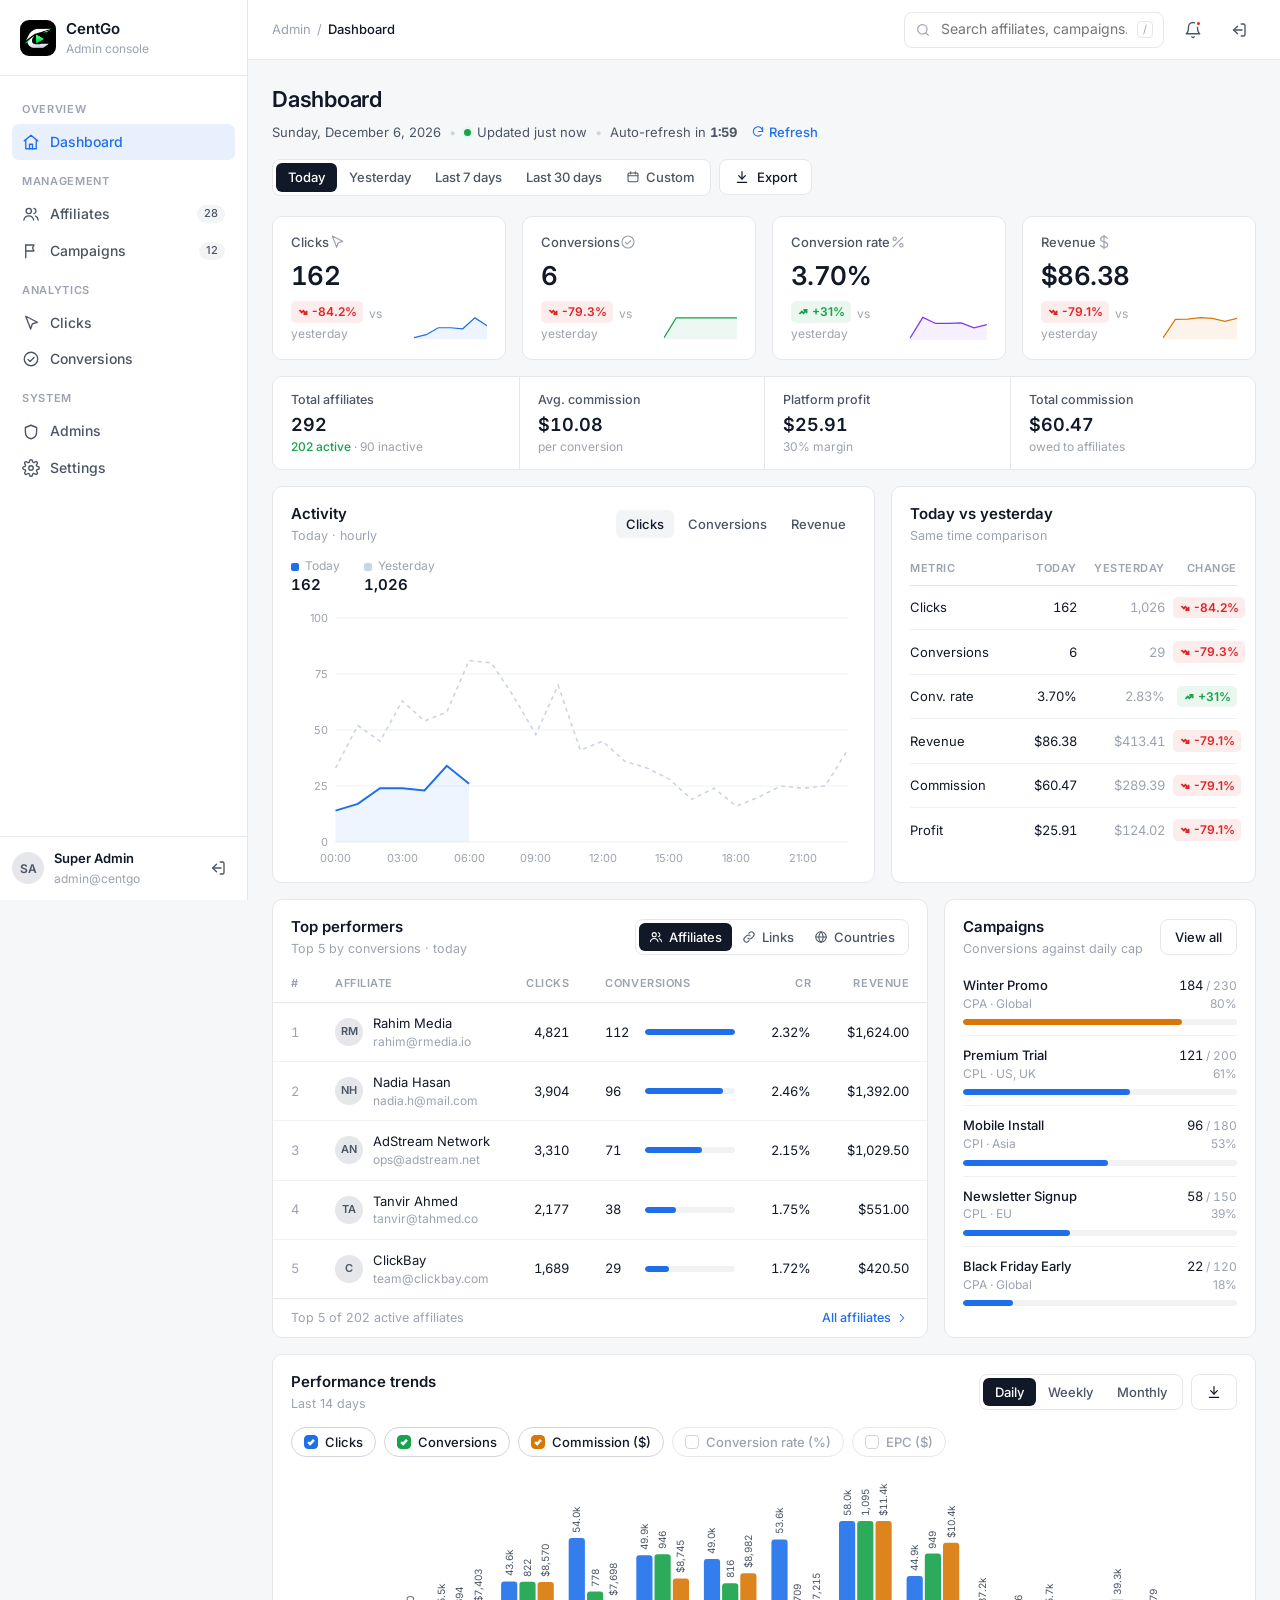
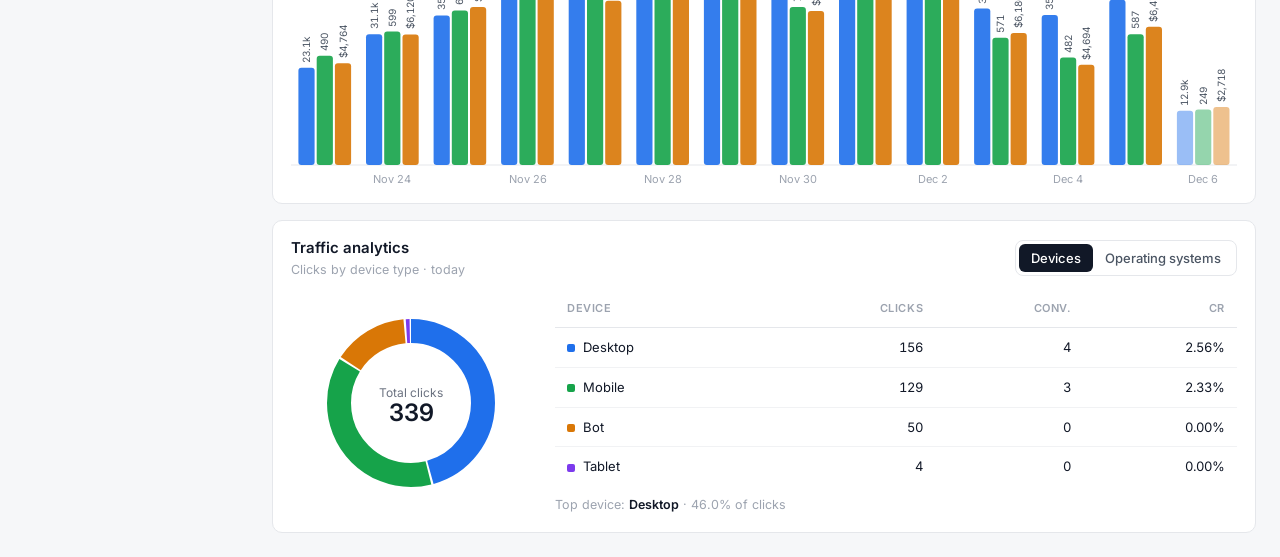
==== commit 59703e8c: "Add initial HTML structure and styles for CentGo application - Created index.html with basic layout " ====
--- a/admin.html
+++ b/admin.html
@@ -3,467 +3,11 @@
 <head>
 <meta charset="utf-8">
 <meta name="viewport" content="width=device-width, initial-scale=1">
-<title>Private Media Admin</title>
+<title>CentGo Admin</title>
 <link rel="preconnect" href="https://fonts.googleapis.com">
 <link href="https://fonts.googleapis.com/css2?family=Inter:wght@400;500;600;700&display=swap" rel="stylesheet">
-<style>
-  :root{
-    --bg:#f6f7f9; --surface:#fff; --border:#e5e7eb; --border-strong:#d1d5db;
-    --text:#111827; --text-2:#4b5563; --text-3:#9ca3af;
-    --accent:#1f6feb; --accent-soft:#e8f0fe;
-    --green:#16a34a; --green-soft:#e9f7ee;
-    --red:#dc2626; --red-soft:#fdecec;
-    --amber:#d97706; --amber-soft:#fdf3e2;
-    --sidebar-w:248px; --radius:10px;
-  }
-  *{box-sizing:border-box}
-  html,body{margin:0}
-  body{font-family:Inter,system-ui,-apple-system,"Segoe UI",sans-serif;background:var(--bg);color:var(--text);font-size:14px;line-height:1.45;-webkit-font-smoothing:antialiased}
-  button{font:inherit;color:inherit;cursor:pointer;border:0;background:none}
-  a{color:inherit;text-decoration:none}
-  svg.i{width:18px;height:18px;stroke:currentColor;fill:none;stroke-width:1.8;stroke-linecap:round;stroke-linejoin:round;flex-shrink:0}
-  .num{font-variant-numeric:tabular-nums}
-
-  /* ---------- Sidebar ---------- */
-  .sidebar{position:fixed;inset:0 auto 0 0;width:var(--sidebar-w);background:var(--surface);border-right:1px solid var(--border);display:flex;flex-direction:column;z-index:40;transition:transform .2s}
-  .brand{display:flex;align-items:center;gap:10px;padding:18px 20px;border-bottom:1px solid var(--border)}
-  .brand-mark{width:32px;height:32px;border-radius:8px;background:var(--text);color:#fff;display:grid;place-items:center;font-weight:700;font-size:13px;letter-spacing:.5px}
-  .brand-name{font-weight:600;font-size:15px}
-  .brand-sub{font-size:12px;color:var(--text-3)}
-  .nav{flex:1;overflow-y:auto;padding:12px 12px}
-  .nav-label{font-size:11px;font-weight:600;color:var(--text-3);text-transform:uppercase;letter-spacing:.06em;padding:14px 10px 6px}
-  .nav-item{display:flex;align-items:center;gap:10px;width:100%;padding:8px 10px;border-radius:7px;color:var(--text-2);font-weight:500;text-align:left}
-  .nav-item:hover{background:#f3f4f6;color:var(--text)}
-  .nav-item.active{background:var(--accent-soft);color:var(--accent)}
-  .nav-item .badge{margin-left:auto;font-size:11px;background:#f3f4f6;color:var(--text-2);padding:1px 7px;border-radius:10px}
-  .nav-item.active .badge{background:#fff}
-  .side-foot{border-top:1px solid var(--border);padding:12px;display:flex;align-items:center;gap:10px}
-  .avatar{width:32px;height:32px;border-radius:50%;background:#e5e7eb;display:grid;place-items:center;font-weight:600;font-size:12px;color:var(--text-2)}
-  .side-foot .who{flex:1;min-width:0}
-  .side-foot .who b{display:block;font-size:13px;font-weight:600}
-  .side-foot .who span{font-size:12px;color:var(--text-3)}
-  .icon-btn{width:34px;height:34px;border-radius:7px;display:grid;place-items:center;color:var(--text-2);position:relative}
-  .icon-btn:hover{background:#f3f4f6;color:var(--text)}
-  .scrim{display:none}
-
-  /* ---------- Topbar ---------- */
-  .main{margin-left:var(--sidebar-w);min-height:100vh}
-  .topbar{position:sticky;top:0;z-index:30;height:60px;background:rgba(255,255,255,.92);backdrop-filter:blur(6px);border-bottom:1px solid var(--border);display:flex;align-items:center;gap:12px;padding:0 24px}
-  .menu-btn{display:none}
-  .crumbs{display:flex;align-items:center;gap:6px;color:var(--text-3);font-size:13px}
-  .crumbs b{color:var(--text);font-weight:500}
-  .search{margin-left:auto;display:flex;align-items:center;gap:8px;border:1px solid var(--border);border-radius:8px;padding:0 10px;height:36px;width:260px;color:var(--text-3);background:#fff}
-  .search input{border:0;outline:0;font:inherit;flex:1;min-width:0;color:var(--text)}
-  .search kbd{font-family:inherit;font-size:11px;border:1px solid var(--border);border-radius:4px;padding:0 5px;color:var(--text-3)}
-  .search:focus-within{border-color:var(--accent);box-shadow:0 0 0 3px var(--accent-soft)}
-  .dot-red{position:absolute;top:7px;right:8px;width:7px;height:7px;border-radius:50%;background:var(--red);border:2px solid #fff}
-
-  /* ---------- Page ---------- */
-  .page{padding:24px;max-width:1440px}
-  .page-head{display:flex;align-items:flex-end;justify-content:space-between;gap:16px;flex-wrap:wrap;margin-bottom:20px}
-  .page-head h1{margin:0;font-size:22px;font-weight:600;letter-spacing:-.01em}
-  .meta{display:flex;align-items:center;gap:8px;margin-top:6px;color:var(--text-2);font-size:13px;flex-wrap:wrap}
-  .live{display:inline-flex;align-items:center;gap:6px}
-  .live::before{content:"";width:7px;height:7px;border-radius:50%;background:var(--green);box-shadow:0 0 0 3px var(--green-soft)}
-  .sep{color:var(--border-strong)}
-  .link-btn{color:var(--accent);font-weight:500;display:inline-flex;align-items:center;gap:4px}
-  .link-btn:hover{text-decoration:underline}
-  .head-actions{display:flex;gap:8px;align-items:center;flex-wrap:wrap}
-  .seg{display:inline-flex;background:#fff;border:1px solid var(--border);border-radius:8px;padding:3px}
-  .seg button{padding:5px 12px;border-radius:6px;color:var(--text-2);font-weight:500;font-size:13px}
-  .seg button:hover{color:var(--text)}
-  .seg button.on{background:var(--text);color:#fff}
-  .btn{display:inline-flex;align-items:center;gap:7px;height:36px;padding:0 14px;border-radius:8px;border:1px solid var(--border);background:#fff;font-weight:500;font-size:13px}
-  .btn:hover{background:#f9fafb;border-color:var(--border-strong)}
-  .btn.primary{background:var(--text);border-color:var(--text);color:#fff}
-  .btn.primary:hover{background:#1f2937}
-  .btn.danger{background:var(--red);border-color:var(--red);color:#fff}
-  .btn svg.i{width:16px;height:16px}
-
-  .card{background:var(--surface);border:1px solid var(--border);border-radius:var(--radius)}
-  .card-head{display:flex;align-items:center;justify-content:space-between;gap:12px;padding:16px 18px 0}
-  .card-head h2{margin:0;font-size:15px;font-weight:600}
-  .card-head p{margin:2px 0 0;color:var(--text-3);font-size:12.5px}
-
-  /* KPI */
-  .kpis{display:grid;grid-template-columns:repeat(4,1fr);gap:16px}
-  .kpi{padding:16px 18px;display:flex;flex-direction:column;gap:6px;text-align:left;transition:border-color .15s}
-  .kpi:hover{border-color:var(--border-strong)}
-  .kpi-top{display:flex;justify-content:space-between;align-items:center;color:var(--text-2);font-weight:500;font-size:13px}
-  .kpi-top svg.i{color:var(--text-3);width:16px;height:16px}
-  .kpi-val{font-size:26px;font-weight:600;letter-spacing:-.02em}
-  .kpi-foot{display:flex;justify-content:space-between;align-items:flex-end;gap:8px}
-  .delta{display:inline-flex;align-items:center;gap:3px;font-size:12px;font-weight:600;padding:2px 6px;border-radius:5px}
-  .delta.up{color:var(--green);background:var(--green-soft)}
-  .delta.down{color:var(--red);background:var(--red-soft)}
-  .delta.flat{color:var(--text-2);background:#f3f4f6}
-  .delta svg{width:12px;height:12px;stroke:currentColor;fill:none;stroke-width:2.2}
-  .vs{font-size:12px;color:var(--text-3);margin-left:6px}
-  .spark{width:96px;height:32px}
-
-  .stats{display:grid;grid-template-columns:repeat(4,1fr);margin-top:16px}
-  .stat{padding:14px 18px;border-left:1px solid var(--border)}
-  .stat:first-child{border-left:0}
-  .stat .l{color:var(--text-2);font-size:12.5px;font-weight:500}
-  .stat .v{font-size:18px;font-weight:600;margin-top:2px}
-  .stat .s{font-size:12px;color:var(--text-3)}
-  .stat .s b{color:var(--green);font-weight:500}
-
-  .grid-2{display:grid;grid-template-columns:2fr 1fr;gap:16px;margin-top:16px}
-  .grid-2b{display:grid;grid-template-columns:3fr 2fr;gap:16px;margin-top:16px}
-
-  /* chart */
-  .tabs{display:flex;gap:4px}
-  .tabs button{padding:5px 10px;border-radius:6px;font-size:13px;font-weight:500;color:var(--text-2)}
-  .tabs button:hover{background:#f3f4f6}
-  .tabs button.on{background:#f3f4f6;color:var(--text)}
-  .chart-wrap{position:relative;padding:12px 18px 14px}
-  .chart-sum{display:flex;gap:24px;padding:12px 18px 0}
-  .chart-sum div span{display:block;font-size:12px;color:var(--text-3)}
-  .chart-sum div b{font-size:15px;font-weight:600}
-  .legend-dot{display:inline-block;width:8px;height:8px;border-radius:2px;margin-right:6px;vertical-align:middle}
-  #chart{width:100%;height:260px;display:block}
-  .tip{position:absolute;pointer-events:none;background:var(--text);color:#fff;font-size:12px;padding:7px 10px;border-radius:6px;white-space:nowrap;opacity:0;transform:translate(-50%,-110%);transition:opacity .1s}
-  .tip b{font-weight:600}
-  .tip span{color:#9ca3af}
-
-  /* compare */
-  .cmp{padding:6px 18px 16px}
-  .cmp-head{display:grid;grid-template-columns:1fr 80px 80px 64px;gap:8px;font-size:11px;color:var(--text-3);text-transform:uppercase;letter-spacing:.05em;font-weight:600;padding:10px 0 8px;border-bottom:1px solid var(--border)}
-  .cmp-row{display:grid;grid-template-columns:1fr 80px 80px 64px;gap:8px;align-items:center;padding:11px 0;border-bottom:1px solid #f1f2f4;font-size:13px}
-  .cmp-row:last-child{border-bottom:0}
-  .cmp-row .r,.cmp-head .r{text-align:right}
-  .cmp-row .muted{color:var(--text-3)}
-
-  /* table */
-  table{width:100%;border-collapse:collapse;font-size:13px}
-  th{text-align:left;font-size:11px;text-transform:uppercase;letter-spacing:.05em;color:var(--text-3);font-weight:600;padding:10px 18px;border-bottom:1px solid var(--border);white-space:nowrap}
-  th.r,td.r{text-align:right}
-  td{padding:11px 18px;border-bottom:1px solid #f1f2f4;white-space:nowrap}
-  tbody tr{cursor:pointer}
-  tbody tr:hover{background:#fafafa}
-  tbody tr:last-child td{border-bottom:0}
-  .who-cell{display:flex;align-items:center;gap:10px}
-  .who-cell .avatar{width:28px;height:28px;font-size:11px}
-  .who-cell small{display:block;color:var(--text-3);font-size:12px}
-  .pill{display:inline-flex;align-items:center;gap:5px;font-size:12px;font-weight:500;padding:2px 8px;border-radius:20px}
-  .pill::before{content:"";width:6px;height:6px;border-radius:50%;background:currentColor}
-  .pill.ok{color:var(--green);background:var(--green-soft)}
-  .pill.warn{color:var(--amber);background:var(--amber-soft)}
-  .pill.off{color:var(--text-2);background:#f3f4f6}
-  .table-wrap{overflow-x:auto;margin-top:8px}
-  .card-foot{border-top:1px solid var(--border);padding:10px 18px;display:flex;justify-content:space-between;align-items:center;font-size:12.5px;color:var(--text-3)}
-
-  .camp{padding:8px 18px 14px}
-  .camp-row{padding:10px 0;border-bottom:1px solid #f1f2f4;cursor:pointer}
-  .camp-row:last-child{border-bottom:0}
-  .camp-row:hover .camp-name{color:var(--accent)}
-  .camp-line{display:flex;justify-content:space-between;font-size:13px;gap:8px}
-  .camp-name{font-weight:500}
-  .camp-meta{color:var(--text-3);font-size:12px}
-  .bar{height:6px;background:#f1f2f4;border-radius:4px;margin-top:7px;overflow:hidden}
-  .bar i{display:block;height:100%;background:var(--accent);border-radius:4px}
-
-  /* dropdown / modal / toast */
-  .menu{position:absolute;top:calc(100% + 6px);right:0;width:320px;background:#fff;border:1px solid var(--border);border-radius:10px;box-shadow:0 10px 30px rgba(17,24,39,.1);display:none;z-index:50;text-align:left}
-  .menu.open{display:block}
-  .menu-head{display:flex;justify-content:space-between;align-items:center;padding:12px 14px;border-bottom:1px solid var(--border);font-weight:600}
-  .menu-item{display:flex;gap:10px;padding:11px 14px;border-bottom:1px solid #f1f2f4;font-size:13px;color:var(--text-2)}
-  .menu-item:last-child{border-bottom:0}
-  .menu-item b{color:var(--text);font-weight:500}
-  .menu-item small{display:block;color:var(--text-3);font-size:12px;margin-top:2px}
-  .menu-item .ic{width:28px;height:28px;border-radius:7px;background:#f3f4f6;display:grid;place-items:center;flex-shrink:0}
-  .menu-item .ic svg{width:15px;height:15px}
-  .menu-item.unread{background:#fbfcff}
-  .modal-bg{position:fixed;inset:0;background:rgba(17,24,39,.4);display:none;align-items:center;justify-content:center;z-index:100;padding:16px}
-  .modal-bg.open{display:flex}
-  .modal{background:#fff;border-radius:12px;width:100%;max-width:380px;padding:22px}
-  .modal h3{margin:0 0 6px;font-size:16px}
-  .modal p{margin:0 0 20px;color:var(--text-2)}
-  .modal .acts{display:flex;justify-content:flex-end;gap:8px}
-  .toast{position:fixed;bottom:20px;left:50%;transform:translate(-50%,20px);background:var(--text);color:#fff;padding:10px 16px;border-radius:8px;font-size:13px;opacity:0;transition:.2s;z-index:200;pointer-events:none}
-  .toast.show{opacity:1;transform:translate(-50%,0)}
-
-  .empty{padding:60px 20px;text-align:center;color:var(--text-2)}
-  .empty .ic{width:44px;height:44px;border-radius:10px;background:#f3f4f6;display:grid;place-items:center;margin:0 auto 14px;color:var(--text-2)}
-  .empty h3{margin:0 0 4px;color:var(--text);font-size:15px}
-  .empty p{margin:0 0 16px}
-  .spin{animation:spin .7s linear}
-  @keyframes spin{to{transform:rotate(360deg)}}
-
-  /* ---------- Top performers / trends / traffic ---------- */
-  .section{margin-top:16px}
-  .card-head{flex-wrap:wrap}
-  .seg.sm button{display:inline-flex;align-items:center;gap:6px;padding:5px 10px}
-  .seg.sm svg.i{width:14px;height:14px}
-  .rank{color:var(--text-3);width:36px}
-  .lead{width:28px;height:28px;border-radius:7px;background:#f3f4f6;display:grid;place-items:center;font-size:11px;font-weight:600;color:var(--text-2);flex-shrink:0}
-  .lead svg.i{width:14px;height:14px}
-  .conv-cell{display:flex;align-items:center;gap:10px;min-width:130px}
-  .conv-cell span{width:30px}
-  .conv-cell .bar{flex:1;margin:0}
-
-  .metric-picks{display:flex;flex-wrap:wrap;gap:8px;padding:14px 18px 0}
-  .chip{display:inline-flex;align-items:center;gap:7px;height:30px;padding:0 12px;border:1px solid var(--border);border-radius:16px;font-size:13px;font-weight:500;color:var(--text-3);background:#fff;user-select:none}
-  .chip:hover{border-color:var(--border-strong);color:var(--text-2)}
-  .chip .box{width:14px;height:14px;border-radius:4px;border:1.5px solid var(--border-strong);display:grid;place-items:center}
-  .chip .box svg{width:10px;height:10px;stroke:#fff;stroke-width:3;fill:none;display:none}
-  .chip.on{color:var(--text);border-color:var(--border-strong)}
-  .chip.on .box{background:var(--c);border-color:var(--c)}
-  .chip.on .box svg{display:block}
-  #trendChart{width:100%;display:block}
-  .tip .row{display:flex;align-items:center;gap:6px;margin-top:3px}
-  .tip .row i{width:8px;height:8px;border-radius:2px;display:inline-block}
-  .tip .row b{margin-left:auto;padding-left:14px}
-
-  .traffic{display:grid;grid-template-columns:240px 1fr;gap:24px;align-items:center;padding:12px 18px 18px}
-  .donut{width:200px;height:200px;margin:0 auto;display:block}
-  .donut circle.sg{transition:opacity .15s;cursor:pointer}
-  .traffic.hovering circle.sg:not(.hl){opacity:.25}
-  .traffic table td{padding:10px 12px}
-  .traffic table th{padding:10px 12px}
-  .traffic tr.hl td{background:#f9fafb}
-  .dot{display:inline-block;width:8px;height:8px;border-radius:2px;margin-right:8px;vertical-align:middle}
-  .share{display:flex;align-items:center;gap:8px;justify-content:flex-end}
-  .share .bar{width:70px;margin:0}
-  .traffic-foot{margin-top:10px;font-size:12.5px;color:var(--text-3)}
-  .traffic-foot b{color:var(--text);font-weight:600}
-
-  /* ---------- Affiliates page ---------- */
-  .utabs{display:flex;gap:24px;padding:0 18px;border-bottom:1px solid var(--border);overflow-x:auto}
-  .utabs button{padding:14px 0 12px;border-bottom:2px solid transparent;margin-bottom:-1px;color:var(--text-2);font-weight:500;display:inline-flex;gap:7px;align-items:center;white-space:nowrap}
-  .utabs button:hover{color:var(--text)}
-  .utabs button.on{color:var(--text);border-color:var(--text)}
-  .utabs .cnt{font-size:11.5px;background:#f3f4f6;color:var(--text-2);padding:1px 7px;border-radius:10px}
-  .utabs button.on .cnt{background:var(--text);color:#fff}
-  .toolbar{display:flex;gap:10px;flex-wrap:wrap;align-items:center;padding:12px 18px;border-bottom:1px solid var(--border)}
-  .field{display:flex;align-items:center;gap:8px;height:36px;border:1px solid var(--border);border-radius:8px;padding:0 10px;background:#fff;color:var(--text-3)}
-  .field:focus-within{border-color:var(--accent);box-shadow:0 0 0 3px var(--accent-soft)}
-  .field input{border:0;outline:0;font:inherit;color:var(--text);background:transparent;min-width:0;flex:1}
-  .field svg.i{width:16px;height:16px}
-  .toolbar .grow{flex:1;min-width:220px;max-width:360px}
-  select.sel{height:36px;border:1px solid var(--border);border-radius:8px;padding:0 30px 0 10px;font:inherit;font-size:13px;color:var(--text);background:#fff url("data:image/svg+xml;utf8,<svg xmlns='http://www.w3.org/2000/svg' width='12' height='12' viewBox='0 0 24 24' fill='none' stroke='%239ca3af' stroke-width='2.5'><path d='m6 9 6 6 6-6'/></svg>") no-repeat right 10px center;appearance:none;-webkit-appearance:none;cursor:pointer;outline:0}
-  select.sel:focus{border-color:var(--accent);box-shadow:0 0 0 3px var(--accent-soft)}
-  select.sel.sm{height:30px}
-  .bulk{display:flex;align-items:center;gap:8px;padding:9px 18px;background:#f9fafb;border-bottom:1px solid var(--border);font-size:13px;flex-wrap:wrap}
-  .bulk b{margin-right:6px;font-weight:600}
-  .btn.sm{height:30px;padding:0 10px;font-size:12.5px}
-  .btn.sm svg.i{width:14px;height:14px}
-  th.cb,td.cb{width:44px;padding-right:0}
-  input[type=checkbox]{width:16px;height:16px;accent-color:var(--text);cursor:pointer;margin:0;vertical-align:middle}
-  .paytag{font-size:12px;font-weight:500;border:1px solid var(--border);border-radius:6px;padding:2px 8px;color:var(--text-2);background:#fff}
-  .site{color:var(--accent);max-width:180px;display:inline-block;overflow:hidden;text-overflow:ellipsis;vertical-align:middle;white-space:nowrap}
-  .site:hover{text-decoration:underline}
-  .contact{font-size:12.5px;line-height:1.65}
-  .contact span{color:var(--text-3);display:inline-block;width:62px}
-  .muted{color:var(--text-3)}
-  .row-acts{display:inline-flex;gap:2px}
-  .row-acts button{width:30px;height:30px;border-radius:6px;display:grid;place-items:center;color:var(--text-2)}
-  .row-acts button:hover{background:#f3f4f6;color:var(--text)}
-  .row-acts button.del:hover{background:var(--red-soft);color:var(--red)}
-  .row-acts button.ok:hover{background:var(--green-soft);color:var(--green)}
-  .row-acts svg.i{width:16px;height:16px}
-  tr.sel td{background:#f8fafc}
-  .pager{display:flex;align-items:center;gap:2px}
-  .pager button{min-width:30px;height:30px;border-radius:6px;padding:0 6px;color:var(--text-2);font-size:13px;display:grid;place-items:center}
-  .pager button:hover:not(:disabled){background:#f3f4f6}
-  .pager button.on{background:var(--text);color:#fff}
-  .pager button:disabled{opacity:.35;cursor:default}
-  .pager svg.i{width:15px;height:15px}
-  .empty-row td{text-align:center;padding:56px 18px;color:var(--text-3);cursor:default}
-  .empty-row:hover td{background:none}
-
-  /* profile */
-  .crumbs a:hover{color:var(--text)}
-  .back{display:inline-flex;align-items:center;gap:4px;color:var(--text-2);font-size:13px;font-weight:500;margin-bottom:12px}
-  .back:hover{color:var(--text)}
-  .back svg.i{width:15px;height:15px}
-  .prof-top{display:flex;gap:16px;align-items:flex-start;padding:20px;flex-wrap:wrap}
-  .avatar.xl{width:56px;height:56px;font-size:18px;flex-shrink:0}
-  .prof-id{flex:1;min-width:240px}
-  .prof-name{display:flex;align-items:center;gap:10px;flex-wrap:wrap}
-  .prof-name h1{margin:0;font-size:20px;font-weight:600;letter-spacing:-.01em}
-  .prof-meta{display:flex;flex-wrap:wrap;gap:6px 20px;margin-top:8px;font-size:13px;color:var(--text)}
-  .prof-meta span{display:inline-flex;align-items:center;gap:6px}
-  .prof-meta b{color:var(--text-3);font-weight:400}
-  .prof-meta svg.i{width:14px;height:14px;color:var(--text-3)}
-  .prof-meta a{color:var(--accent)}
-  .prof-meta a:hover{text-decoration:underline}
-  .prof-stats{display:grid;grid-template-columns:repeat(5,1fr);border-top:1px solid var(--border)}
-  .info-grid{display:grid;grid-template-columns:1fr 1fr}
-  .info-sec{padding:18px 20px 22px}
-  .info-sec+.info-sec{border-left:1px solid var(--border)}
-  .info-sec h3{margin:0 0 16px;font-size:14px;font-weight:600;display:flex;justify-content:space-between;align-items:center}
-  .info-sec h3 .link-btn{font-size:13px}
-  .dl{display:grid;grid-template-columns:140px 1fr;gap:12px;font-size:13.5px;margin:0}
-  .dl dt{color:var(--text-3)}
-  .dl dd{margin:0;word-break:break-word}
-  .code{font-family:ui-monospace,SFMono-Regular,Consolas,monospace;font-size:12px;background:#f3f4f6;border-radius:5px;padding:2px 6px;color:var(--text)}
-  .cc{display:inline-block;font-size:11px;font-weight:600;color:var(--text-2);background:#f3f4f6;border-radius:4px;padding:1px 5px;margin-right:7px}
-  .copy{width:26px;height:26px;border-radius:6px;display:inline-grid;place-items:center;color:var(--text-3);vertical-align:middle;margin-left:4px}
-  .copy:hover{background:#f3f4f6;color:var(--text)}
-  .copy svg.i{width:14px;height:14px}
-  tbody tr.static{cursor:default}
-  .tb-summary{font-size:13px;color:var(--text-2)}
-  .tb-summary b{color:var(--text);font-weight:600}
-  .field .fl{font-size:12.5px;color:var(--text-3)}
-  .field input[type=date]{font-size:13px}
-  .btn:disabled{opacity:.45;cursor:not-allowed}
-  .form-sec{grid-column:1/-1;font-size:11px;text-transform:uppercase;letter-spacing:.06em;color:var(--text-3);font-weight:600;padding-top:4px;border-top:1px solid var(--border);padding-top:14px}
-  .form-sec:first-child{border-top:0;padding-top:0}
-  @media (max-width:900px){
-    .prof-stats{grid-template-columns:repeat(2,1fr)}
-    .prof-stats .stat{border-left:0;border-top:1px solid var(--border)}
-    .prof-stats .stat:nth-child(-n+2){border-top:0}
-    .prof-stats .stat:nth-child(even){border-left:1px solid var(--border)}
-    .info-grid{grid-template-columns:1fr}
-    .info-sec+.info-sec{border-left:0;border-top:1px solid var(--border)}
-    .dl{grid-template-columns:120px 1fr}
-  }
-
-  .modal{max-height:calc(100vh - 32px);overflow-y:auto}
-  .modal.wide{max-width:560px}
-  .form{display:grid;grid-template-columns:1fr 1fr;gap:14px;margin-bottom:22px}
-  .form label{display:flex;flex-direction:column;gap:6px;font-size:12.5px;font-weight:500;color:var(--text-2)}
-  .form label.full{grid-column:1/-1}
-  .form input,.form select{height:38px;border:1px solid var(--border);border-radius:8px;padding:0 10px;font:inherit;font-size:14px;color:var(--text);outline:0;background:#fff;width:100%}
-  .form input:focus,.form select:focus{border-color:var(--accent);box-shadow:0 0 0 3px var(--accent-soft)}
-  .form .hint{color:var(--red);font-weight:400;font-size:12px;display:none}
-  .form label.bad input{border-color:var(--red)}
-  .form label.bad .hint{display:block}
-  @media (max-width:560px){.form{grid-template-columns:1fr}.toolbar .grow{max-width:none}}
-
-  /* ---------- Campaigns ---------- */
-  .cgrid{display:grid;grid-template-columns:repeat(auto-fill,minmax(280px,1fr));gap:16px;margin-top:16px}
-  .ccard{overflow:hidden;display:flex;flex-direction:column;cursor:pointer;transition:border-color .15s,box-shadow .15s}
-  .ccard:hover{border-color:var(--border-strong);box-shadow:0 4px 14px rgba(17,24,39,.06)}
-  .ccover{position:relative;height:140px;background-size:cover;background-position:center;display:flex;align-items:center;justify-content:center;padding:16px}
-  .ccover-t{color:rgba(255,255,255,.92);font-weight:700;font-size:20px;text-transform:uppercase;letter-spacing:.02em;text-align:center;line-height:1.15}
-  .cnum{position:absolute;left:10px;bottom:10px;background:rgba(17,24,39,.75);color:#fff;font-size:11.5px;font-weight:600;padding:2px 7px;border-radius:5px}
-  .cstatus{position:absolute;right:10px;top:10px}
-  .cbody{padding:14px 16px 12px;display:flex;flex-direction:column;gap:9px;flex:1}
-  .ctitle{display:flex;align-items:flex-start;justify-content:space-between;gap:8px}
-  .ctitle h3{margin:0;font-size:15px;font-weight:600;line-height:1.3}
-  .curl{max-width:100%;font-size:12.5px;margin-top:-5px}
-  .ccomm{display:flex;align-items:baseline;gap:6px;flex-wrap:wrap}
-  .ccomm b{font-size:18px;font-weight:600}
-  .ccomm span{font-size:12.5px;color:var(--text-3)}
-  .cappr{margin-left:auto;font-size:11.5px!important;color:var(--text-2)!important;border:1px solid var(--border);border-radius:5px;padding:0 6px}
-  .cdur-top{display:flex;justify-content:space-between;gap:8px;font-size:12px;color:var(--text-2)}
-  .cdur-top .soon{color:var(--amber);font-weight:500}
-  .cdur .bar{margin-top:6px}
-  .cmeta{font-size:12px;color:var(--text-3)}
-  .cfoot{display:flex;align-items:center;gap:8px;padding:10px 16px;border-top:1px solid var(--border)}
-  .cdel{margin-left:auto;width:30px;height:30px}
-  .cdel:hover{background:var(--red-soft);color:var(--red)}
-  .stepper{display:inline-flex;align-items:center;border:1px solid var(--border);border-radius:8px;height:30px}
-  .stepper button{width:28px;height:28px;display:grid;place-items:center;color:var(--text-2)}
-  .stepper button:hover{background:#f3f4f6;color:var(--text)}
-  .stepper svg.i{width:13px;height:13px}
-  .stepper span{min-width:26px;text-align:center;font-size:13px;font-weight:600}
-  .ttag{display:inline-flex;align-items:center;gap:4px;font-size:11.5px;font-weight:600;padding:2px 7px;border-radius:5px;white-space:nowrap;flex-shrink:0}
-  .ttag svg.i{width:12px;height:12px}
-  .t-hot{color:#b91c1c;background:#fdecec}
-  .t-seasonal{color:#b45309;background:#fdf3e2}
-  .t-evergreen{color:#15803d;background:#e9f7ee}
-  .t-new{color:#1d4ed8;background:#e8f0fe}
-  .t-ending{color:#7c3aed;background:#f1ecfd}
-
-  /* campaign form */
-  .cform-wrap{max-width:860px;margin:0 auto}
-  .fsec{padding:18px 20px 20px;margin-bottom:16px}
-  .fsec h2{margin:0 0 14px;font-size:15px;font-weight:600}
-  .fsec .form{margin-bottom:0}
-  .form textarea{border:1px solid var(--border);border-radius:8px;padding:9px 10px;font:inherit;font-size:14px;color:var(--text);outline:0;resize:vertical;width:100%}
-  .form textarea:focus{border-color:var(--accent);box-shadow:0 0 0 3px var(--accent-soft)}
-  .form label.bad select{border-color:var(--red)}
-  .suffix{position:relative}
-  .suffix input{padding-right:48px}
-  .suffix span{position:absolute;right:10px;top:50%;transform:translateY(-50%);font-size:12.5px;color:var(--text-3)}
-  .form label.switch-row{flex-direction:row;align-items:center;justify-content:space-between;gap:12px;border:1px solid var(--border);border-radius:8px;padding:10px 12px;cursor:pointer;align-self:end}
-  .switch-row b{display:block;color:var(--text);font-weight:500;font-size:13.5px}
-  .switch-row small{display:block;color:var(--text-3);font-weight:400;font-size:12px}
-  .switch{position:relative;width:36px;height:20px;flex-shrink:0}
-  .switch input{position:absolute;opacity:0;inset:0;margin:0;cursor:pointer}
-  .switch i{position:absolute;inset:0;background:#d1d5db;border-radius:20px;transition:background .15s;pointer-events:none}
-  .switch i::after{content:"";position:absolute;top:2px;left:2px;width:16px;height:16px;background:#fff;border-radius:50%;transition:transform .15s;box-shadow:0 1px 2px rgba(0,0,0,.2)}
-  .switch input:checked+i{background:var(--green)}
-  .switch input:checked+i::after{transform:translateX(16px)}
-  .switch input:focus-visible+i{box-shadow:0 0 0 3px var(--accent-soft)}
-  .flabel{font-size:12.5px;font-weight:500;color:var(--text-2);margin-bottom:8px}
-  .trend-grid{display:grid;grid-template-columns:repeat(auto-fill,minmax(180px,1fr));gap:10px}
-  .trend-opt{display:flex;align-items:center;gap:10px;border:1px solid var(--border);border-radius:8px;padding:10px 12px;cursor:pointer}
-  .trend-opt:hover{border-color:var(--border-strong)}
-  .trend-opt:has(input:checked){border-color:var(--accent);background:var(--accent-soft)}
-  .trend-opt input{margin:0;accent-color:var(--accent)}
-  .trend-opt .ttag{padding:5px}
-  .trend-opt .ttag svg.i{width:14px;height:14px}
-  .trend-opt b{display:block;font-size:13.5px;font-weight:500}
-  .trend-opt small{display:block;font-size:12px;color:var(--text-3)}
-  .drop{border:1.5px dashed var(--border-strong);border-radius:10px;padding:32px 16px;text-align:center;cursor:pointer;color:var(--text-2);transition:.15s}
-  .drop:hover,.drop.over,.drop:focus-visible{border-color:var(--accent);background:var(--accent-soft);outline:0}
-  .drop .ic{width:40px;height:40px;border-radius:10px;background:#f3f4f6;display:grid;place-items:center;margin:0 auto 10px}
-  .drop b{display:block;font-weight:500;font-size:13.5px;color:var(--text)}
-  .drop small{color:var(--text-3);font-size:12px}
-  .img-prev{display:flex;gap:16px;align-items:flex-end;flex-wrap:wrap}
-  .img-prev img{width:320px;max-width:100%;aspect-ratio:16/9;object-fit:cover;border-radius:8px;border:1px solid var(--border)}
-  .img-acts{display:flex;gap:8px}
-  .form-actions{display:flex;gap:8px;justify-content:flex-end;align-items:center;position:sticky;bottom:0;background:rgba(246,247,249,.94);backdrop-filter:blur(4px);padding:12px 0;border-top:1px solid var(--border);margin-top:4px}
-
-  /* ---------- Reports / admins ---------- */
-  .alink{color:var(--accent);font-weight:500}
-  .alink:hover{text-decoration:underline}
-  .row-acts .rbtn{width:30px;height:30px;border-radius:6px;display:grid;place-items:center;color:var(--text-2)}
-  .row-acts .rbtn:hover{background:#f3f4f6;color:var(--text)}
-  .row-acts .rbtn svg.i{width:16px;height:16px}
-  .you{font-size:11px;font-weight:600;color:var(--text-2);background:#f3f4f6;border-radius:4px;padding:1px 6px;margin-left:4px;vertical-align:1px}
-  .form select:disabled{background:#f9fafb;color:var(--text-3);cursor:not-allowed}
-
-  /* ---------- Date range picker ---------- */
-  .seg button{display:inline-flex;align-items:center;gap:6px}
-  .seg button svg.i{width:14px;height:14px}
-  .rwrap{display:inline-flex;gap:8px;align-items:center;flex-wrap:wrap}
-  .rchip svg.i{width:15px;height:15px}
-  .rpop{position:absolute;z-index:120;width:300px;max-width:calc(100vw - 16px);background:#fff;border:1px solid var(--border);border-radius:10px;box-shadow:0 10px 30px rgba(17,24,39,.12);padding:14px}
-  .rpop-h{font-weight:600;font-size:14px;margin-bottom:10px}
-  .rpop-q{display:flex;flex-wrap:wrap;gap:6px;margin-bottom:12px}
-  .rpop-q button{font-size:12px;padding:3px 10px;border:1px solid var(--border);border-radius:14px;color:var(--text-2)}
-  .rpop-q button:hover{border-color:var(--border-strong);color:var(--text);background:#f9fafb}
-  .rpop-f{display:grid;grid-template-columns:1fr 1fr;gap:10px}
-  .rpop-f label{display:flex;flex-direction:column;gap:4px;font-size:12px;color:var(--text-2);font-weight:500}
-  .rpop-f input{height:34px;border:1px solid var(--border);border-radius:7px;padding:0 8px;font:inherit;font-size:13px;width:100%;outline:0;color:var(--text)}
-  .rpop-f input:focus{border-color:var(--accent);box-shadow:0 0 0 3px var(--accent-soft)}
-  .rpop-err{color:var(--red);font-size:12px;min-height:16px;margin:6px 0 4px}
-  .rpop-a{display:flex;justify-content:flex-end;gap:8px}
-
-  /* ---------- Responsive ---------- */
-  @media (max-width:760px){.traffic{grid-template-columns:1fr}}
-  @media (max-width:1180px){
-    .kpis{grid-template-columns:repeat(2,1fr)}
-    .grid-2,.grid-2b{grid-template-columns:1fr}
-  }
-  @media (max-width:900px){
-    .sidebar{transform:translateX(-100%)}
-    body.nav-open .sidebar{transform:none}
-    body.nav-open .scrim{display:block;position:fixed;inset:0;background:rgba(17,24,39,.35);z-index:35}
-    .main{margin-left:0}
-    .menu-btn{display:grid}
-    .search{display:none}
-    .topbar{padding:0 16px}
-    .page{padding:16px}
-    .stats{grid-template-columns:repeat(2,1fr)}
-    .stat:nth-child(3){border-left:0}
-    .stat:nth-child(n+3){border-top:1px solid var(--border)}
-  }
-  @media (max-width:560px){
-    .kpis{grid-template-columns:1fr}
-    .head-actions{width:100%}
-    .seg{flex:1;overflow-x:auto}
-    .seg button{flex:1;white-space:nowrap}
-    .menu{width:calc(100vw - 32px);right:-8px}
-    .chart-sum{flex-wrap:wrap;gap:12px 20px}
-  }
-</style>
+<link rel="icon" href="assets/logo.png">
+<link rel="stylesheet" href="assets/styles.css">
 </head>
 <body>
 
@@ -511,8 +55,8 @@
 
 <aside class="sidebar" id="sidebar">
   <div class="brand">
-    <div class="brand-mark">PM</div>
-    <div><div class="brand-name">Private Media</div><div class="brand-sub">Admin console</div></div>
+    <img class="brand-logo" src="assets/logo.png" alt="CentGo">
+    <div><div class="brand-name">CentGo</div><div class="brand-sub">Admin console</div></div>
   </div>
   <nav class="nav" id="nav">
     <div class="nav-label">Overview</div>
@@ -532,7 +76,7 @@
   </nav>
   <div class="side-foot">
     <div class="avatar">SA</div>
-    <div class="who"><b>Super Admin</b><span>admin@privatemedia</span></div>
+    <div class="who"><b>Super Admin</b><span>admin@centgo</span></div>
     <button class="icon-btn" title="Log out" data-action="logout"><svg class="i"><use href="#i-logout"/></svg></button>
   </div>
 </aside>
@@ -1700,7 +1244,7 @@
     const start = new Date(now - (20 + r()*500)*DAY), end = new Date(now + (trend==='ending' ? 3+r()*6 : 60+r()*900)*DAY);
     const created = new Date(start.getTime() - (5+r()*40)*DAY);
     return {
-      id: 50 + i*5 + Math.floor(r()*5), title, url:`https://privatemedia.example/${title.toLowerCase().replace(/[^a-z0-9]+/g,'-')}`,
+      id: 50 + i*5 + Math.floor(r()*5), title, url:`https://centgo.example/${title.toLowerCase().replace(/[^a-z0-9]+/g,'-')}`,
       description:`${title} — promote with your tracking link. Standard creatives are available on request.`,
       start, end, commType: r()<.75 ? 'percent' : 'fixed', commValue: 0, approval: r()<.3, active: i!==7,
       trend, rank: i<4 ? i+1 : 0, image:null, color:COVER_COLORS[i % COVER_COLORS.length],
@@ -2170,7 +1714,7 @@
     ['Nusrat Jahan','admin','active',5*60*m], ['Imran Kabir','moderator','active',9*DAY/m*m], ['Farhana Akter','admin','active',12*m],
   ].map(([name, role, status, lastAgo, you], i) => ({
     id:i+1, name, role, status, you:!!you, last:new Date(now-lastAgo),
-    email: you ? 'admin@privatemedia.example' : `${name.split(' ')[0].toLowerCase()}@privatemedia.example`,
+    email: you ? 'admin@centgo.example' : `${name.split(' ')[0].toLowerCase()}@centgo.example`,
   }));
 })();
 state.adm = {q:'', role:'all'};
@@ -2261,7 +1805,7 @@
   $('#crumbs').innerHTML = `<span>Admin</span><span>/</span>` + (sub
     ? `<a href="#${r}">${PAGES[r].title}</a><span>/</span><b>${esc(sub)}</b>`
     : `<b>${PAGES[r].title}</b>`);
-  document.title = `${sub || PAGES[r].title} · Private Media Admin`;
+  document.title = `${sub || PAGES[r].title} · CentGo Admin`;
   document.body.classList.remove('nav-open');
   closeRangePicker(false);
   $$('.modal-bg').forEach(m=>m.classList.remove('open'));
@@ -2286,7 +1830,7 @@
 document.addEventListener('click',()=>$('#bellMenu').classList.remove('open'));
 $$('[data-action="logout"]').forEach(b=>b.onclick=()=>$('#logoutModal').classList.add('open'));
 $('#logoutModal').onclick=e=>{if(e.target.id==='logoutModal'||e.target.hasAttribute('data-close'))$('#logoutModal').classList.remove('open')};
-$('#confirmLogout').onclick=()=>{$('#logoutModal').classList.remove('open');toast('Logged out')};
+$('#confirmLogout').onclick=()=>{ location.href = 'index.html'; };
 document.addEventListener('keydown',e=>{
   if(e.key==='/' && document.activeElement.tagName!=='INPUT'){e.preventDefault();$('#searchInput').focus()}
   if(e.key==='Escape'){closeRangePicker(true);$$('.modal-bg').forEach(m=>m.classList.remove('open'));$('#bellMenu').classList.remove('open');document.body.classList.remove('nav-open')}
--- a/assets/styles.css
+++ b/assets/styles.css
@@ -0,0 +1,460 @@
+:root{
+  --bg:#f6f7f9; --surface:#fff; --border:#e5e7eb; --border-strong:#d1d5db;
+  --text:#111827; --text-2:#4b5563; --text-3:#9ca3af;
+  --accent:#1f6feb; --accent-soft:#e8f0fe;
+  --green:#16a34a; --green-soft:#e9f7ee;
+  --red:#dc2626; --red-soft:#fdecec;
+  --amber:#d97706; --amber-soft:#fdf3e2;
+  --sidebar-w:248px; --radius:10px;
+}
+*{box-sizing:border-box}
+html,body{margin:0}
+body{font-family:Inter,system-ui,-apple-system,"Segoe UI",sans-serif;background:var(--bg);color:var(--text);font-size:14px;line-height:1.45;-webkit-font-smoothing:antialiased}
+button{font:inherit;color:inherit;cursor:pointer;border:0;background:none}
+a{color:inherit;text-decoration:none}
+svg.i{width:18px;height:18px;stroke:currentColor;fill:none;stroke-width:1.8;stroke-linecap:round;stroke-linejoin:round;flex-shrink:0}
+.num{font-variant-numeric:tabular-nums}
+
+/* ---------- Sidebar ---------- */
+.sidebar{position:fixed;inset:0 auto 0 0;width:var(--sidebar-w);background:var(--surface);border-right:1px solid var(--border);display:flex;flex-direction:column;z-index:40;transition:transform .2s}
+.brand{display:flex;align-items:center;gap:10px;padding:18px 20px;border-bottom:1px solid var(--border)}
+.brand-mark{width:32px;height:32px;border-radius:8px;background:var(--text);color:#fff;display:grid;place-items:center;font-weight:700;font-size:13px;letter-spacing:.5px}
+.brand-name{font-weight:600;font-size:15px}
+.brand-sub{font-size:12px;color:var(--text-3)}
+.nav{flex:1;overflow-y:auto;padding:12px 12px}
+.nav-label{font-size:11px;font-weight:600;color:var(--text-3);text-transform:uppercase;letter-spacing:.06em;padding:14px 10px 6px}
+.nav-item{display:flex;align-items:center;gap:10px;width:100%;padding:8px 10px;border-radius:7px;color:var(--text-2);font-weight:500;text-align:left}
+.nav-item:hover{background:#f3f4f6;color:var(--text)}
+.nav-item.active{background:var(--accent-soft);color:var(--accent)}
+.nav-item .badge{margin-left:auto;font-size:11px;background:#f3f4f6;color:var(--text-2);padding:1px 7px;border-radius:10px}
+.nav-item.active .badge{background:#fff}
+.side-foot{border-top:1px solid var(--border);padding:12px;display:flex;align-items:center;gap:10px}
+.avatar{width:32px;height:32px;border-radius:50%;background:#e5e7eb;display:grid;place-items:center;font-weight:600;font-size:12px;color:var(--text-2)}
+.side-foot .who{flex:1;min-width:0}
+.side-foot .who b{display:block;font-size:13px;font-weight:600}
+.side-foot .who span{font-size:12px;color:var(--text-3)}
+.icon-btn{width:34px;height:34px;border-radius:7px;display:grid;place-items:center;color:var(--text-2);position:relative}
+.icon-btn:hover{background:#f3f4f6;color:var(--text)}
+.scrim{display:none}
+
+/* ---------- Topbar ---------- */
+.main{margin-left:var(--sidebar-w);min-height:100vh}
+.topbar{position:sticky;top:0;z-index:30;height:60px;background:rgba(255,255,255,.92);backdrop-filter:blur(6px);border-bottom:1px solid var(--border);display:flex;align-items:center;gap:12px;padding:0 24px}
+.menu-btn{display:none}
+.crumbs{display:flex;align-items:center;gap:6px;color:var(--text-3);font-size:13px}
+.crumbs b{color:var(--text);font-weight:500}
+.search{margin-left:auto;display:flex;align-items:center;gap:8px;border:1px solid var(--border);border-radius:8px;padding:0 10px;height:36px;width:260px;color:var(--text-3);background:#fff}
+.search input{border:0;outline:0;font:inherit;flex:1;min-width:0;color:var(--text)}
+.search kbd{font-family:inherit;font-size:11px;border:1px solid var(--border);border-radius:4px;padding:0 5px;color:var(--text-3)}
+.search:focus-within{border-color:var(--accent);box-shadow:0 0 0 3px var(--accent-soft)}
+.dot-red{position:absolute;top:7px;right:8px;width:7px;height:7px;border-radius:50%;background:var(--red);border:2px solid #fff}
+
+/* ---------- Page ---------- */
+.page{padding:24px;max-width:1440px}
+.page-head{display:flex;align-items:flex-end;justify-content:space-between;gap:16px;flex-wrap:wrap;margin-bottom:20px}
+.page-head h1{margin:0;font-size:22px;font-weight:600;letter-spacing:-.01em}
+.meta{display:flex;align-items:center;gap:8px;margin-top:6px;color:var(--text-2);font-size:13px;flex-wrap:wrap}
+.live{display:inline-flex;align-items:center;gap:6px}
+.live::before{content:"";width:7px;height:7px;border-radius:50%;background:var(--green);box-shadow:0 0 0 3px var(--green-soft)}
+.sep{color:var(--border-strong)}
+.link-btn{color:var(--accent);font-weight:500;display:inline-flex;align-items:center;gap:4px}
+.link-btn:hover{text-decoration:underline}
+.head-actions{display:flex;gap:8px;align-items:center;flex-wrap:wrap}
+.seg{display:inline-flex;background:#fff;border:1px solid var(--border);border-radius:8px;padding:3px}
+.seg button{padding:5px 12px;border-radius:6px;color:var(--text-2);font-weight:500;font-size:13px}
+.seg button:hover{color:var(--text)}
+.seg button.on{background:var(--text);color:#fff}
+.btn{display:inline-flex;align-items:center;gap:7px;height:36px;padding:0 14px;border-radius:8px;border:1px solid var(--border);background:#fff;font-weight:500;font-size:13px}
+.btn:hover{background:#f9fafb;border-color:var(--border-strong)}
+.btn.primary{background:var(--text);border-color:var(--text);color:#fff}
+.btn.primary:hover{background:#1f2937}
+.btn.danger{background:var(--red);border-color:var(--red);color:#fff}
+.btn svg.i{width:16px;height:16px}
+
+.card{background:var(--surface);border:1px solid var(--border);border-radius:var(--radius)}
+.card-head{display:flex;align-items:center;justify-content:space-between;gap:12px;padding:16px 18px 0}
+.card-head h2{margin:0;font-size:15px;font-weight:600}
+.card-head p{margin:2px 0 0;color:var(--text-3);font-size:12.5px}
+
+/* KPI */
+.kpis{display:grid;grid-template-columns:repeat(4,1fr);gap:16px}
+.kpi{padding:16px 18px;display:flex;flex-direction:column;gap:6px;text-align:left;transition:border-color .15s}
+.kpi:hover{border-color:var(--border-strong)}
+.kpi-top{display:flex;justify-content:space-between;align-items:center;color:var(--text-2);font-weight:500;font-size:13px}
+.kpi-top svg.i{color:var(--text-3);width:16px;height:16px}
+.kpi-val{font-size:26px;font-weight:600;letter-spacing:-.02em}
+.kpi-foot{display:flex;justify-content:space-between;align-items:flex-end;gap:8px}
+.delta{display:inline-flex;align-items:center;gap:3px;font-size:12px;font-weight:600;padding:2px 6px;border-radius:5px}
+.delta.up{color:var(--green);background:var(--green-soft)}
+.delta.down{color:var(--red);background:var(--red-soft)}
+.delta.flat{color:var(--text-2);background:#f3f4f6}
+.delta svg{width:12px;height:12px;stroke:currentColor;fill:none;stroke-width:2.2}
+.vs{font-size:12px;color:var(--text-3);margin-left:6px}
+.spark{width:96px;height:32px}
+
+.stats{display:grid;grid-template-columns:repeat(4,1fr);margin-top:16px}
+.stat{padding:14px 18px;border-left:1px solid var(--border)}
+.stat:first-child{border-left:0}
+.stat .l{color:var(--text-2);font-size:12.5px;font-weight:500}
+.stat .v{font-size:18px;font-weight:600;margin-top:2px}
+.stat .s{font-size:12px;color:var(--text-3)}
+.stat .s b{color:var(--green);font-weight:500}
+
+.grid-2{display:grid;grid-template-columns:2fr 1fr;gap:16px;margin-top:16px}
+.grid-2b{display:grid;grid-template-columns:3fr 2fr;gap:16px;margin-top:16px}
+
+/* chart */
+.tabs{display:flex;gap:4px}
+.tabs button{padding:5px 10px;border-radius:6px;font-size:13px;font-weight:500;color:var(--text-2)}
+.tabs button:hover{background:#f3f4f6}
+.tabs button.on{background:#f3f4f6;color:var(--text)}
+.chart-wrap{position:relative;padding:12px 18px 14px}
+.chart-sum{display:flex;gap:24px;padding:12px 18px 0}
+.chart-sum div span{display:block;font-size:12px;color:var(--text-3)}
+.chart-sum div b{font-size:15px;font-weight:600}
+.legend-dot{display:inline-block;width:8px;height:8px;border-radius:2px;margin-right:6px;vertical-align:middle}
+#chart{width:100%;height:260px;display:block}
+.tip{position:absolute;pointer-events:none;background:var(--text);color:#fff;font-size:12px;padding:7px 10px;border-radius:6px;white-space:nowrap;opacity:0;transform:translate(-50%,-110%);transition:opacity .1s}
+.tip b{font-weight:600}
+.tip span{color:#9ca3af}
+
+/* compare */
+.cmp{padding:6px 18px 16px}
+.cmp-head{display:grid;grid-template-columns:1fr 80px 80px 64px;gap:8px;font-size:11px;color:var(--text-3);text-transform:uppercase;letter-spacing:.05em;font-weight:600;padding:10px 0 8px;border-bottom:1px solid var(--border)}
+.cmp-row{display:grid;grid-template-columns:1fr 80px 80px 64px;gap:8px;align-items:center;padding:11px 0;border-bottom:1px solid #f1f2f4;font-size:13px}
+.cmp-row:last-child{border-bottom:0}
+.cmp-row .r,.cmp-head .r{text-align:right}
+.cmp-row .muted{color:var(--text-3)}
+
+/* table */
+table{width:100%;border-collapse:collapse;font-size:13px}
+th{text-align:left;font-size:11px;text-transform:uppercase;letter-spacing:.05em;color:var(--text-3);font-weight:600;padding:10px 18px;border-bottom:1px solid var(--border);white-space:nowrap}
+th.r,td.r{text-align:right}
+td{padding:11px 18px;border-bottom:1px solid #f1f2f4;white-space:nowrap}
+tbody tr{cursor:pointer}
+tbody tr:hover{background:#fafafa}
+tbody tr:last-child td{border-bottom:0}
+.who-cell{display:flex;align-items:center;gap:10px}
+.who-cell .avatar{width:28px;height:28px;font-size:11px}
+.who-cell small{display:block;color:var(--text-3);font-size:12px}
+.pill{display:inline-flex;align-items:center;gap:5px;font-size:12px;font-weight:500;padding:2px 8px;border-radius:20px}
+.pill::before{content:"";width:6px;height:6px;border-radius:50%;background:currentColor}
+.pill.ok{color:var(--green);background:var(--green-soft)}
+.pill.warn{color:var(--amber);background:var(--amber-soft)}
+.pill.off{color:var(--text-2);background:#f3f4f6}
+.table-wrap{overflow-x:auto;margin-top:8px}
+.card-foot{border-top:1px solid var(--border);padding:10px 18px;display:flex;justify-content:space-between;align-items:center;font-size:12.5px;color:var(--text-3)}
+
+.camp{padding:8px 18px 14px}
+.camp-row{padding:10px 0;border-bottom:1px solid #f1f2f4;cursor:pointer}
+.camp-row:last-child{border-bottom:0}
+.camp-row:hover .camp-name{color:var(--accent)}
+.camp-line{display:flex;justify-content:space-between;font-size:13px;gap:8px}
+.camp-name{font-weight:500}
+.camp-meta{color:var(--text-3);font-size:12px}
+.bar{height:6px;background:#f1f2f4;border-radius:4px;margin-top:7px;overflow:hidden}
+.bar i{display:block;height:100%;background:var(--accent);border-radius:4px}
+
+/* dropdown / modal / toast */
+.menu{position:absolute;top:calc(100% + 6px);right:0;width:320px;background:#fff;border:1px solid var(--border);border-radius:10px;box-shadow:0 10px 30px rgba(17,24,39,.1);display:none;z-index:50;text-align:left}
+.menu.open{display:block}
+.menu-head{display:flex;justify-content:space-between;align-items:center;padding:12px 14px;border-bottom:1px solid var(--border);font-weight:600}
+.menu-item{display:flex;gap:10px;padding:11px 14px;border-bottom:1px solid #f1f2f4;font-size:13px;color:var(--text-2)}
+.menu-item:last-child{border-bottom:0}
+.menu-item b{color:var(--text);font-weight:500}
+.menu-item small{display:block;color:var(--text-3);font-size:12px;margin-top:2px}
+.menu-item .ic{width:28px;height:28px;border-radius:7px;background:#f3f4f6;display:grid;place-items:center;flex-shrink:0}
+.menu-item .ic svg{width:15px;height:15px}
+.menu-item.unread{background:#fbfcff}
+.modal-bg{position:fixed;inset:0;background:rgba(17,24,39,.4);display:none;align-items:center;justify-content:center;z-index:100;padding:16px}
+.modal-bg.open{display:flex}
+.modal{background:#fff;border-radius:12px;width:100%;max-width:380px;padding:22px}
+.modal h3{margin:0 0 6px;font-size:16px}
+.modal p{margin:0 0 20px;color:var(--text-2)}
+.modal .acts{display:flex;justify-content:flex-end;gap:8px}
+.toast{position:fixed;bottom:20px;left:50%;transform:translate(-50%,20px);background:var(--text);color:#fff;padding:10px 16px;border-radius:8px;font-size:13px;opacity:0;transition:.2s;z-index:200;pointer-events:none}
+.toast.show{opacity:1;transform:translate(-50%,0)}
+
+.empty{padding:60px 20px;text-align:center;color:var(--text-2)}
+.empty .ic{width:44px;height:44px;border-radius:10px;background:#f3f4f6;display:grid;place-items:center;margin:0 auto 14px;color:var(--text-2)}
+.empty h3{margin:0 0 4px;color:var(--text);font-size:15px}
+.empty p{margin:0 0 16px}
+.spin{animation:spin .7s linear}
+@keyframes spin{to{transform:rotate(360deg)}}
+
+/* ---------- Top performers / trends / traffic ---------- */
+.section{margin-top:16px}
+.card-head{flex-wrap:wrap}
+.seg.sm button{display:inline-flex;align-items:center;gap:6px;padding:5px 10px}
+.seg.sm svg.i{width:14px;height:14px}
+.rank{color:var(--text-3);width:36px}
+.lead{width:28px;height:28px;border-radius:7px;background:#f3f4f6;display:grid;place-items:center;font-size:11px;font-weight:600;color:var(--text-2);flex-shrink:0}
+.lead svg.i{width:14px;height:14px}
+.conv-cell{display:flex;align-items:center;gap:10px;min-width:130px}
+.conv-cell span{width:30px}
+.conv-cell .bar{flex:1;margin:0}
+
+.metric-picks{display:flex;flex-wrap:wrap;gap:8px;padding:14px 18px 0}
+.chip{display:inline-flex;align-items:center;gap:7px;height:30px;padding:0 12px;border:1px solid var(--border);border-radius:16px;font-size:13px;font-weight:500;color:var(--text-3);background:#fff;user-select:none}
+.chip:hover{border-color:var(--border-strong);color:var(--text-2)}
+.chip .box{width:14px;height:14px;border-radius:4px;border:1.5px solid var(--border-strong);display:grid;place-items:center}
+.chip .box svg{width:10px;height:10px;stroke:#fff;stroke-width:3;fill:none;display:none}
+.chip.on{color:var(--text);border-color:var(--border-strong)}
+.chip.on .box{background:var(--c);border-color:var(--c)}
+.chip.on .box svg{display:block}
+#trendChart{width:100%;display:block}
+.tip .row{display:flex;align-items:center;gap:6px;margin-top:3px}
+.tip .row i{width:8px;height:8px;border-radius:2px;display:inline-block}
+.tip .row b{margin-left:auto;padding-left:14px}
+
+.traffic{display:grid;grid-template-columns:240px 1fr;gap:24px;align-items:center;padding:12px 18px 18px}
+.donut{width:200px;height:200px;margin:0 auto;display:block}
+.donut circle.sg{transition:opacity .15s;cursor:pointer}
+.traffic.hovering circle.sg:not(.hl){opacity:.25}
+.traffic table td{padding:10px 12px}
+.traffic table th{padding:10px 12px}
+.traffic tr.hl td{background:#f9fafb}
+.dot{display:inline-block;width:8px;height:8px;border-radius:2px;margin-right:8px;vertical-align:middle}
+.share{display:flex;align-items:center;gap:8px;justify-content:flex-end}
+.share .bar{width:70px;margin:0}
+.traffic-foot{margin-top:10px;font-size:12.5px;color:var(--text-3)}
+.traffic-foot b{color:var(--text);font-weight:600}
+
+/* ---------- Affiliates page ---------- */
+.utabs{display:flex;gap:24px;padding:0 18px;border-bottom:1px solid var(--border);overflow-x:auto}
+.utabs button{padding:14px 0 12px;border-bottom:2px solid transparent;margin-bottom:-1px;color:var(--text-2);font-weight:500;display:inline-flex;gap:7px;align-items:center;white-space:nowrap}
+.utabs button:hover{color:var(--text)}
+.utabs button.on{color:var(--text);border-color:var(--text)}
+.utabs .cnt{font-size:11.5px;background:#f3f4f6;color:var(--text-2);padding:1px 7px;border-radius:10px}
+.utabs button.on .cnt{background:var(--text);color:#fff}
+.toolbar{display:flex;gap:10px;flex-wrap:wrap;align-items:center;padding:12px 18px;border-bottom:1px solid var(--border)}
+.field{display:flex;align-items:center;gap:8px;height:36px;border:1px solid var(--border);border-radius:8px;padding:0 10px;background:#fff;color:var(--text-3)}
+.field:focus-within{border-color:var(--accent);box-shadow:0 0 0 3px var(--accent-soft)}
+.field input{border:0;outline:0;font:inherit;color:var(--text);background:transparent;min-width:0;flex:1}
+.field svg.i{width:16px;height:16px}
+.toolbar .grow{flex:1;min-width:220px;max-width:360px}
+select.sel{height:36px;border:1px solid var(--border);border-radius:8px;padding:0 30px 0 10px;font:inherit;font-size:13px;color:var(--text);background:#fff url("data:image/svg+xml;utf8,<svg xmlns='http://www.w3.org/2000/svg' width='12' height='12' viewBox='0 0 24 24' fill='none' stroke='%239ca3af' stroke-width='2.5'><path d='m6 9 6 6 6-6'/></svg>") no-repeat right 10px center;appearance:none;-webkit-appearance:none;cursor:pointer;outline:0}
+select.sel:focus{border-color:var(--accent);box-shadow:0 0 0 3px var(--accent-soft)}
+select.sel.sm{height:30px}
+.bulk{display:flex;align-items:center;gap:8px;padding:9px 18px;background:#f9fafb;border-bottom:1px solid var(--border);font-size:13px;flex-wrap:wrap}
+.bulk b{margin-right:6px;font-weight:600}
+.btn.sm{height:30px;padding:0 10px;font-size:12.5px}
+.btn.sm svg.i{width:14px;height:14px}
+th.cb,td.cb{width:44px;padding-right:0}
+input[type=checkbox]{width:16px;height:16px;accent-color:var(--text);cursor:pointer;margin:0;vertical-align:middle}
+.paytag{font-size:12px;font-weight:500;border:1px solid var(--border);border-radius:6px;padding:2px 8px;color:var(--text-2);background:#fff}
+.site{color:var(--accent);max-width:180px;display:inline-block;overflow:hidden;text-overflow:ellipsis;vertical-align:middle;white-space:nowrap}
+.site:hover{text-decoration:underline}
+.contact{font-size:12.5px;line-height:1.65}
+.contact span{color:var(--text-3);display:inline-block;width:62px}
+.muted{color:var(--text-3)}
+.row-acts{display:inline-flex;gap:2px}
+.row-acts button{width:30px;height:30px;border-radius:6px;display:grid;place-items:center;color:var(--text-2)}
+.row-acts button:hover{background:#f3f4f6;color:var(--text)}
+.row-acts button.del:hover{background:var(--red-soft);color:var(--red)}
+.row-acts button.ok:hover{background:var(--green-soft);color:var(--green)}
+.row-acts svg.i{width:16px;height:16px}
+tr.sel td{background:#f8fafc}
+.pager{display:flex;align-items:center;gap:2px}
+.pager button{min-width:30px;height:30px;border-radius:6px;padding:0 6px;color:var(--text-2);font-size:13px;display:grid;place-items:center}
+.pager button:hover:not(:disabled){background:#f3f4f6}
+.pager button.on{background:var(--text);color:#fff}
+.pager button:disabled{opacity:.35;cursor:default}
+.pager svg.i{width:15px;height:15px}
+.empty-row td{text-align:center;padding:56px 18px;color:var(--text-3);cursor:default}
+.empty-row:hover td{background:none}
+
+/* profile */
+.crumbs a:hover{color:var(--text)}
+.back{display:inline-flex;align-items:center;gap:4px;color:var(--text-2);font-size:13px;font-weight:500;margin-bottom:12px}
+.back:hover{color:var(--text)}
+.back svg.i{width:15px;height:15px}
+.prof-top{display:flex;gap:16px;align-items:flex-start;padding:20px;flex-wrap:wrap}
+.avatar.xl{width:56px;height:56px;font-size:18px;flex-shrink:0}
+.prof-id{flex:1;min-width:240px}
+.prof-name{display:flex;align-items:center;gap:10px;flex-wrap:wrap}
+.prof-name h1{margin:0;font-size:20px;font-weight:600;letter-spacing:-.01em}
+.prof-meta{display:flex;flex-wrap:wrap;gap:6px 20px;margin-top:8px;font-size:13px;color:var(--text)}
+.prof-meta span{display:inline-flex;align-items:center;gap:6px}
+.prof-meta b{color:var(--text-3);font-weight:400}
+.prof-meta svg.i{width:14px;height:14px;color:var(--text-3)}
+.prof-meta a{color:var(--accent)}
+.prof-meta a:hover{text-decoration:underline}
+.prof-stats{display:grid;grid-template-columns:repeat(5,1fr);border-top:1px solid var(--border)}
+.info-grid{display:grid;grid-template-columns:1fr 1fr}
+.info-sec{padding:18px 20px 22px}
+.info-sec+.info-sec{border-left:1px solid var(--border)}
+.info-sec h3{margin:0 0 16px;font-size:14px;font-weight:600;display:flex;justify-content:space-between;align-items:center}
+.info-sec h3 .link-btn{font-size:13px}
+.dl{display:grid;grid-template-columns:140px 1fr;gap:12px;font-size:13.5px;margin:0}
+.dl dt{color:var(--text-3)}
+.dl dd{margin:0;word-break:break-word}
+.code{font-family:ui-monospace,SFMono-Regular,Consolas,monospace;font-size:12px;background:#f3f4f6;border-radius:5px;padding:2px 6px;color:var(--text)}
+.cc{display:inline-block;font-size:11px;font-weight:600;color:var(--text-2);background:#f3f4f6;border-radius:4px;padding:1px 5px;margin-right:7px}
+.copy{width:26px;height:26px;border-radius:6px;display:inline-grid;place-items:center;color:var(--text-3);vertical-align:middle;margin-left:4px}
+.copy:hover{background:#f3f4f6;color:var(--text)}
+.copy svg.i{width:14px;height:14px}
+tbody tr.static{cursor:default}
+.tb-summary{font-size:13px;color:var(--text-2)}
+.tb-summary b{color:var(--text);font-weight:600}
+.field .fl{font-size:12.5px;color:var(--text-3)}
+.field input[type=date]{font-size:13px}
+.btn:disabled{opacity:.45;cursor:not-allowed}
+.form-sec{grid-column:1/-1;font-size:11px;text-transform:uppercase;letter-spacing:.06em;color:var(--text-3);font-weight:600;padding-top:4px;border-top:1px solid var(--border);padding-top:14px}
+.form-sec:first-child{border-top:0;padding-top:0}
+@media (max-width:900px){
+  .prof-stats{grid-template-columns:repeat(2,1fr)}
+  .prof-stats .stat{border-left:0;border-top:1px solid var(--border)}
+  .prof-stats .stat:nth-child(-n+2){border-top:0}
+  .prof-stats .stat:nth-child(even){border-left:1px solid var(--border)}
+  .info-grid{grid-template-columns:1fr}
+  .info-sec+.info-sec{border-left:0;border-top:1px solid var(--border)}
+  .dl{grid-template-columns:120px 1fr}
+}
+
+.modal{max-height:calc(100vh - 32px);overflow-y:auto}
+.modal.wide{max-width:560px}
+.form{display:grid;grid-template-columns:1fr 1fr;gap:14px;margin-bottom:22px}
+.form label{display:flex;flex-direction:column;gap:6px;font-size:12.5px;font-weight:500;color:var(--text-2)}
+.form label.full{grid-column:1/-1}
+.form input,.form select{height:38px;border:1px solid var(--border);border-radius:8px;padding:0 10px;font:inherit;font-size:14px;color:var(--text);outline:0;background:#fff;width:100%}
+.form input:focus,.form select:focus{border-color:var(--accent);box-shadow:0 0 0 3px var(--accent-soft)}
+.form .hint{color:var(--red);font-weight:400;font-size:12px;display:none}
+.form label.bad input{border-color:var(--red)}
+.form label.bad .hint{display:block}
+@media (max-width:560px){.form{grid-template-columns:1fr}.toolbar .grow{max-width:none}}
+
+/* ---------- Campaigns ---------- */
+.cgrid{display:grid;grid-template-columns:repeat(auto-fill,minmax(280px,1fr));gap:16px;margin-top:16px}
+.ccard{overflow:hidden;display:flex;flex-direction:column;cursor:pointer;transition:border-color .15s,box-shadow .15s}
+.ccard:hover{border-color:var(--border-strong);box-shadow:0 4px 14px rgba(17,24,39,.06)}
+.ccover{position:relative;height:140px;background-size:cover;background-position:center;display:flex;align-items:center;justify-content:center;padding:16px}
+.ccover-t{color:rgba(255,255,255,.92);font-weight:700;font-size:20px;text-transform:uppercase;letter-spacing:.02em;text-align:center;line-height:1.15}
+.cnum{position:absolute;left:10px;bottom:10px;background:rgba(17,24,39,.75);color:#fff;font-size:11.5px;font-weight:600;padding:2px 7px;border-radius:5px}
+.cstatus{position:absolute;right:10px;top:10px}
+.cbody{padding:14px 16px 12px;display:flex;flex-direction:column;gap:9px;flex:1}
+.ctitle{display:flex;align-items:flex-start;justify-content:space-between;gap:8px}
+.ctitle h3{margin:0;font-size:15px;font-weight:600;line-height:1.3}
+.curl{max-width:100%;font-size:12.5px;margin-top:-5px}
+.ccomm{display:flex;align-items:baseline;gap:6px;flex-wrap:wrap}
+.ccomm b{font-size:18px;font-weight:600}
+.ccomm span{font-size:12.5px;color:var(--text-3)}
+.cappr{margin-left:auto;font-size:11.5px!important;color:var(--text-2)!important;border:1px solid var(--border);border-radius:5px;padding:0 6px}
+.cdur-top{display:flex;justify-content:space-between;gap:8px;font-size:12px;color:var(--text-2)}
+.cdur-top .soon{color:var(--amber);font-weight:500}
+.cdur .bar{margin-top:6px}
+.cmeta{font-size:12px;color:var(--text-3)}
+.cfoot{display:flex;align-items:center;gap:8px;padding:10px 16px;border-top:1px solid var(--border)}
+.cdel{margin-left:auto;width:30px;height:30px}
+.cdel:hover{background:var(--red-soft);color:var(--red)}
+.stepper{display:inline-flex;align-items:center;border:1px solid var(--border);border-radius:8px;height:30px}
+.stepper button{width:28px;height:28px;display:grid;place-items:center;color:var(--text-2)}
+.stepper button:hover{background:#f3f4f6;color:var(--text)}
+.stepper svg.i{width:13px;height:13px}
+.stepper span{min-width:26px;text-align:center;font-size:13px;font-weight:600}
+.ttag{display:inline-flex;align-items:center;gap:4px;font-size:11.5px;font-weight:600;padding:2px 7px;border-radius:5px;white-space:nowrap;flex-shrink:0}
+.ttag svg.i{width:12px;height:12px}
+.t-hot{color:#b91c1c;background:#fdecec}
+.t-seasonal{color:#b45309;background:#fdf3e2}
+.t-evergreen{color:#15803d;background:#e9f7ee}
+.t-new{color:#1d4ed8;background:#e8f0fe}
+.t-ending{color:#7c3aed;background:#f1ecfd}
+
+/* campaign form */
+.cform-wrap{max-width:860px;margin:0 auto}
+.fsec{padding:18px 20px 20px;margin-bottom:16px}
+.fsec h2{margin:0 0 14px;font-size:15px;font-weight:600}
+.fsec .form{margin-bottom:0}
+.form textarea{border:1px solid var(--border);border-radius:8px;padding:9px 10px;font:inherit;font-size:14px;color:var(--text);outline:0;resize:vertical;width:100%}
+.form textarea:focus{border-color:var(--accent);box-shadow:0 0 0 3px var(--accent-soft)}
+.form label.bad select{border-color:var(--red)}
+.suffix{position:relative}
+.suffix input{padding-right:48px}
+.suffix span{position:absolute;right:10px;top:50%;transform:translateY(-50%);font-size:12.5px;color:var(--text-3)}
+.form label.switch-row{flex-direction:row;align-items:center;justify-content:space-between;gap:12px;border:1px solid var(--border);border-radius:8px;padding:10px 12px;cursor:pointer;align-self:end}
+.switch-row b{display:block;color:var(--text);font-weight:500;font-size:13.5px}
+.switch-row small{display:block;color:var(--text-3);font-weight:400;font-size:12px}
+.switch{position:relative;width:36px;height:20px;flex-shrink:0}
+.switch input{position:absolute;opacity:0;inset:0;margin:0;cursor:pointer}
+.switch i{position:absolute;inset:0;background:#d1d5db;border-radius:20px;transition:background .15s;pointer-events:none}
+.switch i::after{content:"";position:absolute;top:2px;left:2px;width:16px;height:16px;background:#fff;border-radius:50%;transition:transform .15s;box-shadow:0 1px 2px rgba(0,0,0,.2)}
+.switch input:checked+i{background:var(--green)}
+.switch input:checked+i::after{transform:translateX(16px)}
+.switch input:focus-visible+i{box-shadow:0 0 0 3px var(--accent-soft)}
+.flabel{font-size:12.5px;font-weight:500;color:var(--text-2);margin-bottom:8px}
+.trend-grid{display:grid;grid-template-columns:repeat(auto-fill,minmax(180px,1fr));gap:10px}
+.trend-opt{display:flex;align-items:center;gap:10px;border:1px solid var(--border);border-radius:8px;padding:10px 12px;cursor:pointer}
+.trend-opt:hover{border-color:var(--border-strong)}
+.trend-opt:has(input:checked){border-color:var(--accent);background:var(--accent-soft)}
+.trend-opt input{margin:0;accent-color:var(--accent)}
+.trend-opt .ttag{padding:5px}
+.trend-opt .ttag svg.i{width:14px;height:14px}
+.trend-opt b{display:block;font-size:13.5px;font-weight:500}
+.trend-opt small{display:block;font-size:12px;color:var(--text-3)}
+.drop{border:1.5px dashed var(--border-strong);border-radius:10px;padding:32px 16px;text-align:center;cursor:pointer;color:var(--text-2);transition:.15s}
+.drop:hover,.drop.over,.drop:focus-visible{border-color:var(--accent);background:var(--accent-soft);outline:0}
+.drop .ic{width:40px;height:40px;border-radius:10px;background:#f3f4f6;display:grid;place-items:center;margin:0 auto 10px}
+.drop b{display:block;font-weight:500;font-size:13.5px;color:var(--text)}
+.drop small{color:var(--text-3);font-size:12px}
+.img-prev{display:flex;gap:16px;align-items:flex-end;flex-wrap:wrap}
+.img-prev img{width:320px;max-width:100%;aspect-ratio:16/9;object-fit:cover;border-radius:8px;border:1px solid var(--border)}
+.img-acts{display:flex;gap:8px}
+.form-actions{display:flex;gap:8px;justify-content:flex-end;align-items:center;position:sticky;bottom:0;background:rgba(246,247,249,.94);backdrop-filter:blur(4px);padding:12px 0;border-top:1px solid var(--border);margin-top:4px}
+
+/* ---------- Reports / admins ---------- */
+.alink{color:var(--accent);font-weight:500}
+.alink:hover{text-decoration:underline}
+.row-acts .rbtn{width:30px;height:30px;border-radius:6px;display:grid;place-items:center;color:var(--text-2)}
+.row-acts .rbtn:hover{background:#f3f4f6;color:var(--text)}
+.row-acts .rbtn svg.i{width:16px;height:16px}
+.you{font-size:11px;font-weight:600;color:var(--text-2);background:#f3f4f6;border-radius:4px;padding:1px 6px;margin-left:4px;vertical-align:1px}
+.form select:disabled{background:#f9fafb;color:var(--text-3);cursor:not-allowed}
+
+/* ---------- Date range picker ---------- */
+.seg button{display:inline-flex;align-items:center;gap:6px}
+.seg button svg.i{width:14px;height:14px}
+.rwrap{display:inline-flex;gap:8px;align-items:center;flex-wrap:wrap}
+.rchip svg.i{width:15px;height:15px}
+.rpop{position:absolute;z-index:120;width:300px;max-width:calc(100vw - 16px);background:#fff;border:1px solid var(--border);border-radius:10px;box-shadow:0 10px 30px rgba(17,24,39,.12);padding:14px}
+.rpop-h{font-weight:600;font-size:14px;margin-bottom:10px}
+.rpop-q{display:flex;flex-wrap:wrap;gap:6px;margin-bottom:12px}
+.rpop-q button{font-size:12px;padding:3px 10px;border:1px solid var(--border);border-radius:14px;color:var(--text-2)}
+.rpop-q button:hover{border-color:var(--border-strong);color:var(--text);background:#f9fafb}
+.rpop-f{display:grid;grid-template-columns:1fr 1fr;gap:10px}
+.rpop-f label{display:flex;flex-direction:column;gap:4px;font-size:12px;color:var(--text-2);font-weight:500}
+.rpop-f input{height:34px;border:1px solid var(--border);border-radius:7px;padding:0 8px;font:inherit;font-size:13px;width:100%;outline:0;color:var(--text)}
+.rpop-f input:focus{border-color:var(--accent);box-shadow:0 0 0 3px var(--accent-soft)}
+.rpop-err{color:var(--red);font-size:12px;min-height:16px;margin:6px 0 4px}
+.rpop-a{display:flex;justify-content:flex-end;gap:8px}
+
+/* ---------- Responsive ---------- */
+@media (max-width:760px){.traffic{grid-template-columns:1fr}}
+@media (max-width:1180px){
+  .kpis{grid-template-columns:repeat(2,1fr)}
+  .grid-2,.grid-2b{grid-template-columns:1fr}
+}
+@media (max-width:900px){
+  .sidebar{transform:translateX(-100%)}
+  body.nav-open .sidebar{transform:none}
+  body.nav-open .scrim{display:block;position:fixed;inset:0;background:rgba(17,24,39,.35);z-index:35}
+  .main{margin-left:0}
+  .menu-btn{display:grid}
+  .search{display:none}
+  .topbar{padding:0 16px}
+  .page{padding:16px}
+  .stats{grid-template-columns:repeat(2,1fr)}
+  .stat:nth-child(3){border-left:0}
+  .stat:nth-child(n+3){border-top:1px solid var(--border)}
+}
+@media (max-width:560px){
+  .kpis{grid-template-columns:1fr}
+  .head-actions{width:100%}
+  .seg{flex:1;overflow-x:auto}
+  .seg button{flex:1;white-space:nowrap}
+  .menu{width:calc(100vw - 32px);right:-8px}
+  .chart-sum{flex-wrap:wrap;gap:12px 20px}
+}
+
+/* ---------- brand logo ---------- */
+.brand-logo{width:36px;height:36px;border-radius:9px;display:block;flex-shrink:0}
+.start-logo{width:64px;height:64px;border-radius:14px;display:block;margin:0 auto 14px}
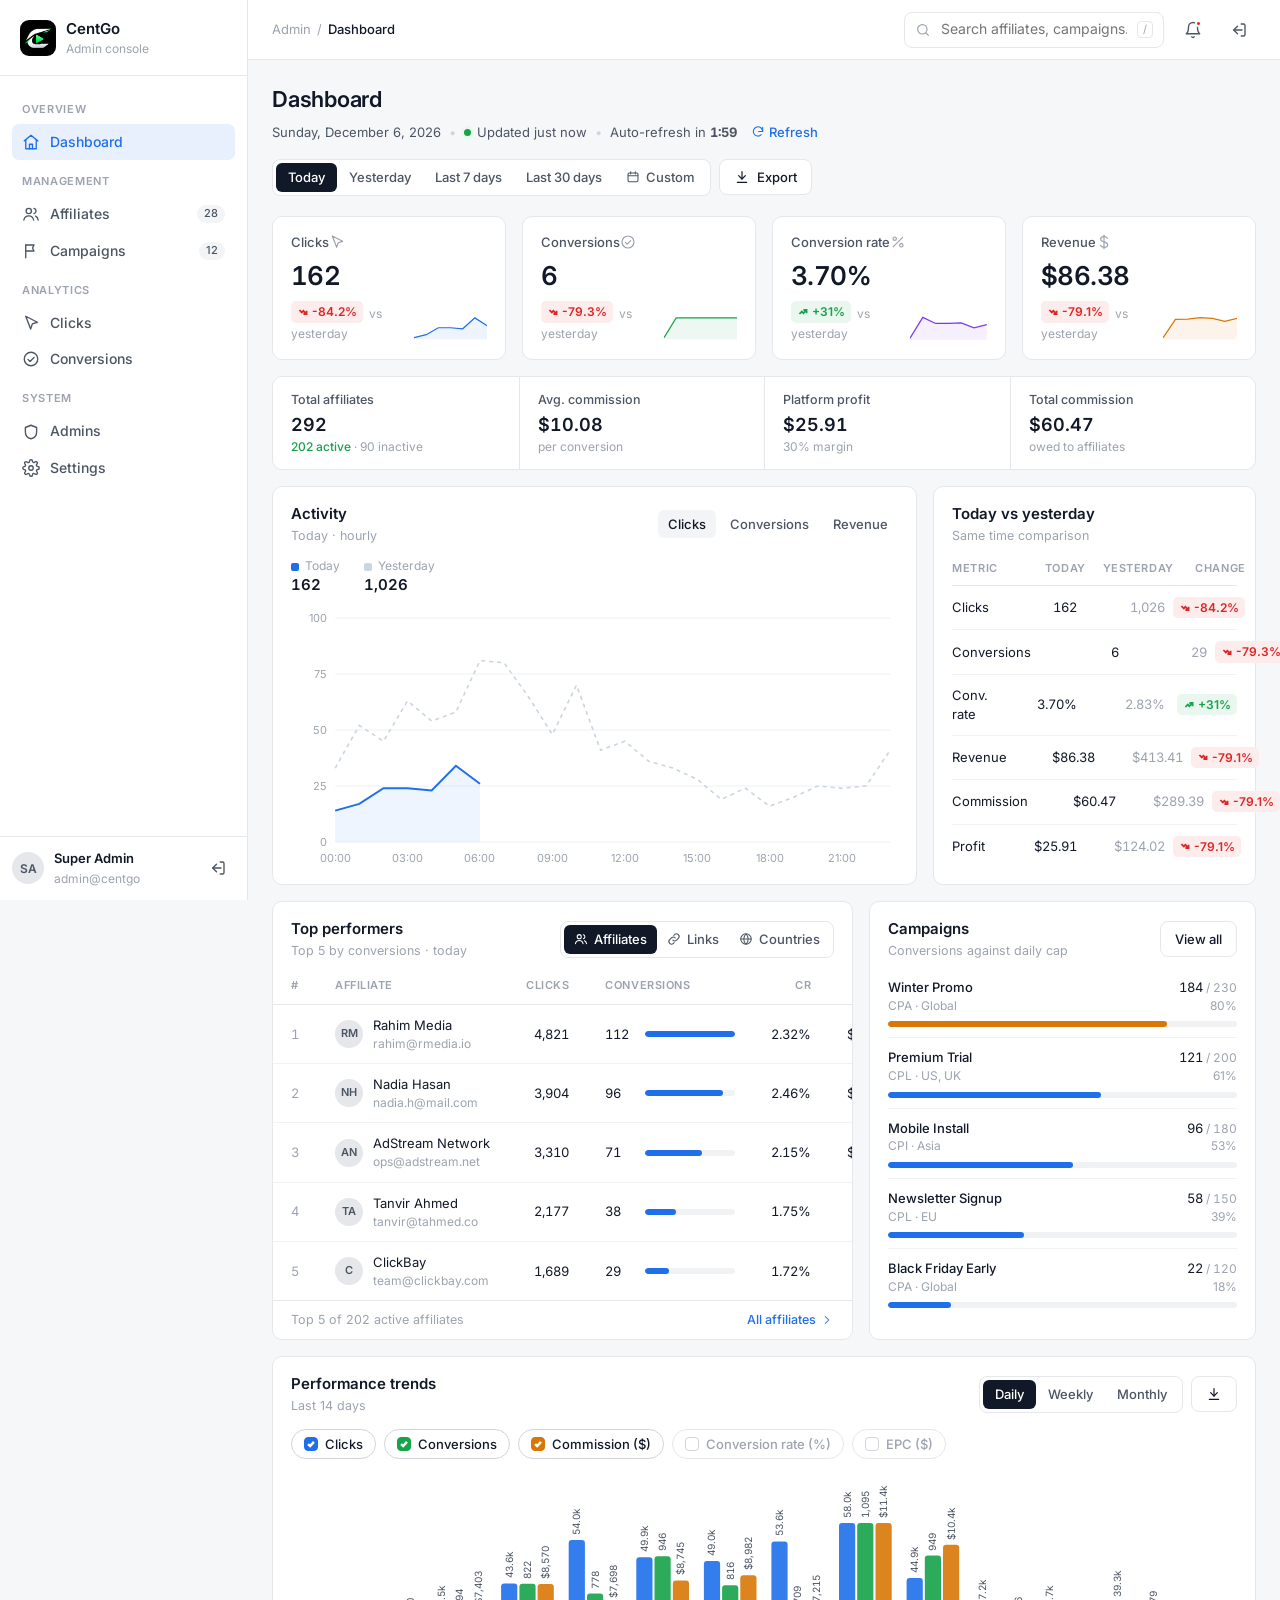
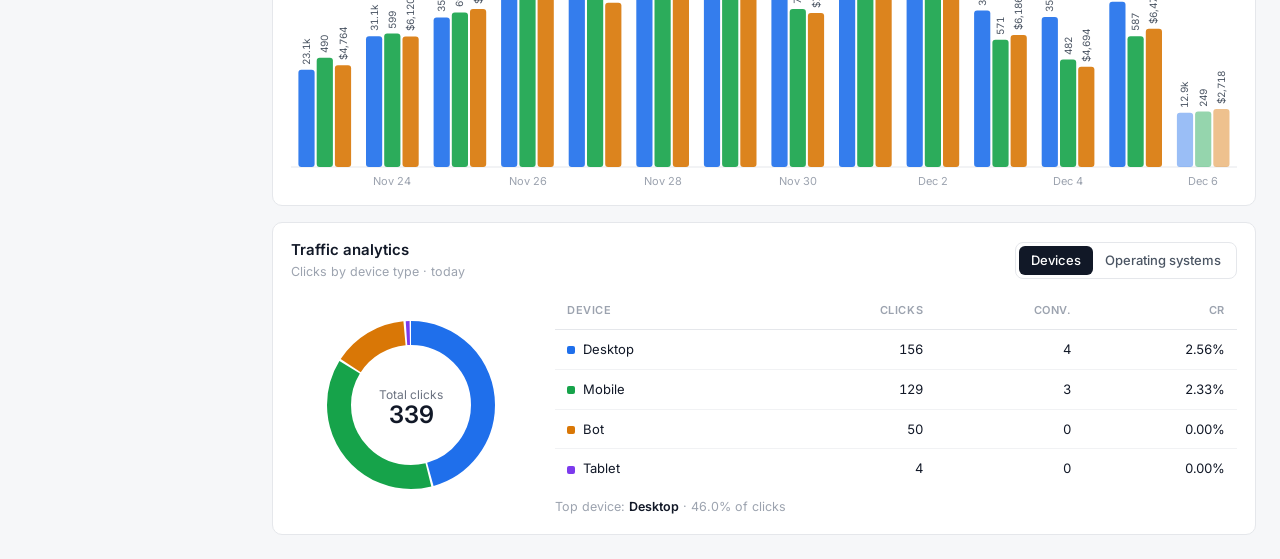
==== commit a2a99b54: "Enhance mobile responsiveness and accessibility across admin, affiliate, and index pages" ====
--- a/admin.html
+++ b/admin.html
@@ -2,7 +2,8 @@
 <html lang="en">
 <head>
 <meta charset="utf-8">
-<meta name="viewport" content="width=device-width, initial-scale=1">
+<meta name="viewport" content="width=device-width, initial-scale=1, viewport-fit=cover">
+<meta name="theme-color" content="#0b0b0c">
 <title>CentGo Admin</title>
 <link rel="preconnect" href="https://fonts.googleapis.com">
 <link href="https://fonts.googleapis.com/css2?family=Inter:wght@400;500;600;700&display=swap" rel="stylesheet">
@@ -446,7 +447,7 @@
   $('#sumCur').textContent = show(sum(cv)); $('#sumPrev').textContent = show(sum(pv));
 
   const tip = $('#tip'), hl = $('#hoverLine'), hd = $('#hoverDot');
-  $('#hit').onmousemove = e => {
+  $('#hit').onpointermove = $('#hit').onpointerdown = e => {
     const rect = svg.getBoundingClientRect(), mx = (e.clientX-rect.left)/rect.width*W;
     const i = Math.max(0, Math.min(cv.length-1, Math.round((mx-pad.l)/iw*(cv.length-1))));
     const xx = x(i); hl.setAttribute('x1',xx); hl.setAttribute('x2',xx); hl.setAttribute('visibility','visible');
@@ -454,7 +455,7 @@
     tip.innerHTML = `<span>${labels[i]}</span><br><b>${cv[i]==null?'—':show(cv[i])}</b> <span>vs ${show(pv[i])}</span>`;
     tip.style.left = (xx/W*rect.width + 18)+'px'; tip.style.top = (y(Math.max(cv[i]??0,pv[i]))/H*rect.height + 12)+'px'; tip.style.opacity = 1;
   };
-  $('#hit').onmouseleave = () => {tip.style.opacity=0;hl.setAttribute('visibility','hidden');hd.setAttribute('visibility','hidden')};
+  $('#hit').onpointerleave = () => {tip.style.opacity=0;hl.setAttribute('visibility','hidden');hd.setAttribute('visibility','hidden')};
 }
 function niceMax(v){const p=Math.pow(10,Math.floor(Math.log10(v)));const n=v/p;return (n<=1?1:n<=2?2:n<=2.5?2.5:n<=5?5:10)*p}
 
@@ -555,7 +556,7 @@
   svg.innerHTML = g;
 
   const tip = $('#trendTip'), hl = $('#tHl');
-  $('#tHit').onmousemove = e => {
+  $('#tHit').onpointermove = $('#tHit').onpointerdown = e => {
     const rect = svg.getBoundingClientRect(), i = Math.max(0, Math.min(n-1, Math.floor((e.clientX-rect.left)/rect.width*n)));
     hl.setAttribute('x', i*colW); hl.setAttribute('visibility','visible');
     const p = data[i];
@@ -563,7 +564,7 @@
     const cx = (i+0.5)*colW/W*rect.width;
     tip.style.left = Math.min(Math.max(cx+18, 110), rect.width-90)+'px'; tip.style.top = (e.clientY-rect.top+12)+'px'; tip.style.opacity = 1;
   };
-  $('#tHit').onmouseleave = () => { tip.style.opacity = 0; hl.setAttribute('visibility','hidden'); };
+  $('#tHit').onpointerleave = () => { tip.style.opacity = 0; hl.setAttribute('visibility','hidden'); };
 }
 
 /* ============ traffic analytics ============ */
@@ -753,10 +754,10 @@
 function renderAffiliates(){
   const s = state.aff;
   $('#page').innerHTML = `
-    <div class="page-head">
+    <div class="page-head ph-inline">
       <div><h1>Affiliates</h1></div>
       <div class="head-actions">
-        <button class="btn" id="affExport">${icon('download')}Export</button>
+        <button class="btn" id="affExport" title="Export CSV" aria-label="Export CSV">${icon('download')}Export</button>
         <button class="btn primary" id="affAdd">${icon('plus')}Add affiliate</button>
       </div>
     </div>
@@ -1267,7 +1268,7 @@
 function renderCampaigns(){
   const s = state.camp, all = CAMP_DATA, pct = all.filter(c=>c.commType==='percent');
   $('#page').innerHTML = `
-    <div class="page-head">
+    <div class="page-head ph-inline">
       <div><h1>Campaigns</h1></div>
       <div class="head-actions"><a class="btn primary" href="#campaigns/new">${icon('plus')}Add campaign</a></div>
     </div>
@@ -1599,9 +1600,9 @@
 
 function renderClicksPage(){
   $('#page').innerHTML = `
-    <div class="page-head">
+    <div class="page-head ph-inline">
       <div><h1>Clicks</h1></div>
-      <div class="head-actions"><button class="btn" id="repExport">${icon('download')}Export</button></div>
+      <div class="head-actions"><button class="btn" id="repExport" title="Export CSV" aria-label="Export CSV">${icon('download')}Export</button></div>
     </div>
     <div class="card">${repToolbar('clicks')}<div id="repTable"></div></div>`;
   const draw = () => {
@@ -1628,10 +1629,10 @@
 
 function renderConversionsPage(){
   $('#page').innerHTML = `
-    <div class="page-head">
+    <div class="page-head ph-inline">
       <div><h1>Conversions</h1></div>
       <div class="head-actions">
-        <button class="btn" id="repExport">${icon('download')}Export</button>
+        <button class="btn" id="repExport" title="Export CSV" aria-label="Export CSV">${icon('download')}Export</button>
         <button class="btn primary" id="convAdd">${icon('plus')}Add conversion</button>
       </div>
     </div>
@@ -1722,7 +1723,7 @@
 function renderAdminsPage(){
   const s = state.adm;
   $('#page').innerHTML = `
-    <div class="page-head">
+    <div class="page-head ph-inline">
       <div><h1>Admins</h1></div>
       <div class="head-actions"><button class="btn primary" id="admAdd">${icon('plus')}Add admin</button></div>
     </div>
@@ -1789,6 +1790,29 @@
   const help = () => $('#roleHelp').textContent = r.value==='admin' ? 'Full access to every page and setting.' : 'Can manage the affiliates assigned to them.';
   r.onchange = help; help();
 }
+
+/* ============ mobile: tables render as cards (see "Mobile standard" in styles.css) ============ */
+// each cell gets its column name as data-label; one meaningful column becomes the card title
+const TITLE_COLS = ['Affiliate','Name','Campaign','Coupon / link','Coupon code','Offer','Link','Country','Device','Date','Duration','Paid on'];
+function labelTables(root){
+  root.querySelectorAll('table').forEach(t => {
+    const hs = [...t.querySelectorAll('thead th')].map(th => th.textContent.trim());
+    if(!hs.length) return;
+    const ti = TITLE_COLS.map(c => hs.indexOf(c)).find(i => i >= 0);
+    t.querySelectorAll('tbody tr').forEach(tr => {
+      if(tr.dataset.lab) return; tr.dataset.lab = '1';
+      [...tr.children].forEach((td, i) => {
+        if(td.colSpan > 1) return;
+        td.setAttribute('data-label', hs[i] || '');
+        // one wrapper per cell so multi-part values (code + domain, Skype + Telegram) stack on the right
+        if(!td.firstElementChild || !td.firstElementChild.classList.contains('cv') || td.childNodes.length > 1){ const w = document.createElement('div'); w.className = 'cv'; while(td.firstChild) w.appendChild(td.firstChild); td.appendChild(w); }
+        if(hs[i]==='No' || hs[i]==='#') td.classList.add('m-hide');
+        if(i===ti) td.classList.add('m-title');
+      });
+    });
+  });
+}
+new MutationObserver(() => labelTables(document.getElementById('page'))).observe(document.getElementById('page'), {childList:true, subtree:true});
 
 /* ============ routing ============ */
 // #page ·  #affiliates/<id>  ·  #affiliates/<id>/<tab>  ·  #campaigns/new  ·  #campaigns/<id>
--- a/assets/styles.css
+++ b/assets/styles.css
@@ -458,3 +458,173 @@
 /* ---------- brand logo ---------- */
 .brand-logo{width:36px;height:36px;border-radius:9px;display:block;flex-shrink:0}
 .start-logo{width:64px;height:64px;border-radius:14px;display:block;margin:0 auto 14px}
+
+/* =====================================================================
+   Mobile standard (shared by start, admin and affiliate pages)
+   - no sideways scrolling, 40px+ tap targets, 16px form text (no iOS zoom)
+   - tables become stacked cards, dialogs become bottom sheets
+   ===================================================================== */
+body{overflow-x:clip}
+.main{min-width:0}
+/* grid children must be allowed to shrink, or wide tables stretch the page */
+.grid-2>*,.grid-2b>*,.geo>*,.split>*,.kpis>*,.summary>*,.periods>*,.stats3>*,.cgrid>*,.mgrid>*,.info-grid>*,.prof-grid>*,.traffic>*,.notice>*{min-width:0}
+#chart,#trendChart{touch-action:pan-y}
+.table-wrap{-webkit-overflow-scrolling:touch}
+
+@media (max-width:900px){
+  .sidebar{width:min(300px,86vw);box-shadow:0 0 40px rgba(0,0,0,.18)}
+  .nav-item{padding:11px 12px}
+  .icon-btn{width:40px;height:40px}
+}
+
+@media (max-width:640px){
+  /* type + spacing */
+  .page{padding:14px 14px 96px}
+  .page-head{margin-bottom:14px;align-items:stretch}
+  .page-head h1{font-size:20px}
+  .page-head>div:first-child{min-width:0}
+  .head-actions{width:100%}
+  .head-actions>.btn,.head-actions>a.btn{flex:1 1 auto;justify-content:center}
+  .head-actions .seg{width:100%;overflow-x:auto;scrollbar-width:none}
+  .head-actions .seg button{flex:1 0 auto;white-space:nowrap}
+
+  /* top bar: keep only the current page name */
+  .topbar{height:56px;padding:0 10px 0 6px;gap:6px}
+  .crumbs{min-width:0;flex:1}
+  .crumbs>:not(b){display:none}
+  .crumbs b{font-size:15px;font-weight:600;white-space:nowrap;overflow:hidden;text-overflow:ellipsis}
+
+  /* touch targets */
+  .btn{min-height:42px;padding:0 14px}
+  .btn.sm{min-height:38px}
+  .rbtn,.row-acts button,.row-acts .rbtn{width:38px!important;height:38px!important}
+  .pager button{min-width:38px;height:38px}
+  .link-btn{min-height:36px;display:inline-flex;align-items:center}
+  .seg button{padding:9px 12px}
+  .tabs button,.utabs button{padding-top:12px;padding-bottom:12px}
+  .stepper button{width:38px;height:38px}
+  .stepper{height:40px}
+
+  /* forms: 16px text stops iOS from zooming in on focus */
+  input,select,textarea{font-size:16px!important}
+  .field,select.sel,.form input,.form select{min-height:44px;height:auto}
+  .field input{height:42px}
+  select.sel{height:44px}
+
+  /* toolbars stack into full-width rows */
+  .toolbar{gap:8px;padding:12px 14px}
+  .toolbar>*{flex:1 1 100%;max-width:none!important}
+  .toolbar .tb-summary{margin-left:0!important;order:10}
+  .toolbar>.link-btn{flex:0 0 auto;margin-left:auto!important}
+  .rwrap{display:flex;gap:8px;width:100%}
+  .rwrap>*{flex:1 1 auto}
+  .viewby{width:100%;display:flex}
+  .viewby select{flex:1}
+
+  /* tables → stacked cards (labels come from the column headers, set by JS) */
+  .table-wrap{overflow:visible}
+  .table-wrap table,.table-wrap tbody,.table-wrap tr,.table-wrap td{display:block;width:100%}
+  .table-wrap thead{display:none}
+  .table-wrap tbody tr{padding:12px 14px;border-bottom:1px solid var(--border)}
+  .table-wrap tbody tr:last-child{border-bottom:0}
+  .table-wrap td{display:flex;justify-content:space-between;align-items:center;gap:14px;padding:4px 0!important;border:0!important;text-align:right!important;white-space:normal!important;min-height:30px;background:none!important}
+  .table-wrap td::before{content:attr(data-label);font-size:12.5px;color:var(--text-3);font-weight:500;text-align:left;flex-shrink:0}
+  .table-wrap td[data-label=""]::before,.table-wrap td.m-title::before{content:none}
+  .table-wrap td[data-label=""]{justify-content:flex-end;padding-top:8px!important}
+  .table-wrap td.m-title{justify-content:flex-start;text-align:left!important;font-weight:600;padding-bottom:8px!important}
+  .table-wrap td.m-hide{display:none}
+  .table-wrap td>*{min-width:0}
+  .table-wrap .who-cell{text-align:left}
+  .table-wrap .mini{align-items:flex-end}
+  .table-wrap .empty-row td{display:block;text-align:center!important}
+  .table-wrap .empty-row td::before{content:none}
+  .card-foot{flex-direction:column;align-items:stretch;gap:10px;text-align:center}
+  .card-foot .pager{justify-content:center}
+
+  /* dialogs become bottom sheets */
+  .modal-bg{align-items:flex-end;padding:0}
+  .modal{max-width:none!important;width:100%;border-radius:18px 18px 0 0;max-height:92vh;padding:20px 16px calc(16px + env(safe-area-inset-bottom))}
+  .modal .acts{position:sticky;bottom:calc(-16px - env(safe-area-inset-bottom));background:#fff;padding:12px 0 calc(4px + env(safe-area-inset-bottom));margin-top:8px}
+  .modal .acts .btn{flex:1;justify-content:center}
+  .form{grid-template-columns:1fr!important}
+
+  /* date-range picker becomes a bottom sheet too */
+  .rpop{position:fixed!important;left:0!important;right:0;top:auto!important;bottom:0;width:auto;max-width:none;border-radius:18px 18px 0 0;padding:18px 16px calc(16px + env(safe-area-inset-bottom));box-shadow:0 -10px 40px rgba(0,0,0,.18)}
+  .rpop-a .btn{flex:1;justify-content:center}
+
+  /* toasts sit above floating buttons and the home indicator */
+  .toast{bottom:calc(84px + env(safe-area-inset-bottom));max-width:calc(100vw - 32px);text-align:center}
+
+  /* misc components */
+  .card-head{padding:14px 14px 0}
+  .card-head .btn{margin-left:auto}
+  .stats{grid-template-columns:1fr 1fr!important}
+  .stat{border-left:0!important;border-top:1px solid var(--border)}
+  .stat:nth-child(-n+2){border-top:0}
+  .stat:nth-child(even){border-left:1px solid var(--border)!important}
+  .cgrid{grid-template-columns:1fr}
+  .empty{padding:40px 16px}
+  .menu{position:fixed;top:60px;left:12px;right:12px;width:auto}
+}
+
+@media (max-width:380px){
+  .page{padding:12px 12px 96px}
+  .stats{grid-template-columns:1fr!important}
+  .stat{border-left:0!important;border-top:1px solid var(--border)!important}
+  .stat:first-child{border-top:0!important}
+}
+@media (max-width:640px){
+  /* card order: title first, action buttons last */
+  .table-wrap tbody tr:not(.empty-row){display:flex!important;flex-direction:column}
+  .table-wrap td.m-title{order:-1}
+  .table-wrap td[data-label=""]{order:10}
+}
+@media (max-width:640px){
+  .tabs button{min-height:38px}
+  .chip{min-height:38px}
+  .metric-picks{gap:6px}
+}
+@media (max-width:640px){
+  /* segmented tabs inside card headers: full width, scroll if they still don't fit */
+  .card-head .seg,.card-head .head-actions{max-width:100%}
+  .card-head .seg{width:100%;overflow-x:auto;scrollbar-width:none}
+  .card-head .seg button{flex:1 0 auto}
+  .seg.sm button{padding:9px 12px}
+  /* today-vs-yesterday comparison: let columns size to their content */
+  .cmp-head,.cmp-row{grid-template-columns:minmax(0,1fr) auto auto auto;gap:10px}
+  .cmp .delta{font-size:11px;padding:2px 5px}
+}
+@media (max-width:640px){
+  .table-wrap td .cv{text-align:right;min-width:0;overflow-wrap:anywhere}
+  .table-wrap td .cv small{display:block}
+  .table-wrap td.m-title .cv{text-align:left}
+  .table-wrap td[data-label=""] .cv{display:flex;justify-content:flex-end;gap:4px;width:100%}
+  .table-wrap td .cv .contact,.table-wrap td.contact .cv{line-height:1.6}
+  .table-wrap td.contact .cv span{width:auto;margin-right:6px}
+}
+@media (max-width:640px){
+  .head-actions{flex-wrap:wrap}
+  .head-actions .seg{flex:1 1 100%;order:-1}
+}
+@media (max-width:640px){
+  /* header buttons sit top-right, next to the page title */
+  .page-head.ph-inline{flex-wrap:nowrap;align-items:flex-start;gap:10px}
+  .page-head.ph-inline .head-actions{width:auto;flex:0 0 auto;flex-wrap:nowrap;gap:8px}
+  .page-head.ph-inline .head-actions .btn{flex:0 0 auto;padding:0 12px}
+  /* secondary buttons (Export) become icon-only so two buttons still fit */
+  .page-head.ph-inline .head-actions .btn:not(.primary){font-size:0;gap:0;width:42px;padding:0;justify-content:center}
+  .page-head.ph-inline .head-actions .btn:not(.primary) svg.i{width:18px;height:18px}
+
+  /* admin dashboard KPIs: two per row */
+  .kpis{grid-template-columns:1fr 1fr!important;gap:10px}
+  .kpi{padding:12px 12px 10px;gap:4px}
+  .kpi-top{font-size:12px}
+  .kpi-val{font-size:21px}
+  .kpi-foot{align-items:center}
+  .kpi-foot .vs{display:none}
+  .kpi .spark{width:52px;height:24px}
+  .kpi .delta{font-size:11px;padding:2px 5px}
+}
+@media (max-width:340px){
+  .kpi .spark{display:none}
+}
